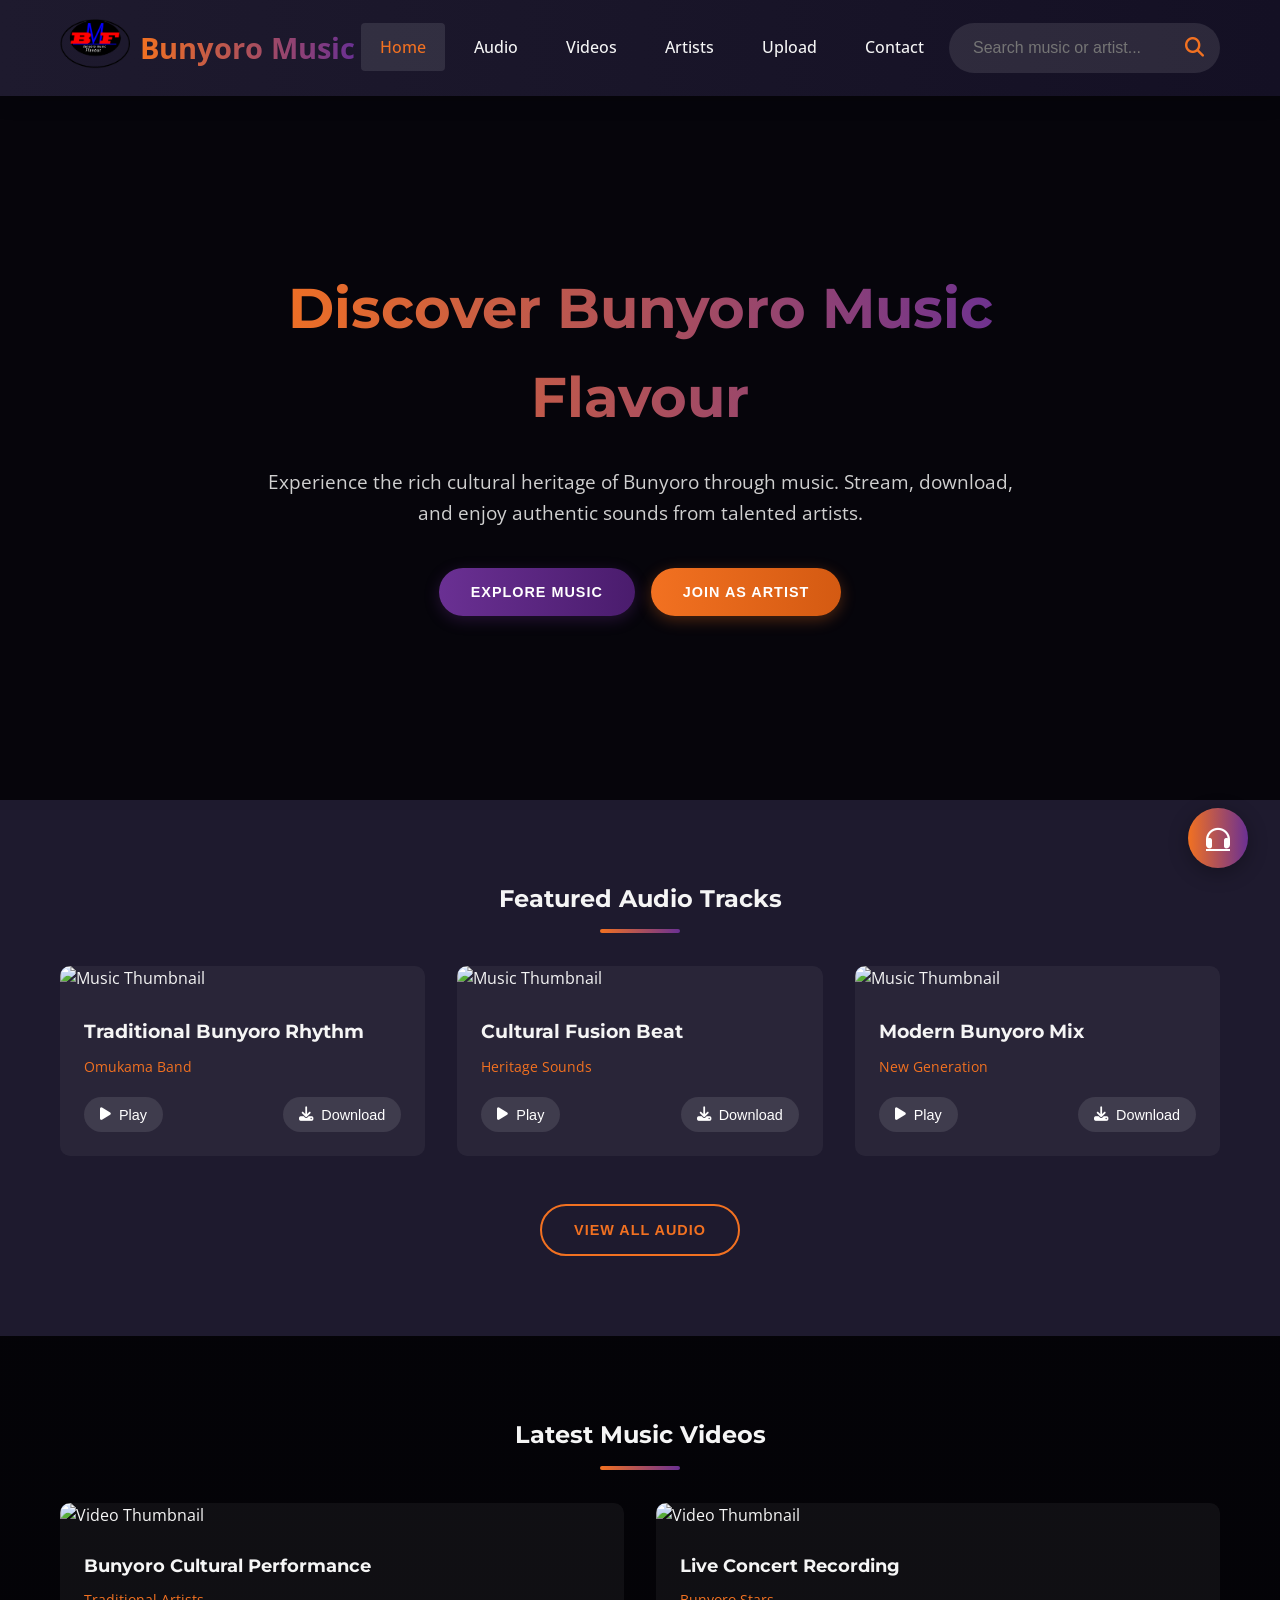
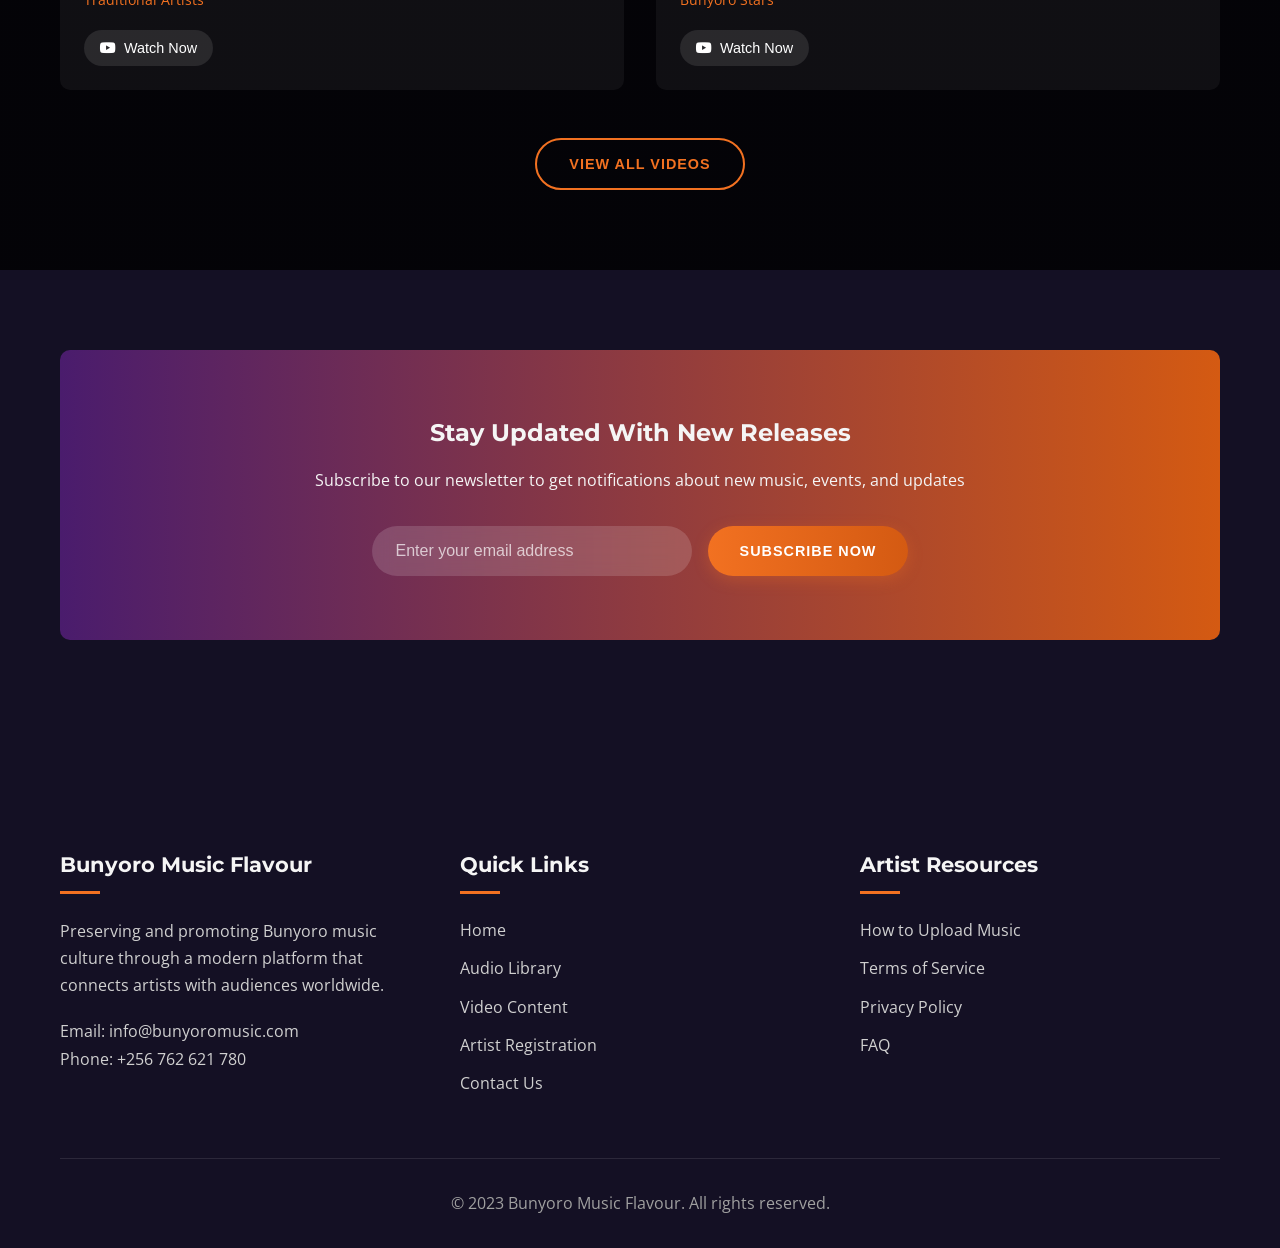
==== index.html @ b7ba831f "Add files via upload" ====
<!DOCTYPE html>
<html lang="en">
<head>
    <meta charset="UTF-8">
    <meta name="viewport" content="width=device-width, initial-scale=1.0">
    <title>Bunyoro Music Flavour | Premium Music Platform</title>
    <link rel="stylesheet" href="https://cdnjs.cloudflare.com/ajax/libs/font-awesome/6.4.0/css/all.min.css">
    <link href="https://fonts.googleapis.com/css2?family=Montserrat:wght@400;500;600;700&family=Open+Sans:wght@300;400;600&display=swap" rel="stylesheet">
    <!--favicon-->
    <link rel ="icon" type ="image/png" href ="bmf.png">
    <link rel ="shortcut icon" type ="image/png" href ="favicon.png">
    <style>
        :root {
            --primary: #6a3093;
            --primary-dark: #4a1c6d;
            --secondary: #f27121;
            --secondary-dark: #d45a12;
            --accent: #00b4db;
            --dark: #1e1a2e;
            --darker: #141024;
            --light: #f5f5f5;
            --lighter: #ffffff;
            --gray: #a0a0a0;
            --gray-light: #d0d0d0;
            --success: #38ef7d;
        }
        
        * {
            margin: 0;
            padding: 0;
            box-sizing: border-box;
        }
        
        body {
            background-color: var(--darker);
            color: var(--light);
            font-family: 'Open Sans', sans-serif;
            line-height: 1.6;
            overflow-x: hidden;
        }
        
        h1, h2, h3, h4, h5 {
            font-family: 'Montserrat', sans-serif;
            font-weight: 700;
            margin-bottom: 1rem;
        }
        
        .container {
            width: 100%;
            max-width: 1200px;
            margin: 0 auto;
            padding: 0 20px;
        }
        
        /* Header Styles */
        .header {
            background: linear-gradient(to right, var(--dark), var(--darker));
            padding: 1.2rem 0;
            position: fixed;
            width: 100%;
            top: 0;
            z-index: 1000;
            box-shadow: 0 4px 20px rgba(0, 0, 0, 0.2);
        }
        
        .header-content {
            display: flex;
            justify-content: space-between;
            align-items: center;
        }
        
        .logo {
            display: flex;
            align-items: center;
            cursor: pointer;
        }
        
        .logo-icon {
            margin-right: 10px;
        }

	.logo-icon img {
	    width: 70px;
            height: 50px;
}

        
        .logo-text {
            font-size: 1.8rem;
            font-weight: 700;
            background: linear-gradient(to right, var(--secondary), var(--primary));
            -webkit-background-clip: text;
            -webkit-text-fill-color: transparent;
        }
        
        .nav-menu {
            display: flex;
            list-style: none;
        }
        
        .nav-link {
            color: var(--light);
            text-decoration: none;
            padding: 0.8rem 1.2rem;
            margin: 0 0.3rem;
            border-radius: 4px;
            transition: all 0.3s ease;
            font-weight: 500;
            cursor: pointer;
        }
        
        .nav-link:hover, .nav-link.active {
            background: rgba(255, 255, 255, 0.1);
            color: var(--secondary);
        }
        
        .search-container {
            display: flex;
            align-items: center;
            background: rgba(255, 255, 255, 0.1);
            border-radius: 30px;
            padding: 0.5rem 1rem;
            transition: all 0.3s ease;
        }
        
        .search-container:focus-within {
            background: rgba(255, 255, 255, 0.15);
            box-shadow: 0 0 0 2px var(--secondary);
        }
        
        .search-container input {
            background: transparent;
            border: none;
            color: var(--light);
            padding: 0.5rem;
            width: 220px;
            outline: none;
            font-size: 1rem;
        }
        
        .search-btn {
            background: transparent;
            border: none;
            color: var(--secondary);
            cursor: pointer;
            font-size: 1.2rem;
        }
        
        /* Main Content Area */
        .main-content {
            margin-top: 80px;
            min-height: calc(100vh - 180px);
        }
        
        .page {
            display: none;
            animation: fadeIn 0.5s ease;
        }
        
        .page.active {
            display: block;
        }
        
        /* Hero Section */
        .hero {
            background: linear-gradient(rgba(0, 0, 0, 0.7), rgba(0, 0, 0, 0.7)), url('https://images.unsplash.com/photo-1511379938547-c1f69419868d?ixlib=rb-4.0.3&ixid=M3wxMjA3fDB8MHxwaG90by1wYWdlfHx8fGVufDB8fHx8fA%3D%3D&auto=format&fit=crop&w=1470&q=80') no-repeat center center/cover;
            height: 80vh;
            display: flex;
            align-items: center;
            text-align: center;
        }
        
        .hero-content {
            max-width: 800px;
            margin: 0 auto;
        }
        
        .hero-title {
            font-size: 3.5rem;
            margin-bottom: 1.5rem;
            background: linear-gradient(to right, var(--secondary), var(--primary));
            -webkit-background-clip: text;
            -webkit-text-fill-color: transparent;
        }
        
        .hero-description {
            font-size: 1.2rem;
            margin-bottom: 2.5rem;
            color: var(--gray-light);
        }
        
        /* Buttons */
        .btn {
            display: inline-block;
            padding: 1rem 2rem;
            border-radius: 50px;
            text-decoration: none;
            font-weight: 600;
            text-transform: uppercase;
            letter-spacing: 1px;
            transition: all 0.3s ease;
            border: none;
            cursor: pointer;
            font-size: 0.9rem;
        }
        
        .btn-primary {
            background: linear-gradient(to right, var(--primary), var(--primary-dark));
            color: white;
            box-shadow: 0 4px 15px rgba(106, 48, 147, 0.3);
        }
        
        .btn-primary:hover {
            transform: translateY(-3px);
            box-shadow: 0 8px 25px rgba(106, 48, 147, 0.4);
        }
        
        .btn-secondary {
            background: linear-gradient(to right, var(--secondary), var(--secondary-dark));
            color: white;
            box-shadow: 0 4px 15px rgba(242, 113, 33, 0.3);
        }
        
        .btn-secondary:hover {
            transform: translateY(-3px);
            box-shadow: 0 8px 25px rgba(242, 113, 33, 0.4);
        }
        
        .btn-outline {
            background: transparent;
            color: var(--secondary);
            border: 2px solid var(--secondary);
        }
        
        .btn-outline:hover {
            background: var(--secondary);
            color: white;
        }
        
        /* Section Styles */
        .section {
            padding: 5rem 0;
        }
        
        .section-title {
            text-align: center;
            margin-bottom: 3rem;
            position: relative;
        }
        
        .section-title:after {
            content: '';
            position: absolute;
            bottom: -15px;
            left: 50%;
            transform: translateX(-50%);
            width: 80px;
            height: 4px;
            background: linear-gradient(to right, var(--secondary), var(--primary));
            border-radius: 2px;
        }
        
        .section-dark {
            background: var(--dark);
        }
        
        .section-darker {
            background: var(--darker);
        }
        
        /* Music Grid */
        .music-grid {
            display: grid;
            grid-template-columns: repeat(auto-fill, minmax(280px, 1fr));
            gap: 2rem;
            margin-top: 2rem;
        }
        
        .music-card {
            background: rgba(255, 255, 255, 0.05);
            border-radius: 10px;
            overflow: hidden;
            transition: all 0.3s ease;
            position: relative;
        }
        
        .music-card:hover {
            transform: translateY(-10px);
            box-shadow: 0 15px 30px rgba(0, 0, 0, 0.3);
        }
        
        .music-thumb {
            width: 100%;
            height: 200px;
            object-fit: cover;
        }
        
        .music-info {
            padding: 1.5rem;
        }
        
        .music-title {
            font-size: 1.2rem;
            margin-bottom: 0.5rem;
            white-space: nowrap;
            overflow: hidden;
            text-overflow: ellipsis;
        }
        
        .music-artist {
            color: var(--secondary);
            margin-bottom: 1.2rem;
            font-size: 0.9rem;
        }
        
        .music-actions {
            display: flex;
            justify-content: space-between;
        }
        
        .action-btn {
            background: rgba(255, 255, 255, 0.1);
            border: none;
            color: white;
            padding: 0.6rem 1rem;
            border-radius: 50px;
            cursor: pointer;
            transition: all 0.3s ease;
            font-size: 0.9rem;
            display: flex;
            align-items: center;
            gap: 0.5rem;
        }
        
        .action-btn:hover {
            background: var(--secondary);
            transform: translateY(-2px);
        }
        
        /* Video Section */
        .video-section {
            background: linear-gradient(rgba(0, 0, 0, 0.8), rgba(0, 0, 0, 0.8)), url('https://images.unsplash.com/photo-1493225457124-a3eb161ffa5f?ixlib=rb-4.0.3&ixid=M3wxMjA3fDB8MHxwaG90by1wYWdlfHx8fGVufDB8fHx8fA%3D%3D&auto=format&fit=crop&w=1470&q=80') fixed;
            background-size: cover;
        }
        
        .video-container {
            display: grid;
            grid-template-columns: repeat(auto-fit, minmax(300px, 1fr));
            gap: 2rem;
        }
        
        .video-card {
            background: rgba(255, 255, 255, 0.05);
            border-radius: 10px;
            overflow: hidden;
            transition: all 0.3s ease;
        }
        
        .video-card:hover {
            transform: translateY(-5px);
            box-shadow: 0 10px 25px rgba(0, 0, 0, 0.3);
        }
        
        .video-thumb {
            width: 100%;
            height: 180px;
            object-fit: cover;
        }
        
        .video-info {
            padding: 1.5rem;
        }
        
        .video-title {
            font-size: 1.1rem;
            margin-bottom: 0.5rem;
        }
        
        .video-artist {
            color: var(--secondary);
            margin-bottom: 1.2rem;
            font-size: 0.9rem;
        }
        
        /* Artist Section */
        .artist-options {
            display: grid;
            grid-template-columns: repeat(auto-fit, minmax(300px, 1fr));
            gap: 2rem;
            margin-top: 2rem;
        }
        
        .artist-option {
            background: rgba(255, 255, 255, 0.05);
            padding: 2.5rem 2rem;
            border-radius: 10px;
            text-align: center;
            transition: all 0.3s ease;
        }
        
        .artist-option:hover {
            transform: translateY(-5px);
            box-shadow: 0 15px 30px rgba(0, 0, 0, 0.2);
        }
        
        .artist-option h3 {
            font-size: 1.5rem;
            margin-bottom: 1rem;
        }
        
        .artist-option p {
            color: var(--gray-light);
            margin-bottom: 1.5rem;
            line-height: 1.7;
        }
        
        /* Forms */
        .form-container {
            max-width: 600px;
            margin: 0 auto;
            background: rgba(255, 255, 255, 0.05);
            padding: 2.5rem;
            border-radius: 10px;
        }
        
        .form-group {
            margin-bottom: 1.5rem;
        }
        
        .form-group label {
            display: block;
            margin-bottom: 0.5rem;
            color: var(--gray-light);
            font-weight: 500;
        }
        
        .form-control {
            width: 100%;
            padding: 1rem;
            border: 1px solid rgba(255, 255, 255, 0.1);
            border-radius: 5px;
            background: rgba(255, 255, 255, 0.05);
            color: var(--light);
            font-size: 1rem;
            transition: all 0.3s ease;
        }
        
        .form-control:focus {
            outline: none;
            border-color: var(--secondary);
            box-shadow: 0 0 0 2px rgba(242, 113, 33, 0.2);
        }
        
        /* Subscription Section */
        .subscribe-section {
            text-align: center;
            background: linear-gradient(to right, var(--primary-dark), var(--secondary-dark));
            padding: 4rem 0;
            border-radius: 10px;
        }
        
        .subscribe-form {
            display: flex;
            justify-content: center;
            margin-top: 2rem;
            flex-wrap: wrap;
            gap: 1rem;
        }
        
        .subscribe-input {
            padding: 1rem 1.5rem;
            border: none;
            border-radius: 50px;
            background: rgba(255, 255, 255, 0.15);
            color: white;
            font-size: 1rem;
            outline: none;
            width: 320px;
            backdrop-filter: blur(10px);
        }
        
        .subscribe-input::placeholder {
            color: rgba(255, 255, 255, 0.7);
        }
        
        .subscribe-input:focus {
            background: rgba(255, 255, 255, 0.2);
            box-shadow: 0 0 0 2px white;
        }
        
        /* Social Media */
        .social-links {
            display: flex;
            justify-content: center;
            gap: 1.5rem;
            margin-top: 2rem;
        }
        
        .social-link {
            display: flex;
            align-items: center;
            justify-content: center;
            width: 50px;
            height: 50px;
            border-radius: 50%;
            background: var(--dark);
            color: white;
            font-size: 1.2rem;
            transition: all 0.3s ease;
        }
        
        .social-link:hover {
            transform: translateY(-5px);
            background: var(--secondary);
        }
        
        /* Ads Section */
        .ads-container {
            display: grid;
            grid-template-columns: repeat(auto-fit, minmax(250px, 1fr));
            gap: 1.5rem;
            margin-top: 2rem;
        }
        
        .ad-placeholder {
            background: rgba(255, 255, 255, 0.05);
            height: 200px;
            border-radius: 10px;
            display: flex;
            align-items: center;
            justify-content: center;
            color: var(--gray);
            font-size: 1.1rem;
            transition: all 0.3s ease;
        }
        
        .ad-placeholder:hover {
            background: rgba(255, 255, 255, 0.08);
            color: var(--secondary);
        }
        
        /* Footer */
        .footer {
            background: var(--darker);
            padding: 4rem 0 2rem;
            margin-top: 4rem;
        }
        
        .footer-content {
            display: grid;
            grid-template-columns: repeat(auto-fit, minmax(250px, 1fr));
            gap: 2.5rem;
        }
        
        .footer-section h3 {
            font-size: 1.3rem;
            margin-bottom: 1.5rem;
            position: relative;
            padding-bottom: 0.8rem;
        }
        
        .footer-section h3:after {
            content: '';
            position: absolute;
            bottom: 0;
            left: 0;
            width: 40px;
            height: 3px;
            background: var(--secondary);
        }
        
        .footer-section p {
            color: var(--gray-light);
            margin-bottom: 1.2rem;
            line-height: 1.7;
        }
        
        .footer-section a {
            display: block;
            color: var(--gray-light);
            margin-bottom: 0.8rem;
            text-decoration: none;
            transition: all 0.3s ease;
        }
        
        .footer-section a:hover {
            color: var(--secondary);
            transform: translateX(5px);
        }
        
        .footer-bottom {
            text-align: center;
            margin-top: 3rem;
            padding-top: 2rem;
            border-top: 1px solid rgba(255, 255, 255, 0.1);
            color: var(--gray);
        }
        
        /* Floating Button */
        .float-btn {
            position: fixed;
            bottom: 2rem;
            right: 2rem;
            width: 60px;
            height: 60px;
            background: linear-gradient(to right, var(--secondary), var(--primary));
            color: white;
            border-radius: 50%;
            display: flex;
            align-items: center;
            justify-content: center;
            font-size: 1.5rem;
            box-shadow: 0 5px 20px rgba(0, 0, 0, 0.3);
            z-index: 100;
            transition: all 0.3s ease;
            animation: pulse 2s infinite;
        }
        
        .float-btn:hover {
            transform: scale(1.1) rotate(10deg);
        }
        
        @keyframes pulse {
            0% { box-shadow: 0 0 0 0 rgba(242, 113, 33, 0.7); }
            70% { box-shadow: 0 0 0 12px rgba(242, 113, 33, 0); }
            100% { box-shadow: 0 0 0 0 rgba(242, 113, 33, 0); }
        }
        
        /* Animations */
        @keyframes fadeIn {
            from { opacity: 0; transform: translateY(20px); }
            to { opacity: 1; transform: translateY(0); }
        }
        
        /* Wave Decoration */
        .wave {
            position: absolute;
            bottom: 0;
            left: 0;
            width: 100%;
            overflow: hidden;
            line-height: 0;
        }
        
        /* Responsive Design */
        @media (max-width: 992px) {
            .hero-title {
                font-size: 2.8rem;
            }
            
            .search-container input {
                width: 180px;
            }
        }
        
        @media (max-width: 768px) {
            .header-content {
                flex-direction: column;
                gap: 1rem;
            }
            
            .nav-menu {
                margin-top: 1rem;
                flex-wrap: wrap;
                justify-content: center;
            }
            
            .search-container {
                width: 100%;
                max-width: 400px;
                margin-top: 1rem;
            }
            
            .search-container input {
                width: 100%;
            }
            
            .hero-title {
                font-size: 2.3rem;
            }
            
            .hero-description {
                font-size: 1rem;
            }
            
            .music-grid, .video-container, .artist-options {
                grid-template-columns: 1fr;
            }
            
            .subscribe-input {
                width: 100%;
            }
        }
    </style>
</head>
<body>
    <!-- Header -->
    <header class="header">
        <div class="container header-content">
            <div class="logo" onclick="showPage('home')">
                <div class="logo-icon"><img src ="bmf.png"></div>
                <div class="logo-text">Bunyoro Music</div>
            </div>
            
            <ul class="nav-menu">
                <li><a class="nav-link active" onclick="showPage('home')">Home</a></li>
                <li><a class="nav-link" onclick="showPage('audio')">Audio</a></li>
                <li><a class="nav-link" onclick="showPage('videos')">Videos</a></li>
                <li><a class="nav-link" onclick="showPage('artists')">Artists</a></li>
                <li><a class="nav-link" onclick="showPage('upload')">Upload</a></li>
                <li><a class="nav-link" onclick="showPage('contact')">Contact</a></li>
            </ul>
            
            <div class="search-container">
                <input type="text" placeholder="Search music or artist...">
                <button class="search-btn">
                    <i class="fas fa-search"></i>
                </button>
            </div>
        </div>
    </header>
    
    <!-- Main Content Area -->
    <div class="main-content">
        <!-- Home Page -->
        <div id="home-page" class="page active">
            <!-- Hero Section -->
            <section class="hero">
                <div class="container hero-content">
                    <h1 class="hero-title">Discover Bunyoro Music Flavour</h1>
                    <p class="hero-description">Experience the rich cultural heritage of Bunyoro through music. Stream, download, and enjoy authentic sounds from talented artists.</p>
                    <div style="display: flex; gap: 1rem; justify-content: center; flex-wrap: wrap;">
                        <button class="btn btn-primary" onclick="showPage('audio')">Explore Music</button>
                        <button class="btn btn-secondary" onclick="showPage('artists')">Join as Artist</button>
                    </div>
                </div>
            </section>
            
            <!-- Featured Audio -->
            <section class="section section-dark">
                <div class="container">
                    <h2 class="section-title">Featured Audio Tracks</h2>
                    <div class="music-grid">
                        <div class="music-card">
                            <img src="https://images.unsplash.com/photo-1511671782779-c97d3d27a1d4?ixlib=rb-4.0.3&ixid=M3wxMjA3fDB8MHxwaG90by1wYWdlfHx8fGVufDB8fHx8fA%3D%3D&auto=format&fit=crop&w=687&q=80" class="music-thumb" alt="Music Thumbnail">
                            <div class="music-info">
                                <h3 class="music-title">Traditional Bunyoro Rhythm</h3>
                                <p class="music-artist">Omukama Band</p>
                                <div class="music-actions">
                                    <button class="action-btn"><i class="fas fa-play"></i> Play</button>
                                    <button class="action-btn"><i class="fas fa-download"></i> Download</button>
                                </div>
                            </div>
                        </div>
                        
                        <div class="music-card">
                            <img src="https://images.unsplash.com/photo-1493225457124-a3eb161ffa5f?ixlib=rb-4.0.3&ixid=M3wxMjA3fDB8MHxwaG90by1wYWdlfHx8fGVufDB8fHx8fA%3D%3D&auto=format&fit=crop&w=1470&q=80" class="music-thumb" alt="Music Thumbnail">
                            <div class="music-info">
                                <h3 class="music-title">Cultural Fusion Beat</h3>
                                <p class="music-artist">Heritage Sounds</p>
                                <div class="music-actions">
                                    <button class="action-btn"><i class="fas fa-play"></i> Play</button>
                                    <button class="action-btn"><i class="fas fa-download"></i> Download</button>
                                </div>
                            </div>
                        </div>
                        
                        <div class="music-card">
                            <img src="https://images.unsplash.com/photo-1511379938547-c1f69419868d?ixlib=rb-4.0.3&ixid=M3wxMjA3fDB8MHxwaG90by1wYWdlfHx8fGVufDB8fHx8fA%3D%3D&auto=format&fit=crop&w=1470&q=80" class="music-thumb" alt="Music Thumbnail">
                            <div class="music-info">
                                <h3 class="music-title">Modern Bunyoro Mix</h3>
                                <p class="music-artist">New Generation</p>
                                <div class="music-actions">
                                    <button class="action-btn"><i class="fas fa-play"></i> Play</button>
                                    <button class="action-btn"><i class="fas fa-download"></i> Download</button>
                                </div>
                            </div>
                        </div>
                    </div>
                    <div style="text-align: center; margin-top: 3rem;">
                        <button class="btn btn-outline" onclick="showPage('audio')">View All Audio</button>
                    </div>
                </div>
            </section>
            
            <!-- Featured Videos -->
            <section class="section video-section">
                <div class="container">
                    <h2 class="section-title">Latest Music Videos</h2>
                    <div class="video-container">
                        <div class="video-card">
                            <img src="https://images.unsplash.com/photo-1550745165-9bc0b252726f?ixlib=rb-4.0.3&ixid=M3wxMjA3fDB8MHxwaG90by1wYWdlfHx8fGVufDB8fHx8fA%3D%3D&auto=format&fit=crop&w=687&q=80" class="video-thumb" alt="Video Thumbnail">
                            <div class="video-info">
                                <h3 class="video-title">Bunyoro Cultural Performance</h3>
                                <p class="video-artist">Traditional Artists</p>
                                <button class="action-btn"><i class="fab fa-youtube"></i> Watch Now</button>
                            </div>
                        </div>
                        
                        <div class="video-card">
                            <img src="https://images.unsplash.com/photo-1470225620780-dba8ba36b745?ixlib=rb-4.0.3&ixid=M3wxMjA3fDB8MHxwaG90by1wYWdlfHx8fGVufDB8fHx8fA%3D%3D&auto=format&fit=crop&w=1470&q=80" class="video-thumb" alt="Video Thumbnail">
                            <div class="video-info">
                                <h3 class="video-title">Live Concert Recording</h3>
                                <p class="video-artist">Bunyoro Stars</p>
                                <button class="action-btn"><i class="fab fa-youtube"></i> Watch Now</button>
                            </div>
                        </div>
                    </div>
                    <div style="text-align: center; margin-top: 3rem;">
                        <button class="btn btn-outline" onclick="showPage('videos')">View All Videos</button>
                    </div>
                </div>
            </section>
            
            <!-- Subscription Section -->
            <section class="section">
                <div class="container">
                    <div class="subscribe-section">
                        <h2>Stay Updated With New Releases</h2>
                        <p>Subscribe to our newsletter to get notifications about new music, events, and updates</p>
                        <div class="subscribe-form">
                            <input type="email" class="subscribe-input" placeholder="Enter your email address">
                            <button class="btn btn-secondary">Subscribe Now</button>
                        </div>
                    </div>
                </div>
            </section>
        </div>
        
        <!-- Audio Page -->
        <div id="audio-page" class="page">
            <section class="section section-dark" style="padding-top: 2rem;">
                <div class="container">
                    <h2 class="section-title">Audio Library</h2>
                    <p style="text-align: center; margin-bottom: 2rem; color: var(--gray-light);">Discover and download the best of Bunyoro music</p>
                    
                    <div class="search-container" style="max-width: 500px; margin: 0 auto 3rem;">
                        <input type="text" placeholder="Search audio tracks...">
                        <button class="search-btn">
                            <i class="fas fa-search"></i>
                        </button>
                    </div>
                    
                    <div class="music-grid">
                        <div class="music-card">
                            <img src="https://images.unsplash.com/photo-1511671782779-c97d3d27a1d4?ixlib=rb-4.0.3&ixid=M3wxMjA3fDB8MHxwaG90by1wYWdlfHx8fGVufDB8fHx8fA%3D%3D&auto=format&fit=crop&w=687&q=80" class="music-thumb" alt="Music Thumbnail">
                            <div class="music-info">
                                <h3 class="music-title">Traditional Bunyoro Rhythm</h3>
                                <p class="music-artist">Omukama Band</p>
                                <div class="music-actions">
                                    <button class="action-btn"><i class="fas fa-play"></i> Play</button>
                                    <button class="action-btn"><i class="fas fa-download"></i> Download</button>
                                </div>
                            </div>
                        </div>
                        
                        <div class="music-card">
                            <img src="https://images.unsplash.com/photo-1493225457124-a3eb161ffa5f?ixlib=rb-4.0.3&ixid=M3wxMjA3fDB8MHxwaG90by1wYWdlfHx8fGVufDB8fHx8fA%3D%3D&auto=format&fit=crop&w=1470&q=80" class="music-thumb" alt="Music Thumbnail">
                            <div class="music-info">
                                <h3 class="music-title">Cultural Fusion Beat</h3>
                                <p class="music-artist">Heritage Sounds</p>
                                <div class="music-actions">
                                    <button class="action-btn"><i class="fas fa-play"></i> Play</button>
                                    <button class="action-btn"><i class="fas fa-download"></i> Download</button>
                                </div>
                            </div>
                        </div>
                        
                        <div class="music-card">
                            <img src="https://images.unsplash.com/photo-1511379938547-c1f69419868d?ixlib=rb-4.0.3&ixid=M3wxMjA3fDB8MHxwaG90by1wYWdlfHx8fGVufDB8fHx8fA%3D%3D&auto=format&fit=crop&w=1470&q=80" class="music-thumb" alt="Music Thumbnail">
                            <div class="music-info">
                                <h3 class="music-title">Modern Bunyoro Mix</h3>
                                <p class="music-artist">New Generation</p>
                                <div class="music-actions">
                                    <button class="action-btn"><i class="fas fa-play"></i> Play</button>
                                    <button class="action-btn"><i class="fas fa-download"></i> Download</button>
                                </div>
                            </div>
                        </div>
                        
                        <div class="music-card">
                            <img src="https://images.unsplash.com/photo-1458560871784-56d23406c091?ixlib=rb-4.0.3&ixid=M3wxMjA3fDB8MHxwaG90by1wYWdlfHx8fGVufDB8fHx8fA%3D%3D&auto=format&fit=crop&w=1074&q=80" class="music-thumb" alt="Music Thumbnail">
                            <div class="music-info">
                                <h3 class="music-title">Bunyoro Heritage Melody</h3>
                                <p class="music-artist">Cultural Voices</p>
                                <div class="music-actions">
                                    <button class="action-btn"><i class="fas fa-play"></i> Play</button>
                                    <button class="action-btn"><i class="fas fa-download"></i> Download</button>
                                </div>
                            </div>
                        </div>
                        
                        <div class="music-card">
                            <img src="https://images.unsplash.com/photo-1508700115892-45ecd05ae2ad?ixlib=rb-4.0.3&ixid=M3wxMjA3fDB8MHxwaG90by1wYWdlfHx8fGVufDB8fHx8fA%3D%3D&auto=format&fit=crop&w=1169&q=80" class="music-thumb" alt="Music Thumbnail">
                            <div class="music-info">
                                <h3 class="music-title">Traditional Drums</h3>
                                <p class="music-artist">Drum Masters</p>
                                <div class="music-actions">
                                    <button class="action-btn"><i class="fas fa-play"></i> Play</button>
                                    <button class="action-btn"><i class="fas fa-download"></i> Download</button>
                                </div>
                            </div>
                        </div>
                        
                        <div class="music-card">
                            <img src="https://images.unsplash.com/photo-1470225620780-dba8ba36b745?ixlib=rb-4.0.3&ixid=M3wxMjA3fDB8MHxwaG90by1wYWdlfHx8fGVufDB8fHx8fA%3D%3D&auto=format&fit=crop&w=1470&q=80" class="music-thumb" alt="Music Thumbnail">
                            <div class="music-info">
                                <h3 class="music-title">Festival Sounds</h3>
                                <p class="music-artist">Community Artists</p>
                                <div class="music-actions">
                                    <button class="action-btn"><i class="fas fa-play"></i> Play</button>
                                    <button class="action-btn"><i class="fas fa-download"></i> Download</button>
                                </div>
                            </div>
                        </div>
                    </div>
                    
                    <div style="text-align: center; margin-top: 3rem;">
                        <button class="btn btn-primary">Load More</button>
                    </div>
                </div>
            </section>
        </div>
        
        <!-- Videos Page -->
        <div id="videos-page" class="page">
            <section class="section video-section" style="padding-top: 2rem;">
                <div class="container">
                    <h2 class="section-title">Video Collection</h2>
                    <p style="text-align: center; margin-bottom: 2rem; color: var(--gray-light);">Watch the latest music videos from Bunyoro artists</p>
                    
                    <div class="video-container">
                        <div class="video-card">
                            <img src="https://images.unsplash.com/photo-1550745165-9bc0b252726f?ixlib=rb-4.0.3&ixid=M3wxMjA3fDB8MHxwaG90by1wYWdlfHx8fGVufDB8fHx8fA%3D%3D&auto=format&fit=crop&w=687&q=80" class="video-thumb" alt="Video Thumbnail">
                            <div class="video-info">
                                <h3 class="video-title">Bunyoro Cultural Performance</h3>
                                <p class="video-artist">Traditional Artists</p>
                                <button class="action-btn"><i class="fab fa-youtube"></i> Watch Now</button>
                            </div>
                        </div>
                        
                        <div class="video-card">
                            <img src="https://images.unsplash.com/photo-1470225620780-dba8ba36b745?ixlib=rb-4.0.3&ixid=M3wxMjA3fDB8MHxwaG90by1wYWdlfHx8fGVufDB8fHx8fA%3D%3D&auto=format&fit=crop&w=1470&q=80" class="video-thumb" alt="Video Thumbnail">
                            <div class="video-info">
                                <h3 class="video-title">Live Concert Recording</h3>
                                <p class="video-artist">Bunyoro Stars</p>
                                <button class="action-btn"><i class="fab fa-youtube"></i> Watch Now</button>
                            </div>
                        </div>
                        
                        <div class="video-card">
                            <img src="https://images.unsplash.com/photo-1506157786151-b8491531f063?ixlib=rb-4.0.3&ixid=M3wxMjA3fDB8MHxwaG90by1wYWdlfHx8fGVufDB8fHx8fA%3D%3D&auto=format&fit=crop&w=1470&q=80" class="video-thumb" alt="Video Thumbnail">
                            <div class="video-info">
                                <h3 class="video-title">Music Video Premiere</h3>
                                <p class="video-artist">Modern Bunyoro</p>
                                <button class="action-btn"><i class="fab fa-youtube"></i> Watch Now</button>
                            </div>
                        </div>
                        
                        <div class="video-card">
                            <img src="https://images.unsplash.com/photo-1470229722913-7c0e2dbbafd3?ixlib=rb-4.0.3&ixid=M3wxMjA3fDB8MHxwaG90by1wYWdlfHx8fGVufDB8fHx8fA%3D%3D&auto=format&fit=crop&w=1470&q=80" class="video-thumb" alt="Video Thumbnail">
                            <div class="video-info">
                                <h3 class="video-title">Cultural Dance</h3>
                                <p class="video-artist">Dance Group</p>
                                <button class="action-btn"><i class="fab fa-youtube"></i> Watch Now</button>
                            </div>
                        </div>
                        
                        <div class="video-card">
                            <img src="https://images.unsplash.com/photo-1493225457124-a3eb161ffa5f?ixlib=rb-4.0.3&ixid=M3wxMjA3fDB8MHxwaG90by1wYWdlfHx8fGVufDB8fHx8fA%3D%3D&auto=format&fit=crop&w=1470&q=80" class="video-thumb" alt="Video Thumbnail">
                            <div class="video-info">
                                <h3 class="video-title">Traditional Instruments</h3>
                                <p class="video-artist">Master Musicians</p>
                                <button class="action-btn"><i class="fab fa-youtube"></i> Watch Now</button>
                            </div>
                        </div>
                        
                        <div class="video-card">
                            <img src="https://images.unsplash.com/photo-1511379938547-c1f69419868d?ixlib=rb-4.0.3&ixid=M3wxMjA3fDB8MHxwaG90by1wYWdlfHx8fGVufDB8fHx8fA%3D%3D&auto=format&fit=crop&w=1470&q=80" class="video-thumb" alt="Video Thumbnail">
                            <div class="video-info">
                                <h3 class="video-title">Studio Session</h3>
                                <p class="video-artist">Recording Artists</p>
                                <button class="action-btn"><i class="fab fa-youtube"></i> Watch Now</button>
                            </div>
                        </div>
                    </div>
                    
                    <div style="text-align: center; margin-top: 3rem;">
                        <button class="btn btn-primary">Load More</button>
                    </div>
                </div>
            </section>
        </div>
        
        <!-- Artists Page -->
        <div id="artists-page" class="page">
            <section class="section section-darker" style="padding-top: 2rem;">
                <div class="container">
                    <h2 class="section-title">For Artists</h2>
                    <p style="text-align: center; margin-bottom: 2rem; color: var(--gray-light);">Share your music with the world and grow your audience</p>
                    
                    <div class="artist-options">
                        <div class="artist-option">
                            <h3>Create Artist Account</h3>
                            <p>Register as an artist to upload your music, reach a wider audience, and grow your fanbase in the Bunyoro community.</p>
                            <button class="btn btn-primary" onclick="showPage('register')">Sign Up Now</button>
                        </div>
                        
                        <div class="artist-option">
                            <h3>Already Have Account?</h3>
                            <p>Login to manage your music, track performance, and upload new songs for your fans to enjoy.</p>
                            <button class="btn btn-secondary" onclick="showPage('login')">Artist Login</button>
                        </div>
                    </div>
                    
                    <div style="margin-top: 5rem;">
                        <h2 class="section-title">Featured Artists</h2>
                        <div class="music-grid">
                            <div class="music-card">
                                <img src="https://images.unsplash.com/photo-1494790108377-be9c29b29330?ixlib=rb-4.0.3&ixid=M3wxMjA3fDB8MHxwaG90by1wYWdlfHx8fGVufDB8fHx8fA%3D%3D&auto=format&fit=crop&w=687&q=80" class="music-thumb" alt="Artist">
                                <div class="music-info">
                                    <h3 class="music-title">Sarah Kemigisa</h3>
                                    <p class="music-artist">12 Songs</p>
                                    <div class="music-actions">
                                        <button class="action-btn"><i class="fas fa-user"></i> Profile</button>
                                        <button class="action-btn"><i class="fas fa-music"></i> Songs</button>
                                    </div>
                                </div>
                            </div>
                            
                            <div class="music-card">
                                <img src="https://images.unsplash.com/photo-1507003211169-0a1dd7228f2d?ixlib=rb-4.0.3&ixid=M3wxMjA3fDB8MHxwaG90by1wYWdlfHx8fGVufDB8fHx8fA%3D%3D&auto=format&fit=crop&w=687&q=80" class="music-thumb" alt="Artist">
                                <div class="music-info">
                                    <h3 class="music-title">John Mugisha</h3>
                                    <p class="music-artist">8 Songs</p>
                                    <div class="music-actions">
                                        <button class="action-btn"><i class="fas fa-user"></i> Profile</button>
                                        <button class="action-btn"><i class="fas fa-music"></i> Songs</button>
                                    </div>
                                </div>
                            </div>
                            
                            <div class="music-card">
                                <img src="https://images.unsplash.com/photo-1488426862026-3ee34a7d66df?ixlib=rb-4.0.3&ixid=M3wxMjA3fDB8MHxwaG90by1wYWdlfHx8fGVufDB8fHx8fA%3D%3D&auto=format&fit=crop&w=687&q=80" class="music-thumb" alt="Artist">
                                <div class="music-info">
                                    <h3 class="music-title">Mary Atim</h3>
                                    <p class="music-artist">15 Songs</p>
                                    <div class="music-actions">
                                        <button class="action-btn"><i class="fas fa-user"></i> Profile</button>
                                        <button class="action-btn"><i class="fas fa-music"></i> Songs</button>
                                    </div>
                                </div>
                            </div>
                        </div>
                    </div>
                </div>
            </section>
        </div>
        
        <!-- Upload Page -->
        <div id="upload-page" class="page">
            <section class="section section-dark" style="padding-top: 2rem;">
                <div class="container">
                    <h2 class="section-title">Upload Music</h2>
                    <p style="text-align: center; margin-bottom: 2rem; color: var(--gray-light);">Share your music with the Bunyoro community</p>
                    
                    <div class="form-container">
                        <form id="upload-form">
                            <div class="form-group">
                                <label for="songTitle">Song Title</label>
                                <input type="text" id="songTitle" class="form-control" placeholder="Enter song title" required>
                            </div>
                            
                            <div class="form-group">
                                <label for="artistName">Artist Name</label>
                                <input type="text" id="artistName" class="form-control" placeholder="Enter artist name" required>
                            </div>
                            
                            <div class="form-group">
                                <label for="songThumbnail">Thumbnail Image</label>
                                <input type="file" id="songThumbnail" class="form-control" accept="image/*" required>
                            </div>
                            
                            <div class="form-group">
                                <label for="audioFile">Audio File (MP3, WAV)</label>
                                <input type="file" id="audioFile" class="form-control" accept="audio/*" required>
                            </div>
                            
                            <div class="form-group">
                                <label for="videoFile">Video File (Will be uploaded to YouTube)</label>
                                <input type="file" id="videoFile" class="form-control" accept="video/*">
                            </div>
                            
                            <div class="form-group">
                                <label for="songDescription">Description (Optional)</label>
                                <textarea id="songDescription" class="form-control" rows="4" placeholder="Describe your song"></textarea>
                            </div>
                            
                            <button type="submit" class="btn btn-primary" style="width: 100%;">Upload Music</button>
                        </form>
                    </div>
                    
                    <div style="margin-top: 3rem; background: rgba(255, 255, 255, 0.05); padding: 2rem; border-radius: 10px;">
                        <h3 style="text-align: center; margin-bottom: 1rem;">Upload Policy</h3>
                        <ul style="color: var(--gray-light); line-height: 1.8;">
                            <li>All artists can upload music completely free of charge</li>
                            <li>We support all Bunyoro artists in sharing their cultural heritage</li>
                            <li>Videos are automatically uploaded to our YouTube channel</li>
                            <li>We promote your music across our platform and social media</li>
                            <li>You maintain full rights to your creative work</li>
                        </ul>
                    </div>
                </div>
            </section>
        </div>
        
        <!-- Contact Page -->
        <div id="contact-page" class="page">
            <section class="section section-darker" style="padding-top: 2rem;">
                <div class="container">
                    <h2 class="section-title">Contact Us</h2>
                    <p style="text-align: center; margin-bottom: 2rem; color: var(--gray-light);">Get in touch with us for any inquiries</p>
                    
                    <div class="form-container">
                        <form id="contact-form">
                            <div class="form-group">
                                <label for="contactName">Your Name</label>
                                <input type="text" id="contactName" class="form-control" placeholder="Enter your name" required>
                            </div>
                            
                            <div class="form-group">
                                <label for="contactEmail">Your Email</label>
                                <input type="email" id="contactEmail" class="form-control" placeholder="Enter your email" required>
                            </div>
                            
                            <div class="form-group">
                                <label for="contactSubject">Subject</label>
                                <input type="text" id="contactSubject" class="form-control" placeholder="Enter subject" required>
                            </div>
                            
                            <div class="form-group">
                                <label for="contactMessage">Message</label>
                                <textarea id="contactMessage" class="form-control" rows="5" placeholder="Enter your message" required></textarea>
                            </div>
                            
                            <button type="submit" class="btn btn-primary" style="width: 100%;">Send Message</button>
                        </form>
                    </div>
                    
                    <div style="margin-top: 4rem;">
                        <h3 style="text-align: center; margin-bottom: 1.5rem;">Other Ways to Reach Us</h3>
                        <div style="display: grid; grid-template-columns: repeat(auto-fit, minmax(250px, 1fr)); gap: 2rem;">
                            <div style="text-align: center; padding: 1.5rem; background: rgba(255, 255, 255, 0.05); border-radius: 10px;">
                                <div style="font-size: 2.5rem; color: var(--secondary); margin-bottom: 1rem;">
                                    <i class="fas fa-envelope"></i>
                                </div>
                                <h4>Email</h4>
                                <p style="color: var(--gray-light);">info@bunyoromusic.com</p>
                            </div>
                            
                            <div style="text-align: center; padding: 1.5rem; background: rgba(255, 255, 255, 0.05); border-radius: 10px;">
                                <div style="font-size: 2.5rem; color: var(--secondary); margin-bottom: 1rem;">
                                    <i class="fas fa-phone"></i>
                                </div>
                                <h4>Phone</h4>
                                <p style="color: var(--gray-light);">+256 762 621 780</p>
                            </div>
                            
                            <div style="text-align: center; padding: 1.5rem; background: rgba(255, 255, 255, 0.05); border-radius: 10px;">
                                <div style="font-size: 2.5rem; color: var(--secondary); margin-bottom: 1rem;">
                                    <i class="fas fa-map-marker-alt"></i>
                                </div>
                                <h4>Address</h4>
                                <p style="color: var(--gray-light);">Kampala, Uganda</p>
                            </div>
                        </div>
                    </div>
                </div>
            </section>
        </div>
        
        <!-- Login Page -->
        <div id="login-page" class="page">
            <section class="section section-dark" style="padding-top: 2rem;">
                <div class="container">
                    <h2 class="section-title">Artist Login</h2>
                    <p style="text-align: center; margin-bottom: 2rem; color: var(--gray-light);">Access your artist account to manage your music</p>
                    
                    <div class="form-container">
                        <form id="login-form">
                            <div class="form-group">
                                <label for="loginEmail">Email Address</label>
                                <input type="email" id="loginEmail" class="form-control" placeholder="Enter your email" required>
                            </div>
                            
                            <div class="form-group">
                                <label for="loginPassword">Password</label>
                                <input type="password" id="loginPassword" class="form-control" placeholder="Enter your password" required>
                            </div>
                            
                            <button type="submit" class="btn btn-primary" style="width: 100%;">Login</button>
                            
                            <p style="text-align: center; margin-top: 1.5rem; color: var(--gray-light);">
                                Don't have an account? <a href="javascript:void(0);" onclick="showPage('register')" style="color: var(--secondary); text-decoration: none;">Register here</a>
                            </p>
                        </form>
                    </div>
                </div>
            </section>
        </div>
        
        <!-- Register Page -->
        <div id="register-page" class="page">
            <section class="section section-dark" style="padding-top: 2rem;">
                <div class="container">
                    <h2 class="section-title">Artist Registration</h2>
                    <p style="text-align: center; margin-bottom: 2rem; color: var(--gray-light);">Create your artist account to start uploading music</p>
                    
                    <div class="form-container">
                        <form id="register-form">
                            <div class="form-group">
                                <label for="regName">Full Name</label>
                                <input type="text" id="regName" class="form-control" placeholder="Enter your full name" required>
                            </div>
                            
                            <div class="form-group">
                                <label for="regEmail">Email Address</label>
                                <input type="email" id="regEmail" class="form-control" placeholder="Enter your email" required>
                            </div>
                            
                            <div class="form-group">
                                <label for="regLocation">Location</label>
                                <input type="text" id="regLocation" class="form-control" placeholder="Enter your location" required>
                            </div>
                            
                            <div class="form-group">
                                <label for="regPhone">Phone Number</label>
                                <input type="tel" id="regPhone" class="form-control" placeholder="Enter your phone number" required>
                            </div>
                            
                            <div class="form-group">
                                <label for="regPassword">Password</label>
                                <input type="password" id="regPassword" class="form-control" placeholder="Create a password" required>
                            </div>
                            
                            <div class="form-group">
                                <label for="regConfirmPassword">Confirm Password</label>
                                <input type="password" id="regConfirmPassword" class="form-control" placeholder="Confirm your password" required>
                            </div>
                            
                            <button type="submit" class="btn btn-primary" style="width: 100%;">Register</button>
                            
                            <p style="text-align: center; margin-top: 1.5rem; color: var(--gray-light);">
                                Already have an account? <a href="javascript:void(0);" onclick="showPage('login')" style="color: var(--secondary); text-decoration: none;">Login here</a>
                            </p>
                        </form>
                    </div>
                </div>
            </section>
        </div>
    </div>
    
    <!-- Footer -->
    <footer class="footer">
        <div class="container">
            <div class="footer-content">
                <div class="footer-section">
                    <h3>Bunyoro Music Flavour</h3>
                    <p>Preserving and promoting Bunyoro music culture through a modern platform that connects artists with audiences worldwide.</p>
                    <p>Email: info@bunyoromusic.com<br>Phone: +256 762 621 780</p>
                </div>
                
                <div class="footer-section">
                    <h3>Quick Links</h3>
                    <a href="javascript:void(0);" onclick="showPage('home')">Home</a>
                    <a href="javascript:void(0);" onclick="showPage('audio')">Audio Library</a>
                    <a href="javascript:void(0);" onclick="showPage('videos')">Video Content</a>
                    <a href="javascript:void(0);" onclick="showPage('artists')">Artist Registration</a>
                    <a href="javascript:void(0);" onclick="showPage('contact')">Contact Us</a>
                </div>
                
                <div class="footer-section">
                    <h3>Artist Resources</h3>
                    <a href="javascript:void(0);" onclick="showPage('upload')">How to Upload Music</a>
                    <a href="javascript:void(0);">Terms of Service</a>
                    <a href="javascript:void(0);">Privacy Policy</a>
                    <a href="javascript:void(0);">FAQ</a>
                </div>
            </div>
            
            <div class="footer-bottom">
                <p>&copy; 2023 Bunyoro Music Flavour. All rights reserved.</p>
            </div>
        </div>
    </footer>
    
    <!-- Floating Button -->
    <a href="#" class="float-btn" onclick="showPage('contact')">
        <i class="fas fa-headphones"></i>
    </a>

    <script>
        // Page Navigation
        function showPage(pageId) {
            // Hide all pages
            document.querySelectorAll('.page').forEach(page => {
                page.classList.remove('active');
            });
            
            // Show the selected page
            document.getElementById(pageId + '-page').classList.add('active');
            
            // Update active navigation link
            document.querySelectorAll('.nav-link').forEach(link => {
                link.classList.remove('active');
            });
            
            // Add active class to the clicked nav link
            event.target.classList.add('active');
            
            // Scroll to top
            window.scrollTo(0, 0);
        }
        
        // Form submissions
        document.getElementById('upload-form')?.addEventListener('submit', function(e) {
            e.preventDefault();
            alert('Music uploaded successfully! In a real application, this would connect to the server.');
        });
        
        document.getElementById('contact-form')?.addEventListener('submit', function(e) {
            e.preventDefault();
            alert('Message sent successfully! We will get back to you soon.');
            this.reset();
        });
        
        document.getElementById('login-form')?.addEventListener('submit', function(e) {
            e.preventDefault();
            alert('Login successful! Redirecting to your dashboard.');
            // In a real app, this would redirect to the dashboard
        });
        
        document.getElementById('register-form')?.addEventListener('submit', function(e) {
            e.preventDefault();
            alert('Registration successful! You can now upload your music.');
            // In a real app, this would redirect to the upload page
        });
        
        // Simple animation for page elements
        document.addEventListener('DOMContentLoaded', function() {
            const animatedElements = document.querySelectorAll('.music-card, .video-card, .artist-option');
            
            animatedElements.forEach((element, index) => {
                element.style.animation = `fadeIn 0.5s ease ${index * 0.2}s forwards`;
                element.style.opacity = 0;
            });
        });
    </script>
</body>
</html>
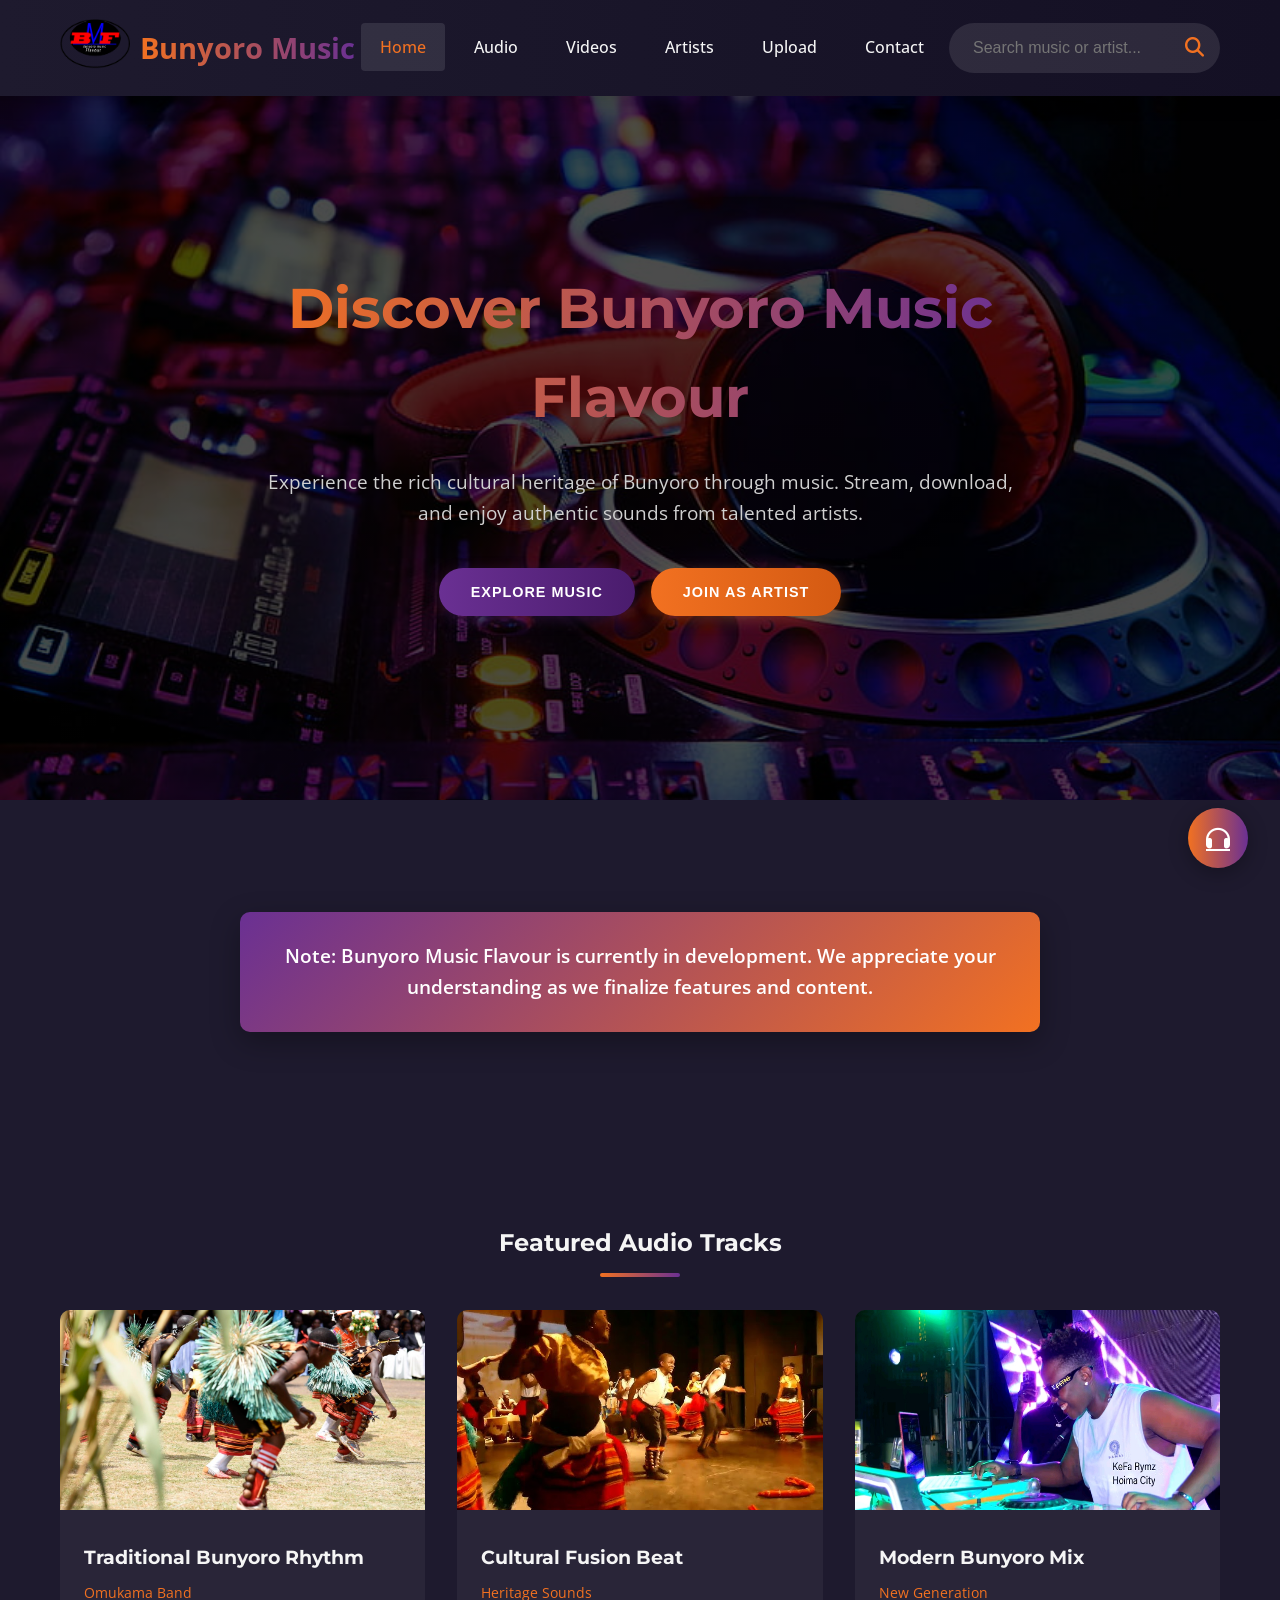
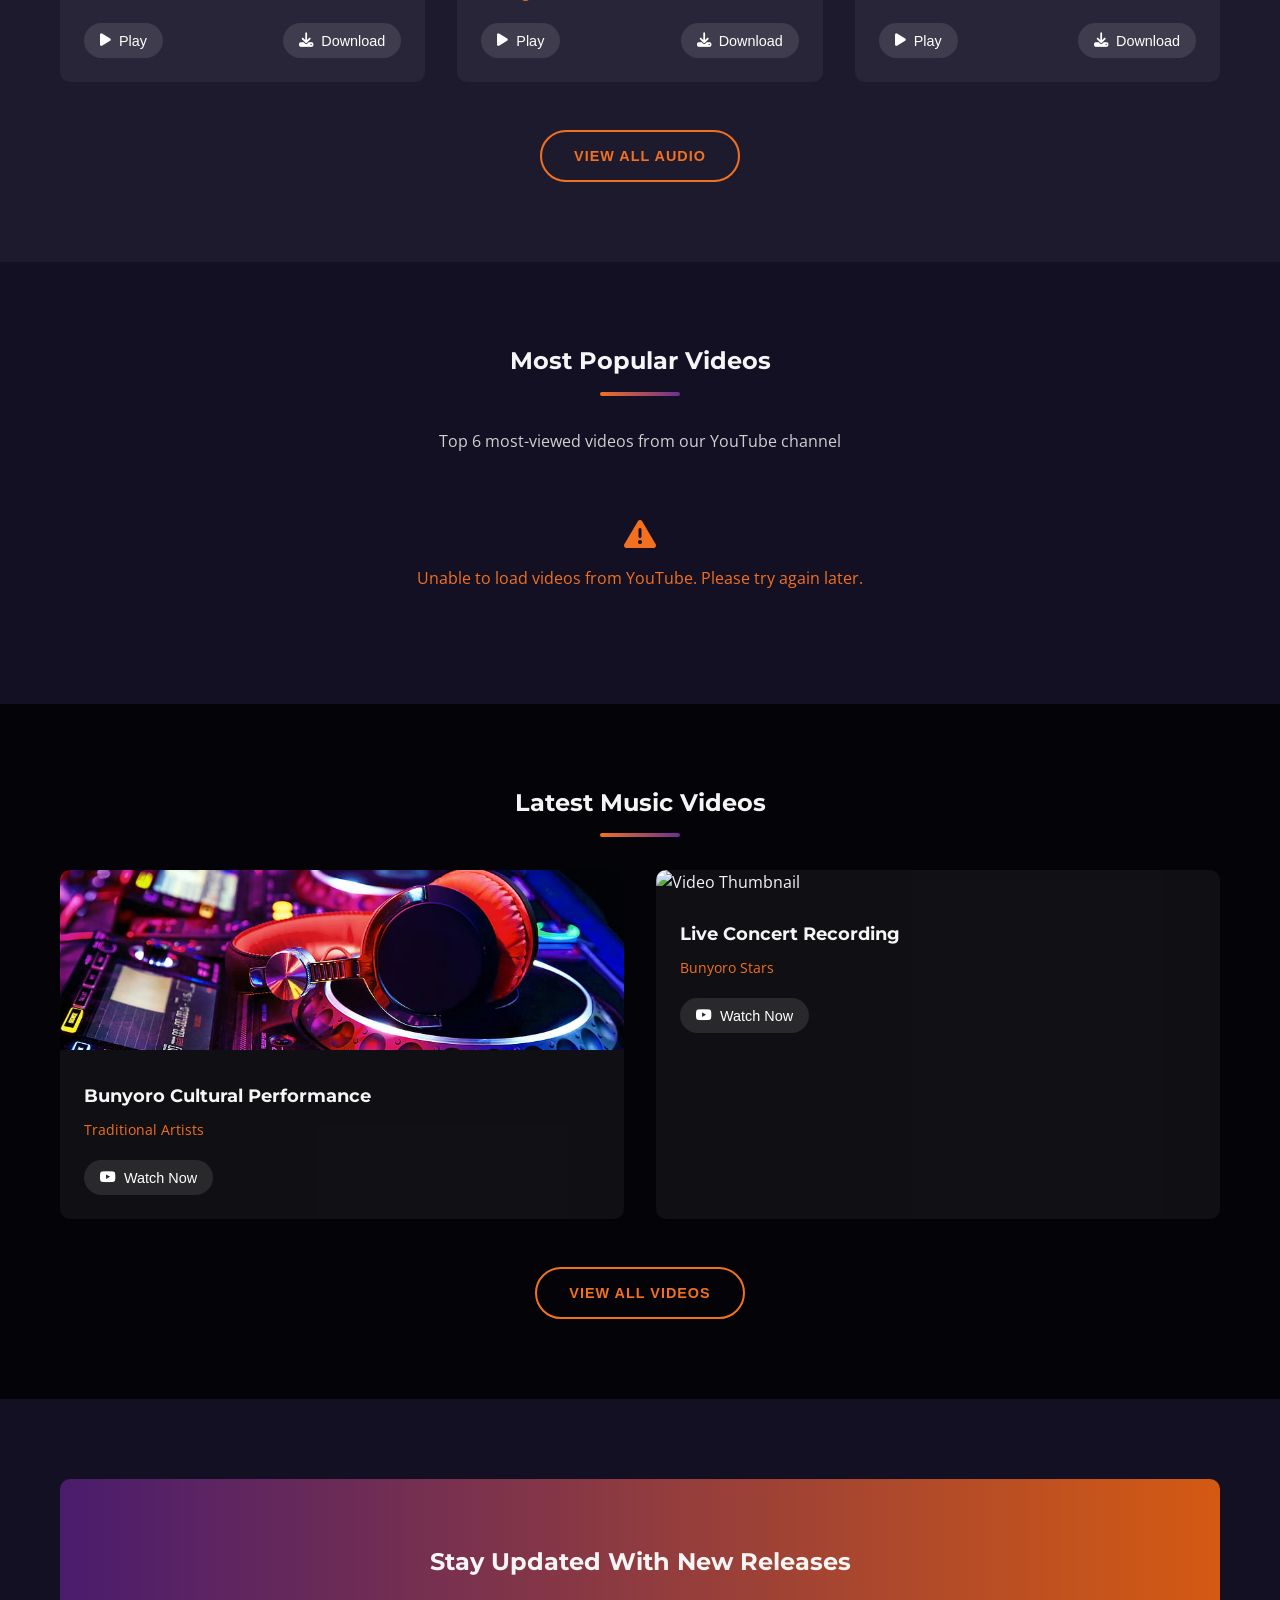
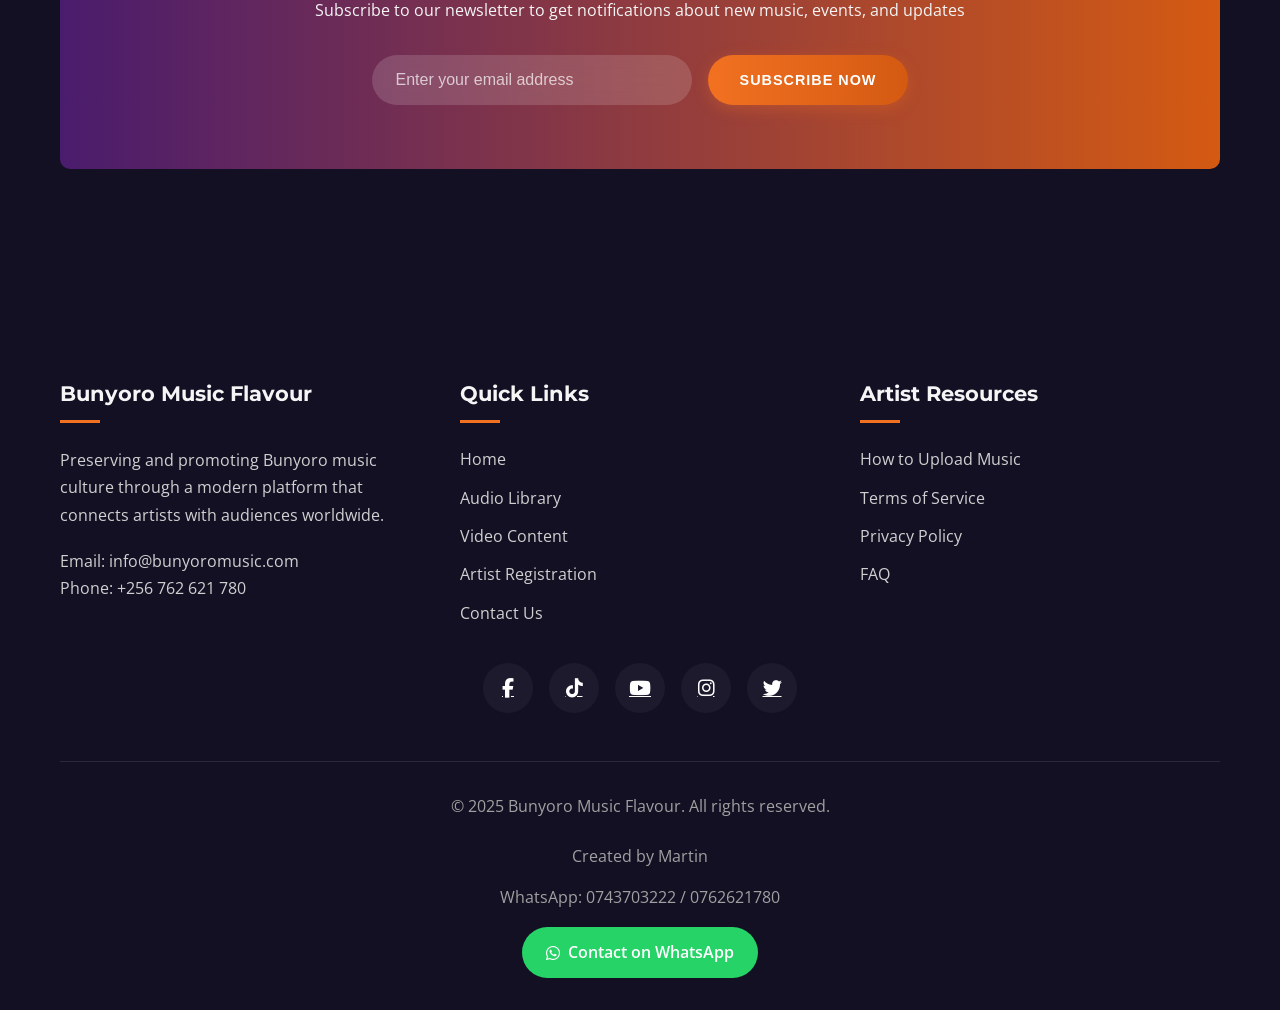
==== commit 06c5c017: "Add files via upload" ====
--- a/index.html
+++ b/index.html
@@ -1,1360 +1,1846 @@
-<!DOCTYPE html>
-<html lang="en">
-<head>
-    <meta charset="UTF-8">
-    <meta name="viewport" content="width=device-width, initial-scale=1.0">
-    <title>Bunyoro Music Flavour | Premium Music Platform</title>
-    <link rel="stylesheet" href="https://cdnjs.cloudflare.com/ajax/libs/font-awesome/6.4.0/css/all.min.css">
-    <link href="https://fonts.googleapis.com/css2?family=Montserrat:wght@400;500;600;700&family=Open+Sans:wght@300;400;600&display=swap" rel="stylesheet">
-    <!--favicon-->
-    <link rel ="icon" type ="image/png" href ="bmf.png">
-    <link rel ="shortcut icon" type ="image/png" href ="favicon.png">
-    <style>
-        :root {
-            --primary: #6a3093;
-            --primary-dark: #4a1c6d;
-            --secondary: #f27121;
-            --secondary-dark: #d45a12;
-            --accent: #00b4db;
-            --dark: #1e1a2e;
-            --darker: #141024;
-            --light: #f5f5f5;
-            --lighter: #ffffff;
-            --gray: #a0a0a0;
-            --gray-light: #d0d0d0;
-            --success: #38ef7d;
-        }
-        
-        * {
-            margin: 0;
-            padding: 0;
-            box-sizing: border-box;
-        }
-        
-        body {
-            background-color: var(--darker);
-            color: var(--light);
-            font-family: 'Open Sans', sans-serif;
-            line-height: 1.6;
-            overflow-x: hidden;
-        }
-        
-        h1, h2, h3, h4, h5 {
-            font-family: 'Montserrat', sans-serif;
-            font-weight: 700;
-            margin-bottom: 1rem;
-        }
-        
-        .container {
-            width: 100%;
-            max-width: 1200px;
-            margin: 0 auto;
-            padding: 0 20px;
-        }
-        
-        /* Header Styles */
-        .header {
-            background: linear-gradient(to right, var(--dark), var(--darker));
-            padding: 1.2rem 0;
-            position: fixed;
-            width: 100%;
-            top: 0;
-            z-index: 1000;
-            box-shadow: 0 4px 20px rgba(0, 0, 0, 0.2);
-        }
-        
-        .header-content {
-            display: flex;
-            justify-content: space-between;
-            align-items: center;
-        }
-        
-        .logo {
-            display: flex;
-            align-items: center;
-            cursor: pointer;
-        }
-        
-        .logo-icon {
-            margin-right: 10px;
-        }
-
-	.logo-icon img {
-	    width: 70px;
-            height: 50px;
-}
-
-        
-        .logo-text {
-            font-size: 1.8rem;
-            font-weight: 700;
-            background: linear-gradient(to right, var(--secondary), var(--primary));
-            -webkit-background-clip: text;
-            -webkit-text-fill-color: transparent;
-        }
-        
-        .nav-menu {
-            display: flex;
-            list-style: none;
-        }
-        
-        .nav-link {
-            color: var(--light);
-            text-decoration: none;
-            padding: 0.8rem 1.2rem;
-            margin: 0 0.3rem;
-            border-radius: 4px;
-            transition: all 0.3s ease;
-            font-weight: 500;
-            cursor: pointer;
-        }
-        
-        .nav-link:hover, .nav-link.active {
-            background: rgba(255, 255, 255, 0.1);
-            color: var(--secondary);
-        }
-        
-        .search-container {
-            display: flex;
-            align-items: center;
-            background: rgba(255, 255, 255, 0.1);
-            border-radius: 30px;
-            padding: 0.5rem 1rem;
-            transition: all 0.3s ease;
-        }
-        
-        .search-container:focus-within {
-            background: rgba(255, 255, 255, 0.15);
-            box-shadow: 0 0 0 2px var(--secondary);
-        }
-        
-        .search-container input {
-            background: transparent;
-            border: none;
-            color: var(--light);
-            padding: 0.5rem;
-            width: 220px;
-            outline: none;
-            font-size: 1rem;
-        }
-        
-        .search-btn {
-            background: transparent;
-            border: none;
-            color: var(--secondary);
-            cursor: pointer;
-            font-size: 1.2rem;
-        }
-        
-        /* Main Content Area */
-        .main-content {
-            margin-top: 80px;
-            min-height: calc(100vh - 180px);
-        }
-        
-        .page {
-            display: none;
-            animation: fadeIn 0.5s ease;
-        }
-        
-        .page.active {
-            display: block;
-        }
-        
-        /* Hero Section */
-        .hero {
-            background: linear-gradient(rgba(0, 0, 0, 0.7), rgba(0, 0, 0, 0.7)), url('https://images.unsplash.com/photo-1511379938547-c1f69419868d?ixlib=rb-4.0.3&ixid=M3wxMjA3fDB8MHxwaG90by1wYWdlfHx8fGVufDB8fHx8fA%3D%3D&auto=format&fit=crop&w=1470&q=80') no-repeat center center/cover;
-            height: 80vh;
-            display: flex;
-            align-items: center;
-            text-align: center;
-        }
-        
-        .hero-content {
-            max-width: 800px;
-            margin: 0 auto;
-        }
-        
-        .hero-title {
-            font-size: 3.5rem;
-            margin-bottom: 1.5rem;
-            background: linear-gradient(to right, var(--secondary), var(--primary));
-            -webkit-background-clip: text;
-            -webkit-text-fill-color: transparent;
-        }
-        
-        .hero-description {
-            font-size: 1.2rem;
-            margin-bottom: 2.5rem;
-            color: var(--gray-light);
-        }
-        
-        /* Buttons */
-        .btn {
-            display: inline-block;
-            padding: 1rem 2rem;
-            border-radius: 50px;
-            text-decoration: none;
-            font-weight: 600;
-            text-transform: uppercase;
-            letter-spacing: 1px;
-            transition: all 0.3s ease;
-            border: none;
-            cursor: pointer;
-            font-size: 0.9rem;
-        }
-        
-        .btn-primary {
-            background: linear-gradient(to right, var(--primary), var(--primary-dark));
-            color: white;
-            box-shadow: 0 4px 15px rgba(106, 48, 147, 0.3);
-        }
-        
-        .btn-primary:hover {
-            transform: translateY(-3px);
-            box-shadow: 0 8px 25px rgba(106, 48, 147, 0.4);
-        }
-        
-        .btn-secondary {
-            background: linear-gradient(to right, var(--secondary), var(--secondary-dark));
-            color: white;
-            box-shadow: 0 4px 15px rgba(242, 113, 33, 0.3);
-        }
-        
-        .btn-secondary:hover {
-            transform: translateY(-3px);
-            box-shadow: 0 8px 25px rgba(242, 113, 33, 0.4);
-        }
-        
-        .btn-outline {
-            background: transparent;
-            color: var(--secondary);
-            border: 2px solid var(--secondary);
-        }
-        
-        .btn-outline:hover {
-            background: var(--secondary);
-            color: white;
-        }
-        
-        /* Section Styles */
-        .section {
-            padding: 5rem 0;
-        }
-        
-        .section-title {
-            text-align: center;
-            margin-bottom: 3rem;
-            position: relative;
-        }
-        
-        .section-title:after {
-            content: '';
-            position: absolute;
-            bottom: -15px;
-            left: 50%;
-            transform: translateX(-50%);
-            width: 80px;
-            height: 4px;
-            background: linear-gradient(to right, var(--secondary), var(--primary));
-            border-radius: 2px;
-        }
-        
-        .section-dark {
-            background: var(--dark);
-        }
-        
-        .section-darker {
-            background: var(--darker);
-        }
-        
-        /* Music Grid */
-        .music-grid {
-            display: grid;
-            grid-template-columns: repeat(auto-fill, minmax(280px, 1fr));
-            gap: 2rem;
-            margin-top: 2rem;
-        }
-        
-        .music-card {
-            background: rgba(255, 255, 255, 0.05);
-            border-radius: 10px;
-            overflow: hidden;
-            transition: all 0.3s ease;
-            position: relative;
-        }
-        
-        .music-card:hover {
-            transform: translateY(-10px);
-            box-shadow: 0 15px 30px rgba(0, 0, 0, 0.3);
-        }
-        
-        .music-thumb {
-            width: 100%;
-            height: 200px;
-            object-fit: cover;
-        }
-        
-        .music-info {
-            padding: 1.5rem;
-        }
-        
-        .music-title {
-            font-size: 1.2rem;
-            margin-bottom: 0.5rem;
-            white-space: nowrap;
-            overflow: hidden;
-            text-overflow: ellipsis;
-        }
-        
-        .music-artist {
-            color: var(--secondary);
-            margin-bottom: 1.2rem;
-            font-size: 0.9rem;
-        }
-        
-        .music-actions {
-            display: flex;
-            justify-content: space-between;
-        }
-        
-        .action-btn {
-            background: rgba(255, 255, 255, 0.1);
-            border: none;
-            color: white;
-            padding: 0.6rem 1rem;
-            border-radius: 50px;
-            cursor: pointer;
-            transition: all 0.3s ease;
-            font-size: 0.9rem;
-            display: flex;
-            align-items: center;
-            gap: 0.5rem;
-        }
-        
-        .action-btn:hover {
-            background: var(--secondary);
-            transform: translateY(-2px);
-        }
-        
-        /* Video Section */
-        .video-section {
-            background: linear-gradient(rgba(0, 0, 0, 0.8), rgba(0, 0, 0, 0.8)), url('https://images.unsplash.com/photo-1493225457124-a3eb161ffa5f?ixlib=rb-4.0.3&ixid=M3wxMjA3fDB8MHxwaG90by1wYWdlfHx8fGVufDB8fHx8fA%3D%3D&auto=format&fit=crop&w=1470&q=80') fixed;
-            background-size: cover;
-        }
-        
-        .video-container {
-            display: grid;
-            grid-template-columns: repeat(auto-fit, minmax(300px, 1fr));
-            gap: 2rem;
-        }
-        
-        .video-card {
-            background: rgba(255, 255, 255, 0.05);
-            border-radius: 10px;
-            overflow: hidden;
-            transition: all 0.3s ease;
-        }
-        
-        .video-card:hover {
-            transform: translateY(-5px);
-            box-shadow: 0 10px 25px rgba(0, 0, 0, 0.3);
-        }
-        
-        .video-thumb {
-            width: 100%;
-            height: 180px;
-            object-fit: cover;
-        }
-        
-        .video-info {
-            padding: 1.5rem;
-        }
-        
-        .video-title {
-            font-size: 1.1rem;
-            margin-bottom: 0.5rem;
-        }
-        
-        .video-artist {
-            color: var(--secondary);
-            margin-bottom: 1.2rem;
-            font-size: 0.9rem;
-        }
-        
-        /* Artist Section */
-        .artist-options {
-            display: grid;
-            grid-template-columns: repeat(auto-fit, minmax(300px, 1fr));
-            gap: 2rem;
-            margin-top: 2rem;
-        }
-        
-        .artist-option {
-            background: rgba(255, 255, 255, 0.05);
-            padding: 2.5rem 2rem;
-            border-radius: 10px;
-            text-align: center;
-            transition: all 0.3s ease;
-        }
-        
-        .artist-option:hover {
-            transform: translateY(-5px);
-            box-shadow: 0 15px 30px rgba(0, 0, 0, 0.2);
-        }
-        
-        .artist-option h3 {
-            font-size: 1.5rem;
-            margin-bottom: 1rem;
-        }
-        
-        .artist-option p {
-            color: var(--gray-light);
-            margin-bottom: 1.5rem;
-            line-height: 1.7;
-        }
-        
-        /* Forms */
-        .form-container {
-            max-width: 600px;
-            margin: 0 auto;
-            background: rgba(255, 255, 255, 0.05);
-            padding: 2.5rem;
-            border-radius: 10px;
-        }
-        
-        .form-group {
-            margin-bottom: 1.5rem;
-        }
-        
-        .form-group label {
-            display: block;
-            margin-bottom: 0.5rem;
-            color: var(--gray-light);
-            font-weight: 500;
-        }
-        
-        .form-control {
-            width: 100%;
-            padding: 1rem;
-            border: 1px solid rgba(255, 255, 255, 0.1);
-            border-radius: 5px;
-            background: rgba(255, 255, 255, 0.05);
-            color: var(--light);
-            font-size: 1rem;
-            transition: all 0.3s ease;
-        }
-        
-        .form-control:focus {
-            outline: none;
-            border-color: var(--secondary);
-            box-shadow: 0 0 0 2px rgba(242, 113, 33, 0.2);
-        }
-        
-        /* Subscription Section */
-        .subscribe-section {
-            text-align: center;
-            background: linear-gradient(to right, var(--primary-dark), var(--secondary-dark));
-            padding: 4rem 0;
-            border-radius: 10px;
-        }
-        
-        .subscribe-form {
-            display: flex;
-            justify-content: center;
-            margin-top: 2rem;
-            flex-wrap: wrap;
-            gap: 1rem;
-        }
-        
-        .subscribe-input {
-            padding: 1rem 1.5rem;
-            border: none;
-            border-radius: 50px;
-            background: rgba(255, 255, 255, 0.15);
-            color: white;
-            font-size: 1rem;
-            outline: none;
-            width: 320px;
-            backdrop-filter: blur(10px);
-        }
-        
-        .subscribe-input::placeholder {
-            color: rgba(255, 255, 255, 0.7);
-        }
-        
-        .subscribe-input:focus {
-            background: rgba(255, 255, 255, 0.2);
-            box-shadow: 0 0 0 2px white;
-        }
-        
-        /* Social Media */
-        .social-links {
-            display: flex;
-            justify-content: center;
-            gap: 1.5rem;
-            margin-top: 2rem;
-        }
-        
-        .social-link {
-            display: flex;
-            align-items: center;
-            justify-content: center;
-            width: 50px;
-            height: 50px;
-            border-radius: 50%;
-            background: var(--dark);
-            color: white;
-            font-size: 1.2rem;
-            transition: all 0.3s ease;
-        }
-        
-        .social-link:hover {
-            transform: translateY(-5px);
-            background: var(--secondary);
-        }
-        
-        /* Ads Section */
-        .ads-container {
-            display: grid;
-            grid-template-columns: repeat(auto-fit, minmax(250px, 1fr));
-            gap: 1.5rem;
-            margin-top: 2rem;
-        }
-        
-        .ad-placeholder {
-            background: rgba(255, 255, 255, 0.05);
-            height: 200px;
-            border-radius: 10px;
-            display: flex;
-            align-items: center;
-            justify-content: center;
-            color: var(--gray);
-            font-size: 1.1rem;
-            transition: all 0.3s ease;
-        }
-        
-        .ad-placeholder:hover {
-            background: rgba(255, 255, 255, 0.08);
-            color: var(--secondary);
-        }
-        
-        /* Footer */
-        .footer {
-            background: var(--darker);
-            padding: 4rem 0 2rem;
-            margin-top: 4rem;
-        }
-        
-        .footer-content {
-            display: grid;
-            grid-template-columns: repeat(auto-fit, minmax(250px, 1fr));
-            gap: 2.5rem;
-        }
-        
-        .footer-section h3 {
-            font-size: 1.3rem;
-            margin-bottom: 1.5rem;
-            position: relative;
-            padding-bottom: 0.8rem;
-        }
-        
-        .footer-section h3:after {
-            content: '';
-            position: absolute;
-            bottom: 0;
-            left: 0;
-            width: 40px;
-            height: 3px;
-            background: var(--secondary);
-        }
-        
-        .footer-section p {
-            color: var(--gray-light);
-            margin-bottom: 1.2rem;
-            line-height: 1.7;
-        }
-        
-        .footer-section a {
-            display: block;
-            color: var(--gray-light);
-            margin-bottom: 0.8rem;
-            text-decoration: none;
-            transition: all 0.3s ease;
-        }
-        
-        .footer-section a:hover {
-            color: var(--secondary);
-            transform: translateX(5px);
-        }
-        
-        .footer-bottom {
-            text-align: center;
-            margin-top: 3rem;
-            padding-top: 2rem;
-            border-top: 1px solid rgba(255, 255, 255, 0.1);
-            color: var(--gray);
-        }
-        
-        /* Floating Button */
-        .float-btn {
-            position: fixed;
-            bottom: 2rem;
-            right: 2rem;
-            width: 60px;
-            height: 60px;
-            background: linear-gradient(to right, var(--secondary), var(--primary));
-            color: white;
-            border-radius: 50%;
-            display: flex;
-            align-items: center;
-            justify-content: center;
-            font-size: 1.5rem;
-            box-shadow: 0 5px 20px rgba(0, 0, 0, 0.3);
-            z-index: 100;
-            transition: all 0.3s ease;
-            animation: pulse 2s infinite;
-        }
-        
-        .float-btn:hover {
-            transform: scale(1.1) rotate(10deg);
-        }
-        
-        @keyframes pulse {
-            0% { box-shadow: 0 0 0 0 rgba(242, 113, 33, 0.7); }
-            70% { box-shadow: 0 0 0 12px rgba(242, 113, 33, 0); }
-            100% { box-shadow: 0 0 0 0 rgba(242, 113, 33, 0); }
-        }
-        
-        /* Animations */
-        @keyframes fadeIn {
-            from { opacity: 0; transform: translateY(20px); }
-            to { opacity: 1; transform: translateY(0); }
-        }
-        
-        /* Wave Decoration */
-        .wave {
-            position: absolute;
-            bottom: 0;
-            left: 0;
-            width: 100%;
-            overflow: hidden;
-            line-height: 0;
-        }
-        
-        /* Responsive Design */
-        @media (max-width: 992px) {
-            .hero-title {
-                font-size: 2.8rem;
-            }
-            
-            .search-container input {
-                width: 180px;
-            }
-        }
-        
-        @media (max-width: 768px) {
-            .header-content {
-                flex-direction: column;
-                gap: 1rem;
-            }
-            
-            .nav-menu {
-                margin-top: 1rem;
-                flex-wrap: wrap;
-                justify-content: center;
-            }
-            
-            .search-container {
-                width: 100%;
-                max-width: 400px;
-                margin-top: 1rem;
-            }
-            
-            .search-container input {
-                width: 100%;
-            }
-            
-            .hero-title {
-                font-size: 2.3rem;
-            }
-            
-            .hero-description {
-                font-size: 1rem;
-            }
-            
-            .music-grid, .video-container, .artist-options {
-                grid-template-columns: 1fr;
-            }
-            
-            .subscribe-input {
-                width: 100%;
-            }
-        }
-    </style>
-</head>
-<body>
-    <!-- Header -->
-    <header class="header">
-        <div class="container header-content">
-            <div class="logo" onclick="showPage('home')">
-                <div class="logo-icon"><img src ="bmf.png"></div>
-                <div class="logo-text">Bunyoro Music</div>
-            </div>
-            
-            <ul class="nav-menu">
-                <li><a class="nav-link active" onclick="showPage('home')">Home</a></li>
-                <li><a class="nav-link" onclick="showPage('audio')">Audio</a></li>
-                <li><a class="nav-link" onclick="showPage('videos')">Videos</a></li>
-                <li><a class="nav-link" onclick="showPage('artists')">Artists</a></li>
-                <li><a class="nav-link" onclick="showPage('upload')">Upload</a></li>
-                <li><a class="nav-link" onclick="showPage('contact')">Contact</a></li>
-            </ul>
-            
-            <div class="search-container">
-                <input type="text" placeholder="Search music or artist...">
-                <button class="search-btn">
-                    <i class="fas fa-search"></i>
-                </button>
-            </div>
-        </div>
-    </header>
-    
-    <!-- Main Content Area -->
-    <div class="main-content">
-        <!-- Home Page -->
-        <div id="home-page" class="page active">
-            <!-- Hero Section -->
-            <section class="hero">
-                <div class="container hero-content">
-                    <h1 class="hero-title">Discover Bunyoro Music Flavour</h1>
-                    <p class="hero-description">Experience the rich cultural heritage of Bunyoro through music. Stream, download, and enjoy authentic sounds from talented artists.</p>
-                    <div style="display: flex; gap: 1rem; justify-content: center; flex-wrap: wrap;">
-                        <button class="btn btn-primary" onclick="showPage('audio')">Explore Music</button>
-                        <button class="btn btn-secondary" onclick="showPage('artists')">Join as Artist</button>
-                    </div>
-                </div>
-            </section>
-            
-            <!-- Featured Audio -->
-            <section class="section section-dark">
-                <div class="container">
-                    <h2 class="section-title">Featured Audio Tracks</h2>
-                    <div class="music-grid">
-                        <div class="music-card">
-                            <img src="https://images.unsplash.com/photo-1511671782779-c97d3d27a1d4?ixlib=rb-4.0.3&ixid=M3wxMjA3fDB8MHxwaG90by1wYWdlfHx8fGVufDB8fHx8fA%3D%3D&auto=format&fit=crop&w=687&q=80" class="music-thumb" alt="Music Thumbnail">
-                            <div class="music-info">
-                                <h3 class="music-title">Traditional Bunyoro Rhythm</h3>
-                                <p class="music-artist">Omukama Band</p>
-                                <div class="music-actions">
-                                    <button class="action-btn"><i class="fas fa-play"></i> Play</button>
-                                    <button class="action-btn"><i class="fas fa-download"></i> Download</button>
-                                </div>
-                            </div>
-                        </div>
-                        
-                        <div class="music-card">
-                            <img src="https://images.unsplash.com/photo-1493225457124-a3eb161ffa5f?ixlib=rb-4.0.3&ixid=M3wxMjA3fDB8MHxwaG90by1wYWdlfHx8fGVufDB8fHx8fA%3D%3D&auto=format&fit=crop&w=1470&q=80" class="music-thumb" alt="Music Thumbnail">
-                            <div class="music-info">
-                                <h3 class="music-title">Cultural Fusion Beat</h3>
-                                <p class="music-artist">Heritage Sounds</p>
-                                <div class="music-actions">
-                                    <button class="action-btn"><i class="fas fa-play"></i> Play</button>
-                                    <button class="action-btn"><i class="fas fa-download"></i> Download</button>
-                                </div>
-                            </div>
-                        </div>
-                        
-                        <div class="music-card">
-                            <img src="https://images.unsplash.com/photo-1511379938547-c1f69419868d?ixlib=rb-4.0.3&ixid=M3wxMjA3fDB8MHxwaG90by1wYWdlfHx8fGVufDB8fHx8fA%3D%3D&auto=format&fit=crop&w=1470&q=80" class="music-thumb" alt="Music Thumbnail">
-                            <div class="music-info">
-                                <h3 class="music-title">Modern Bunyoro Mix</h3>
-                                <p class="music-artist">New Generation</p>
-                                <div class="music-actions">
-                                    <button class="action-btn"><i class="fas fa-play"></i> Play</button>
-                                    <button class="action-btn"><i class="fas fa-download"></i> Download</button>
-                                </div>
-                            </div>
-                        </div>
-                    </div>
-                    <div style="text-align: center; margin-top: 3rem;">
-                        <button class="btn btn-outline" onclick="showPage('audio')">View All Audio</button>
-                    </div>
-                </div>
-            </section>
-            
-            <!-- Featured Videos -->
-            <section class="section video-section">
-                <div class="container">
-                    <h2 class="section-title">Latest Music Videos</h2>
-                    <div class="video-container">
-                        <div class="video-card">
-                            <img src="https://images.unsplash.com/photo-1550745165-9bc0b252726f?ixlib=rb-4.0.3&ixid=M3wxMjA3fDB8MHxwaG90by1wYWdlfHx8fGVufDB8fHx8fA%3D%3D&auto=format&fit=crop&w=687&q=80" class="video-thumb" alt="Video Thumbnail">
-                            <div class="video-info">
-                                <h3 class="video-title">Bunyoro Cultural Performance</h3>
-                                <p class="video-artist">Traditional Artists</p>
-                                <button class="action-btn"><i class="fab fa-youtube"></i> Watch Now</button>
-                            </div>
-                        </div>
-                        
-                        <div class="video-card">
-                            <img src="https://images.unsplash.com/photo-1470225620780-dba8ba36b745?ixlib=rb-4.0.3&ixid=M3wxMjA3fDB8MHxwaG90by1wYWdlfHx8fGVufDB8fHx8fA%3D%3D&auto=format&fit=crop&w=1470&q=80" class="video-thumb" alt="Video Thumbnail">
-                            <div class="video-info">
-                                <h3 class="video-title">Live Concert Recording</h3>
-                                <p class="video-artist">Bunyoro Stars</p>
-                                <button class="action-btn"><i class="fab fa-youtube"></i> Watch Now</button>
-                            </div>
-                        </div>
-                    </div>
-                    <div style="text-align: center; margin-top: 3rem;">
-                        <button class="btn btn-outline" onclick="showPage('videos')">View All Videos</button>
-                    </div>
-                </div>
-            </section>
-            
-            <!-- Subscription Section -->
-            <section class="section">
-                <div class="container">
-                    <div class="subscribe-section">
-                        <h2>Stay Updated With New Releases</h2>
-                        <p>Subscribe to our newsletter to get notifications about new music, events, and updates</p>
-                        <div class="subscribe-form">
-                            <input type="email" class="subscribe-input" placeholder="Enter your email address">
-                            <button class="btn btn-secondary">Subscribe Now</button>
-                        </div>
-                    </div>
-                </div>
-            </section>
-        </div>
-        
-        <!-- Audio Page -->
-        <div id="audio-page" class="page">
-            <section class="section section-dark" style="padding-top: 2rem;">
-                <div class="container">
-                    <h2 class="section-title">Audio Library</h2>
-                    <p style="text-align: center; margin-bottom: 2rem; color: var(--gray-light);">Discover and download the best of Bunyoro music</p>
-                    
-                    <div class="search-container" style="max-width: 500px; margin: 0 auto 3rem;">
-                        <input type="text" placeholder="Search audio tracks...">
-                        <button class="search-btn">
-                            <i class="fas fa-search"></i>
-                        </button>
-                    </div>
-                    
-                    <div class="music-grid">
-                        <div class="music-card">
-                            <img src="https://images.unsplash.com/photo-1511671782779-c97d3d27a1d4?ixlib=rb-4.0.3&ixid=M3wxMjA3fDB8MHxwaG90by1wYWdlfHx8fGVufDB8fHx8fA%3D%3D&auto=format&fit=crop&w=687&q=80" class="music-thumb" alt="Music Thumbnail">
-                            <div class="music-info">
-                                <h3 class="music-title">Traditional Bunyoro Rhythm</h3>
-                                <p class="music-artist">Omukama Band</p>
-                                <div class="music-actions">
-                                    <button class="action-btn"><i class="fas fa-play"></i> Play</button>
-                                    <button class="action-btn"><i class="fas fa-download"></i> Download</button>
-                                </div>
-                            </div>
-                        </div>
-                        
-                        <div class="music-card">
-                            <img src="https://images.unsplash.com/photo-1493225457124-a3eb161ffa5f?ixlib=rb-4.0.3&ixid=M3wxMjA3fDB8MHxwaG90by1wYWdlfHx8fGVufDB8fHx8fA%3D%3D&auto=format&fit=crop&w=1470&q=80" class="music-thumb" alt="Music Thumbnail">
-                            <div class="music-info">
-                                <h3 class="music-title">Cultural Fusion Beat</h3>
-                                <p class="music-artist">Heritage Sounds</p>
-                                <div class="music-actions">
-                                    <button class="action-btn"><i class="fas fa-play"></i> Play</button>
-                                    <button class="action-btn"><i class="fas fa-download"></i> Download</button>
-                                </div>
-                            </div>
-                        </div>
-                        
-                        <div class="music-card">
-                            <img src="https://images.unsplash.com/photo-1511379938547-c1f69419868d?ixlib=rb-4.0.3&ixid=M3wxMjA3fDB8MHxwaG90by1wYWdlfHx8fGVufDB8fHx8fA%3D%3D&auto=format&fit=crop&w=1470&q=80" class="music-thumb" alt="Music Thumbnail">
-                            <div class="music-info">
-                                <h3 class="music-title">Modern Bunyoro Mix</h3>
-                                <p class="music-artist">New Generation</p>
-                                <div class="music-actions">
-                                    <button class="action-btn"><i class="fas fa-play"></i> Play</button>
-                                    <button class="action-btn"><i class="fas fa-download"></i> Download</button>
-                                </div>
-                            </div>
-                        </div>
-                        
-                        <div class="music-card">
-                            <img src="https://images.unsplash.com/photo-1458560871784-56d23406c091?ixlib=rb-4.0.3&ixid=M3wxMjA3fDB8MHxwaG90by1wYWdlfHx8fGVufDB8fHx8fA%3D%3D&auto=format&fit=crop&w=1074&q=80" class="music-thumb" alt="Music Thumbnail">
-                            <div class="music-info">
-                                <h3 class="music-title">Bunyoro Heritage Melody</h3>
-                                <p class="music-artist">Cultural Voices</p>
-                                <div class="music-actions">
-                                    <button class="action-btn"><i class="fas fa-play"></i> Play</button>
-                                    <button class="action-btn"><i class="fas fa-download"></i> Download</button>
-                                </div>
-                            </div>
-                        </div>
-                        
-                        <div class="music-card">
-                            <img src="https://images.unsplash.com/photo-1508700115892-45ecd05ae2ad?ixlib=rb-4.0.3&ixid=M3wxMjA3fDB8MHxwaG90by1wYWdlfHx8fGVufDB8fHx8fA%3D%3D&auto=format&fit=crop&w=1169&q=80" class="music-thumb" alt="Music Thumbnail">
-                            <div class="music-info">
-                                <h3 class="music-title">Traditional Drums</h3>
-                                <p class="music-artist">Drum Masters</p>
-                                <div class="music-actions">
-                                    <button class="action-btn"><i class="fas fa-play"></i> Play</button>
-                                    <button class="action-btn"><i class="fas fa-download"></i> Download</button>
-                                </div>
-                            </div>
-                        </div>
-                        
-                        <div class="music-card">
-                            <img src="https://images.unsplash.com/photo-1470225620780-dba8ba36b745?ixlib=rb-4.0.3&ixid=M3wxMjA3fDB8MHxwaG90by1wYWdlfHx8fGVufDB8fHx8fA%3D%3D&auto=format&fit=crop&w=1470&q=80" class="music-thumb" alt="Music Thumbnail">
-                            <div class="music-info">
-                                <h3 class="music-title">Festival Sounds</h3>
-                                <p class="music-artist">Community Artists</p>
-                                <div class="music-actions">
-                                    <button class="action-btn"><i class="fas fa-play"></i> Play</button>
-                                    <button class="action-btn"><i class="fas fa-download"></i> Download</button>
-                                </div>
-                            </div>
-                        </div>
-                    </div>
-                    
-                    <div style="text-align: center; margin-top: 3rem;">
-                        <button class="btn btn-primary">Load More</button>
-                    </div>
-                </div>
-            </section>
-        </div>
-        
-        <!-- Videos Page -->
-        <div id="videos-page" class="page">
-            <section class="section video-section" style="padding-top: 2rem;">
-                <div class="container">
-                    <h2 class="section-title">Video Collection</h2>
-                    <p style="text-align: center; margin-bottom: 2rem; color: var(--gray-light);">Watch the latest music videos from Bunyoro artists</p>
-                    
-                    <div class="video-container">
-                        <div class="video-card">
-                            <img src="https://images.unsplash.com/photo-1550745165-9bc0b252726f?ixlib=rb-4.0.3&ixid=M3wxMjA3fDB8MHxwaG90by1wYWdlfHx8fGVufDB8fHx8fA%3D%3D&auto=format&fit=crop&w=687&q=80" class="video-thumb" alt="Video Thumbnail">
-                            <div class="video-info">
-                                <h3 class="video-title">Bunyoro Cultural Performance</h3>
-                                <p class="video-artist">Traditional Artists</p>
-                                <button class="action-btn"><i class="fab fa-youtube"></i> Watch Now</button>
-                            </div>
-                        </div>
-                        
-                        <div class="video-card">
-                            <img src="https://images.unsplash.com/photo-1470225620780-dba8ba36b745?ixlib=rb-4.0.3&ixid=M3wxMjA3fDB8MHxwaG90by1wYWdlfHx8fGVufDB8fHx8fA%3D%3D&auto=format&fit=crop&w=1470&q=80" class="video-thumb" alt="Video Thumbnail">
-                            <div class="video-info">
-                                <h3 class="video-title">Live Concert Recording</h3>
-                                <p class="video-artist">Bunyoro Stars</p>
-                                <button class="action-btn"><i class="fab fa-youtube"></i> Watch Now</button>
-                            </div>
-                        </div>
-                        
-                        <div class="video-card">
-                            <img src="https://images.unsplash.com/photo-1506157786151-b8491531f063?ixlib=rb-4.0.3&ixid=M3wxMjA3fDB8MHxwaG90by1wYWdlfHx8fGVufDB8fHx8fA%3D%3D&auto=format&fit=crop&w=1470&q=80" class="video-thumb" alt="Video Thumbnail">
-                            <div class="video-info">
-                                <h3 class="video-title">Music Video Premiere</h3>
-                                <p class="video-artist">Modern Bunyoro</p>
-                                <button class="action-btn"><i class="fab fa-youtube"></i> Watch Now</button>
-                            </div>
-                        </div>
-                        
-                        <div class="video-card">
-                            <img src="https://images.unsplash.com/photo-1470229722913-7c0e2dbbafd3?ixlib=rb-4.0.3&ixid=M3wxMjA3fDB8MHxwaG90by1wYWdlfHx8fGVufDB8fHx8fA%3D%3D&auto=format&fit=crop&w=1470&q=80" class="video-thumb" alt="Video Thumbnail">
-                            <div class="video-info">
-                                <h3 class="video-title">Cultural Dance</h3>
-                                <p class="video-artist">Dance Group</p>
-                                <button class="action-btn"><i class="fab fa-youtube"></i> Watch Now</button>
-                            </div>
-                        </div>
-                        
-                        <div class="video-card">
-                            <img src="https://images.unsplash.com/photo-1493225457124-a3eb161ffa5f?ixlib=rb-4.0.3&ixid=M3wxMjA3fDB8MHxwaG90by1wYWdlfHx8fGVufDB8fHx8fA%3D%3D&auto=format&fit=crop&w=1470&q=80" class="video-thumb" alt="Video Thumbnail">
-                            <div class="video-info">
-                                <h3 class="video-title">Traditional Instruments</h3>
-                                <p class="video-artist">Master Musicians</p>
-                                <button class="action-btn"><i class="fab fa-youtube"></i> Watch Now</button>
-                            </div>
-                        </div>
-                        
-                        <div class="video-card">
-                            <img src="https://images.unsplash.com/photo-1511379938547-c1f69419868d?ixlib=rb-4.0.3&ixid=M3wxMjA3fDB8MHxwaG90by1wYWdlfHx8fGVufDB8fHx8fA%3D%3D&auto=format&fit=crop&w=1470&q=80" class="video-thumb" alt="Video Thumbnail">
-                            <div class="video-info">
-                                <h3 class="video-title">Studio Session</h3>
-                                <p class="video-artist">Recording Artists</p>
-                                <button class="action-btn"><i class="fab fa-youtube"></i> Watch Now</button>
-                            </div>
-                        </div>
-                    </div>
-                    
-                    <div style="text-align: center; margin-top: 3rem;">
-                        <button class="btn btn-primary">Load More</button>
-                    </div>
-                </div>
-            </section>
-        </div>
-        
-        <!-- Artists Page -->
-        <div id="artists-page" class="page">
-            <section class="section section-darker" style="padding-top: 2rem;">
-                <div class="container">
-                    <h2 class="section-title">For Artists</h2>
-                    <p style="text-align: center; margin-bottom: 2rem; color: var(--gray-light);">Share your music with the world and grow your audience</p>
-                    
-                    <div class="artist-options">
-                        <div class="artist-option">
-                            <h3>Create Artist Account</h3>
-                            <p>Register as an artist to upload your music, reach a wider audience, and grow your fanbase in the Bunyoro community.</p>
-                            <button class="btn btn-primary" onclick="showPage('register')">Sign Up Now</button>
-                        </div>
-                        
-                        <div class="artist-option">
-                            <h3>Already Have Account?</h3>
-                            <p>Login to manage your music, track performance, and upload new songs for your fans to enjoy.</p>
-                            <button class="btn btn-secondary" onclick="showPage('login')">Artist Login</button>
-                        </div>
-                    </div>
-                    
-                    <div style="margin-top: 5rem;">
-                        <h2 class="section-title">Featured Artists</h2>
-                        <div class="music-grid">
-                            <div class="music-card">
-                                <img src="https://images.unsplash.com/photo-1494790108377-be9c29b29330?ixlib=rb-4.0.3&ixid=M3wxMjA3fDB8MHxwaG90by1wYWdlfHx8fGVufDB8fHx8fA%3D%3D&auto=format&fit=crop&w=687&q=80" class="music-thumb" alt="Artist">
-                                <div class="music-info">
-                                    <h3 class="music-title">Sarah Kemigisa</h3>
-                                    <p class="music-artist">12 Songs</p>
-                                    <div class="music-actions">
-                                        <button class="action-btn"><i class="fas fa-user"></i> Profile</button>
-                                        <button class="action-btn"><i class="fas fa-music"></i> Songs</button>
-                                    </div>
-                                </div>
-                            </div>
-                            
-                            <div class="music-card">
-                                <img src="https://images.unsplash.com/photo-1507003211169-0a1dd7228f2d?ixlib=rb-4.0.3&ixid=M3wxMjA3fDB8MHxwaG90by1wYWdlfHx8fGVufDB8fHx8fA%3D%3D&auto=format&fit=crop&w=687&q=80" class="music-thumb" alt="Artist">
-                                <div class="music-info">
-                                    <h3 class="music-title">John Mugisha</h3>
-                                    <p class="music-artist">8 Songs</p>
-                                    <div class="music-actions">
-                                        <button class="action-btn"><i class="fas fa-user"></i> Profile</button>
-                                        <button class="action-btn"><i class="fas fa-music"></i> Songs</button>
-                                    </div>
-                                </div>
-                            </div>
-                            
-                            <div class="music-card">
-                                <img src="https://images.unsplash.com/photo-1488426862026-3ee34a7d66df?ixlib=rb-4.0.3&ixid=M3wxMjA3fDB8MHxwaG90by1wYWdlfHx8fGVufDB8fHx8fA%3D%3D&auto=format&fit=crop&w=687&q=80" class="music-thumb" alt="Artist">
-                                <div class="music-info">
-                                    <h3 class="music-title">Mary Atim</h3>
-                                    <p class="music-artist">15 Songs</p>
-                                    <div class="music-actions">
-                                        <button class="action-btn"><i class="fas fa-user"></i> Profile</button>
-                                        <button class="action-btn"><i class="fas fa-music"></i> Songs</button>
-                                    </div>
-                                </div>
-                            </div>
-                        </div>
-                    </div>
-                </div>
-            </section>
-        </div>
-        
-        <!-- Upload Page -->
-        <div id="upload-page" class="page">
-            <section class="section section-dark" style="padding-top: 2rem;">
-                <div class="container">
-                    <h2 class="section-title">Upload Music</h2>
-                    <p style="text-align: center; margin-bottom: 2rem; color: var(--gray-light);">Share your music with the Bunyoro community</p>
-                    
-                    <div class="form-container">
-                        <form id="upload-form">
-                            <div class="form-group">
-                                <label for="songTitle">Song Title</label>
-                                <input type="text" id="songTitle" class="form-control" placeholder="Enter song title" required>
-                            </div>
-                            
-                            <div class="form-group">
-                                <label for="artistName">Artist Name</label>
-                                <input type="text" id="artistName" class="form-control" placeholder="Enter artist name" required>
-                            </div>
-                            
-                            <div class="form-group">
-                                <label for="songThumbnail">Thumbnail Image</label>
-                                <input type="file" id="songThumbnail" class="form-control" accept="image/*" required>
-                            </div>
-                            
-                            <div class="form-group">
-                                <label for="audioFile">Audio File (MP3, WAV)</label>
-                                <input type="file" id="audioFile" class="form-control" accept="audio/*" required>
-                            </div>
-                            
-                            <div class="form-group">
-                                <label for="videoFile">Video File (Will be uploaded to YouTube)</label>
-                                <input type="file" id="videoFile" class="form-control" accept="video/*">
-                            </div>
-                            
-                            <div class="form-group">
-                                <label for="songDescription">Description (Optional)</label>
-                                <textarea id="songDescription" class="form-control" rows="4" placeholder="Describe your song"></textarea>
-                            </div>
-                            
-                            <button type="submit" class="btn btn-primary" style="width: 100%;">Upload Music</button>
-                        </form>
-                    </div>
-                    
-                    <div style="margin-top: 3rem; background: rgba(255, 255, 255, 0.05); padding: 2rem; border-radius: 10px;">
-                        <h3 style="text-align: center; margin-bottom: 1rem;">Upload Policy</h3>
-                        <ul style="color: var(--gray-light); line-height: 1.8;">
-                            <li>All artists can upload music completely free of charge</li>
-                            <li>We support all Bunyoro artists in sharing their cultural heritage</li>
-                            <li>Videos are automatically uploaded to our YouTube channel</li>
-                            <li>We promote your music across our platform and social media</li>
-                            <li>You maintain full rights to your creative work</li>
-                        </ul>
-                    </div>
-                </div>
-            </section>
-        </div>
-        
-        <!-- Contact Page -->
-        <div id="contact-page" class="page">
-            <section class="section section-darker" style="padding-top: 2rem;">
-                <div class="container">
-                    <h2 class="section-title">Contact Us</h2>
-                    <p style="text-align: center; margin-bottom: 2rem; color: var(--gray-light);">Get in touch with us for any inquiries</p>
-                    
-                    <div class="form-container">
-                        <form id="contact-form">
-                            <div class="form-group">
-                                <label for="contactName">Your Name</label>
-                                <input type="text" id="contactName" class="form-control" placeholder="Enter your name" required>
-                            </div>
-                            
-                            <div class="form-group">
-                                <label for="contactEmail">Your Email</label>
-                                <input type="email" id="contactEmail" class="form-control" placeholder="Enter your email" required>
-                            </div>
-                            
-                            <div class="form-group">
-                                <label for="contactSubject">Subject</label>
-                                <input type="text" id="contactSubject" class="form-control" placeholder="Enter subject" required>
-                            </div>
-                            
-                            <div class="form-group">
-                                <label for="contactMessage">Message</label>
-                                <textarea id="contactMessage" class="form-control" rows="5" placeholder="Enter your message" required></textarea>
-                            </div>
-                            
-                            <button type="submit" class="btn btn-primary" style="width: 100%;">Send Message</button>
-                        </form>
-                    </div>
-                    
-                    <div style="margin-top: 4rem;">
-                        <h3 style="text-align: center; margin-bottom: 1.5rem;">Other Ways to Reach Us</h3>
-                        <div style="display: grid; grid-template-columns: repeat(auto-fit, minmax(250px, 1fr)); gap: 2rem;">
-                            <div style="text-align: center; padding: 1.5rem; background: rgba(255, 255, 255, 0.05); border-radius: 10px;">
-                                <div style="font-size: 2.5rem; color: var(--secondary); margin-bottom: 1rem;">
-                                    <i class="fas fa-envelope"></i>
-                                </div>
-                                <h4>Email</h4>
-                                <p style="color: var(--gray-light);">info@bunyoromusic.com</p>
-                            </div>
-                            
-                            <div style="text-align: center; padding: 1.5rem; background: rgba(255, 255, 255, 0.05); border-radius: 10px;">
-                                <div style="font-size: 2.5rem; color: var(--secondary); margin-bottom: 1rem;">
-                                    <i class="fas fa-phone"></i>
-                                </div>
-                                <h4>Phone</h4>
-                                <p style="color: var(--gray-light);">+256 762 621 780</p>
-                            </div>
-                            
-                            <div style="text-align: center; padding: 1.5rem; background: rgba(255, 255, 255, 0.05); border-radius: 10px;">
-                                <div style="font-size: 2.5rem; color: var(--secondary); margin-bottom: 1rem;">
-                                    <i class="fas fa-map-marker-alt"></i>
-                                </div>
-                                <h4>Address</h4>
-                                <p style="color: var(--gray-light);">Kampala, Uganda</p>
-                            </div>
-                        </div>
-                    </div>
-                </div>
-            </section>
-        </div>
-        
-        <!-- Login Page -->
-        <div id="login-page" class="page">
-            <section class="section section-dark" style="padding-top: 2rem;">
-                <div class="container">
-                    <h2 class="section-title">Artist Login</h2>
-                    <p style="text-align: center; margin-bottom: 2rem; color: var(--gray-light);">Access your artist account to manage your music</p>
-                    
-                    <div class="form-container">
-                        <form id="login-form">
-                            <div class="form-group">
-                                <label for="loginEmail">Email Address</label>
-                                <input type="email" id="loginEmail" class="form-control" placeholder="Enter your email" required>
-                            </div>
-                            
-                            <div class="form-group">
-                                <label for="loginPassword">Password</label>
-                                <input type="password" id="loginPassword" class="form-control" placeholder="Enter your password" required>
-                            </div>
-                            
-                            <button type="submit" class="btn btn-primary" style="width: 100%;">Login</button>
-                            
-                            <p style="text-align: center; margin-top: 1.5rem; color: var(--gray-light);">
-                                Don't have an account? <a href="javascript:void(0);" onclick="showPage('register')" style="color: var(--secondary); text-decoration: none;">Register here</a>
-                            </p>
-                        </form>
-                    </div>
-                </div>
-            </section>
-        </div>
-        
-        <!-- Register Page -->
-        <div id="register-page" class="page">
-            <section class="section section-dark" style="padding-top: 2rem;">
-                <div class="container">
-                    <h2 class="section-title">Artist Registration</h2>
-                    <p style="text-align: center; margin-bottom: 2rem; color: var(--gray-light);">Create your artist account to start uploading music</p>
-                    
-                    <div class="form-container">
-                        <form id="register-form">
-                            <div class="form-group">
-                                <label for="regName">Full Name</label>
-                                <input type="text" id="regName" class="form-control" placeholder="Enter your full name" required>
-                            </div>
-                            
-                            <div class="form-group">
-                                <label for="regEmail">Email Address</label>
-                                <input type="email" id="regEmail" class="form-control" placeholder="Enter your email" required>
-                            </div>
-                            
-                            <div class="form-group">
-                                <label for="regLocation">Location</label>
-                                <input type="text" id="regLocation" class="form-control" placeholder="Enter your location" required>
-                            </div>
-                            
-                            <div class="form-group">
-                                <label for="regPhone">Phone Number</label>
-                                <input type="tel" id="regPhone" class="form-control" placeholder="Enter your phone number" required>
-                            </div>
-                            
-                            <div class="form-group">
-                                <label for="regPassword">Password</label>
-                                <input type="password" id="regPassword" class="form-control" placeholder="Create a password" required>
-                            </div>
-                            
-                            <div class="form-group">
-                                <label for="regConfirmPassword">Confirm Password</label>
-                                <input type="password" id="regConfirmPassword" class="form-control" placeholder="Confirm your password" required>
-                            </div>
-                            
-                            <button type="submit" class="btn btn-primary" style="width: 100%;">Register</button>
-                            
-                            <p style="text-align: center; margin-top: 1.5rem; color: var(--gray-light);">
-                                Already have an account? <a href="javascript:void(0);" onclick="showPage('login')" style="color: var(--secondary); text-decoration: none;">Login here</a>
-                            </p>
-                        </form>
-                    </div>
-                </div>
-            </section>
-        </div>
-    </div>
-    
-    <!-- Footer -->
-    <footer class="footer">
-        <div class="container">
-            <div class="footer-content">
-                <div class="footer-section">
-                    <h3>Bunyoro Music Flavour</h3>
-                    <p>Preserving and promoting Bunyoro music culture through a modern platform that connects artists with audiences worldwide.</p>
-                    <p>Email: info@bunyoromusic.com<br>Phone: +256 762 621 780</p>
-                </div>
-                
-                <div class="footer-section">
-                    <h3>Quick Links</h3>
-                    <a href="javascript:void(0);" onclick="showPage('home')">Home</a>
-                    <a href="javascript:void(0);" onclick="showPage('audio')">Audio Library</a>
-                    <a href="javascript:void(0);" onclick="showPage('videos')">Video Content</a>
-                    <a href="javascript:void(0);" onclick="showPage('artists')">Artist Registration</a>
-                    <a href="javascript:void(0);" onclick="showPage('contact')">Contact Us</a>
-                </div>
-                
-                <div class="footer-section">
-                    <h3>Artist Resources</h3>
-                    <a href="javascript:void(0);" onclick="showPage('upload')">How to Upload Music</a>
-                    <a href="javascript:void(0);">Terms of Service</a>
-                    <a href="javascript:void(0);">Privacy Policy</a>
-                    <a href="javascript:void(0);">FAQ</a>
-                </div>
-            </div>
-            
-            <div class="footer-bottom">
-                <p>&copy; 2023 Bunyoro Music Flavour. All rights reserved.</p>
-            </div>
-        </div>
-    </footer>
-    
-    <!-- Floating Button -->
-    <a href="#" class="float-btn" onclick="showPage('contact')">
-        <i class="fas fa-headphones"></i>
-    </a>
-
-    <script>
-        // Page Navigation
-        function showPage(pageId) {
-            // Hide all pages
-            document.querySelectorAll('.page').forEach(page => {
-                page.classList.remove('active');
-            });
-            
-            // Show the selected page
-            document.getElementById(pageId + '-page').classList.add('active');
-            
-            // Update active navigation link
-            document.querySelectorAll('.nav-link').forEach(link => {
-                link.classList.remove('active');
-            });
-            
-            // Add active class to the clicked nav link
-            event.target.classList.add('active');
-            
-            // Scroll to top
-            window.scrollTo(0, 0);
-        }
-        
-        // Form submissions
-        document.getElementById('upload-form')?.addEventListener('submit', function(e) {
-            e.preventDefault();
-            alert('Music uploaded successfully! In a real application, this would connect to the server.');
-        });
-        
-        document.getElementById('contact-form')?.addEventListener('submit', function(e) {
-            e.preventDefault();
-            alert('Message sent successfully! We will get back to you soon.');
-            this.reset();
-        });
-        
-        document.getElementById('login-form')?.addEventListener('submit', function(e) {
-            e.preventDefault();
-            alert('Login successful! Redirecting to your dashboard.');
-            // In a real app, this would redirect to the dashboard
-        });
-        
-        document.getElementById('register-form')?.addEventListener('submit', function(e) {
-            e.preventDefault();
-            alert('Registration successful! You can now upload your music.');
-            // In a real app, this would redirect to the upload page
-        });
-        
-        // Simple animation for page elements
-        document.addEventListener('DOMContentLoaded', function() {
-            const animatedElements = document.querySelectorAll('.music-card, .video-card, .artist-option');
-            
-            animatedElements.forEach((element, index) => {
-                element.style.animation = `fadeIn 0.5s ease ${index * 0.2}s forwards`;
-                element.style.opacity = 0;
-            });
-        });
-    </script>
-</body>
+<!DOCTYPE html>
+<html lang="en">
+<head>
+    <meta charset="UTF-8">
+    <meta name="viewport" content="width=device-width, initial-scale=1.0">
+    <title>Bunyoro Music Flavour | Premium Music Platform</title>
+    <link rel="stylesheet" href="https://cdnjs.cloudflare.com/ajax/libs/font-awesome/6.4.0/css/all.min.css">
+    <link href="https://fonts.googleapis.com/css2?family=Montserrat:wght@400;500;600;700&family=Open+Sans:wght@300;400;600&display=swap" rel="stylesheet">
+    <!--favicon-->
+    <link rel="icon" type="image/png" href="bmf.png">
+    <link rel="shortcut icon" type="image/png" href="favicon.png">
+    <style>
+        :root {
+            --primary: #6a3093;
+            --primary-dark: #4a1c6d;
+            --secondary: #f27121;
+            --secondary-dark: #d45a12;
+            --accent: #00b4db;
+            --dark: #1e1a2e;
+            --darker: #141024;
+            --light: #f5f5f5;
+            --lighter: #ffffff;
+            --gray: #a0a0a0;
+            --gray-light: #d0d0d0;
+            --success: #38ef7d;
+        }
+        
+        * {
+            margin: 0;
+            padding: 0;
+            box-sizing: border-box;
+        }
+        
+        body {
+            background-color: var(--darker);
+            color: var(--light);
+            font-family: 'Open Sans', sans-serif;
+            line-height: 1.6;
+            overflow-x: hidden;
+        }
+        
+        h1, h2, h3, h4, h5 {
+            font-family: 'Montserrat', sans-serif;
+            font-weight: 700;
+            margin-bottom: 1rem;
+        }
+        
+        .container {
+            width: 100%;
+            max-width: 1200px;
+            margin: 0 auto;
+            padding: 0 20px;
+        }
+        
+        /* Header Styles */
+        .header {
+            background: linear-gradient(to right, var(--dark), var(--darker));
+            padding: 1.2rem 0;
+            position: fixed;
+            width: 100%;
+            top: 0;
+            z-index: 1000;
+            box-shadow: 0 4px 20px rgba(0, 0, 0, 0.2);
+        }
+        
+        .header-content {
+            display: flex;
+            justify-content: space-between;
+            align-items: center;
+        }
+        
+        .logo {
+            display: flex;
+            align-items: center;
+            cursor: pointer;
+        }
+        
+        .logo-icon {
+            margin-right: 10px;
+        }
+
+        .logo-icon img {
+            width: 70px;
+            height: 50px;
+        }
+        
+        .logo-text {
+            font-size: 1.8rem;
+            font-weight: 700;
+            background: linear-gradient(to right, var(--secondary), var(--primary));
+            -webkit-background-clip: text;
+            -webkit-text-fill-color: transparent;
+        }
+        
+        .nav-menu {
+            display: flex;
+            list-style: none;
+        }
+        
+        .nav-link {
+            color: var(--light);
+            text-decoration: none;
+            padding: 0.8rem 1.2rem;
+            margin: 0 0.3rem;
+            border-radius: 4px;
+            transition: all 0.3s ease;
+            font-weight: 500;
+            cursor: pointer;
+        }
+        
+        .nav-link:hover, .nav-link.active {
+            background: rgba(255, 255, 255, 0.1);
+            color: var(--secondary);
+        }
+        
+        .search-container {
+            display: flex;
+            align-items: center;
+            background: rgba(255, 255, 255, 0.1);
+            border-radius: 30px;
+            padding: 0.5rem 1rem;
+            transition: all 0.3s ease;
+        }
+        
+        .search-container:focus-within {
+            background: rgba(255, 255, 255, 0.15);
+            box-shadow: 0 0 0 2px var(--secondary);
+        }
+        
+        .search-container input {
+            background: transparent;
+            border: none;
+            color: var(--light);
+            padding: 0.5rem;
+            width: 220px;
+            outline: none;
+            font-size: 1rem;
+        }
+        
+        .search-btn {
+            background: transparent;
+            border: none;
+            color: var(--secondary);
+            cursor: pointer;
+            font-size: 1.2rem;
+        }
+        
+        /* Main Content Area */
+        .main-content {
+            margin-top: 80px;
+            min-height: calc(100vh - 180px);
+        }
+        
+        .page {
+            display: none;
+            animation: fadeIn 0.5s ease;
+        }
+        
+        .page.active {
+            display: block;
+        }
+        
+        /* Hero Section */
+        .hero {
+            background: linear-gradient(rgba(0, 0, 0, 0.7), rgba(0, 0, 0, 0.7)), url('img7.jpg') no-repeat center center/cover;
+            height: 80vh;
+            display: flex;
+            align-items: center;
+            text-align: center;
+        }
+        
+        .hero-content {
+            max-width: 800px;
+            margin: 0 auto;
+        }
+        
+        .hero-title {
+            font-size: 3.5rem;
+            margin-bottom: 1.5rem;
+            background: linear-gradient(to right, var(--secondary), var(--primary));
+            -webkit-background-clip: text;
+            -webkit-text-fill-color: transparent;
+        }
+        
+        .hero-description {
+            font-size: 1.2rem;
+            margin-bottom: 2.5rem;
+            color: var(--gray-light);
+        }
+        
+        /* Buttons */
+        .btn {
+            display: inline-block;
+            padding: 1rem 2rem;
+            border-radius: 50px;
+            text-decoration: none;
+            font-weight: 600;
+            text-transform: uppercase;
+            letter-spacing: 1px;
+            transition: all 0.3s ease;
+            border: none;
+            cursor: pointer;
+            font-size: 0.9rem;
+        }
+        
+        .btn-primary {
+            background: linear-gradient(to right, var(--primary), var(--primary-dark));
+            color: white;
+            box-shadow: 0 4px 15px rgba(106, 48, 147, 0.3);
+        }
+        
+        .btn-primary:hover {
+            transform: translateY(-3px);
+            box-shadow: 0 8px 25px rgba(106, 48, 147, 0.4);
+        }
+        
+        .btn-secondary {
+            background: linear-gradient(to right, var(--secondary), var(--secondary-dark));
+            color: white;
+            box-shadow: 0 4px 15px rgba(242, 113, 33, 0.3);
+        }
+        
+        .btn-secondary:hover {
+            transform: translateY(-3px);
+            box-shadow: 0 8px 25px rgba(242, 113, 33, 0.4);
+        }
+        
+        .btn-outline {
+            background: transparent;
+            color: var(--secondary);
+            border: 2px solid var(--secondary);
+        }
+        
+        .btn-outline:hover {
+            background: var(--secondary);
+            color: white;
+        }
+        
+        /* Section Styles */
+        .section {
+            padding: 5rem 0;
+        }
+        
+        .section-title {
+            text-align: center;
+            margin-bottom: 3rem;
+            position: relative;
+        }
+        
+        .section-title:after {
+            content: '';
+            position: absolute;
+            bottom: -15px;
+            left: 50%;
+            transform: translateX(-50%);
+            width: 80px;
+            height: 4px;
+            background: linear-gradient(to right, var(--secondary), var(--primary));
+            border-radius: 2px;
+        }
+        
+        .section-dark {
+            background: var(--dark);
+        }
+        
+        .section-darker {
+            background: var(--darker);
+        }
+        
+        /* Development Notice */
+        .dev-notice {
+            background: linear-gradient(135deg, var(--primary), var(--secondary));
+            padding: 2rem;
+            margin: 2rem auto;
+            border-radius: 10px;
+            text-align: center;
+            max-width: 800px;
+            box-shadow: 0 10px 30px rgba(0, 0, 0, 0.3);
+            animation: pulseNotice 3s infinite;
+            height: 120px;
+            display: flex;
+            align-items: center;
+            justify-content: center;
+        }
+        
+        .dev-notice p {
+            font-size: 1.2rem;
+            font-weight: 600;
+            color: white;
+            margin: 0;
+        }
+        
+        @keyframes pulseNotice {
+            0%, 50% {
+                opacity: 1;
+                transform: scale(1);
+            }
+            
+            55%, 95% {
+                opacity: 0.7;
+                transform: scale(0.8);
+            }
+            100% {
+                opacity: 1;
+                transform: scale(1);
+            }
+        }
+        
+        /* Music Grid */
+        .music-grid {
+            display: grid;
+            grid-template-columns: repeat(auto-fill, minmax(280px, 1fr));
+            gap: 2rem;
+            margin-top: 2rem;
+        }
+        
+        .music-card {
+            background: rgba(255, 255, 255, 0.05);
+            border-radius: 10px;
+            overflow: hidden;
+            transition: all 0.3s ease;
+            position: relative;
+        }
+        
+        .music-card:hover {
+            transform: translateY(-10px);
+            box-shadow: 0 15px 30px rgba(0, 0, 0, 0.3);
+        }
+        
+        .music-thumb {
+            width: 100%;
+            height: 200px;
+            object-fit: cover;
+        }
+        
+        .music-info {
+            padding: 1.5rem;
+        }
+        
+        .music-title {
+            font-size: 1.2rem;
+            margin-bottom: 0.5rem;
+            white-space: nowrap;
+            overflow: hidden;
+            text-overflow: ellipsis;
+        }
+        
+        .music-artist {
+            color: var(--secondary);
+            margin-bottom: 1.2rem;
+            font-size: 0.9rem;
+        }
+        
+        .music-actions {
+            display: flex;
+            justify-content: space-between;
+        }
+        
+        .action-btn {
+            background: rgba(255, 255, 255, 0.1);
+            border: none;
+            color: white;
+            padding: 0.6rem 1rem;
+            border-radius: 50px;
+            cursor: pointer;
+            transition: all 0.3s ease;
+            font-size: 0.9rem;
+            display: flex;
+            align-items: center;
+            gap: 0.5rem;
+        }
+        
+        .action-btn:hover {
+            background: var(--secondary);
+            transform: translateY(-2px);
+        }
+        
+        /* Video Section */
+        .video-section {
+            background: linear-gradient(rgba(0, 0, 0, 0.8), rgba(0, 0, 0, 0.8)), url('https://images.unsplash.com/photo-1493225457124-a3eb161ffa5f?ixlib=rb-4.0.3&ixid=M3wxMjA3fDB8MHxwaG90by1wYWdlfHx8fGVufDB8fHx8fA%3D%3D&auto=format&fit=crop&w=1470&q=80') fixed;
+            background-size: cover;
+        }
+        
+        .video-container {
+            display: grid;
+            grid-template-columns: repeat(auto-fit, minmax(300px, 1fr));
+            gap: 2rem;
+        }
+        
+        .video-card {
+            background: rgba(255, 255, 255, 0.05);
+            border-radius: 10px;
+            overflow: hidden;
+            transition: all 0.3s ease;
+        }
+        
+        .video-card:hover {
+            transform: translateY(-5px);
+            box-shadow: 0 10px 25px rgba(0, 0, 0, 0.3);
+        }
+        
+        .video-thumb {
+            width: 100%;
+            height: 180px;
+            object-fit: cover;
+        }
+        
+        .video-info {
+            padding: 1.5rem;
+        }
+        
+        .video-title {
+            font-size: 1.1rem;
+            margin-bottom: 0.5rem;
+        }
+        
+        .video-artist {
+            color: var(--secondary);
+            margin-bottom: 1.2rem;
+            font-size: 0.9rem;
+        }
+
+        .video-views {
+            color: var(--gray-light);
+            font-size: 0.8rem;
+            margin-bottom: 1rem;
+        }
+        
+        /* YouTube Videos Section */
+        .youtube-video-card {
+            background: rgba(255, 255, 255, 0.05);
+            border-radius: 10px;
+            overflow: hidden;
+            transition: all 0.3s ease;
+        }
+        
+        .youtube-video-card:hover {
+            transform: translateY(-5px);
+            box-shadow: 0 10px 25px rgba(0, 0, 0, 0.3);
+        }
+        
+        .youtube-video-thumb {
+            width: 100%;
+            height: 180px;
+            object-fit: cover;
+            cursor: pointer;
+        }
+        
+        .youtube-video-info {
+            padding: 1.5rem;
+        }
+        
+        .youtube-video-title {
+            font-size: 1.1rem;
+            margin-bottom: 0.5rem;
+            display: -webkit-box;
+            -webkit-line-clamp: 2;
+            -webkit-box-orient: vertical;
+            overflow: hidden;
+        }
+        
+        .youtube-video-views {
+            color: var(--secondary);
+            margin-bottom: 1.2rem;
+            font-size: 0.9rem;
+        }
+        
+        /* Artist Section */
+        .artist-options {
+            display: grid;
+            grid-template-columns: repeat(auto-fit, minmax(300px, 1fr));
+            gap: 2rem;
+            margin-top: 2rem;
+        }
+        
+        .artist-option {
+            background: rgba(255, 255, 255, 0.05);
+            padding: 2.5rem 2rem;
+            border-radius: 10px;
+            text-align: center;
+            transition: all 0.3s ease;
+        }
+        
+        .artist-option:hover {
+            transform: translateY(-5px);
+            box-shadow: 0 15px 30px rgba(0, 0, 0, 0.2);
+        }
+        
+        .artist-option h3 {
+            font-size: 1.5rem;
+            margin-bottom: 1rem;
+        }
+        
+        .artist-option p {
+            color: var(--gray-light);
+            margin-bottom: 1.5rem;
+            line-height: 1.7;
+        }
+        
+        /* Forms */
+        .form-container {
+            max-width: 600px;
+            margin: 0 auto;
+            background: rgba(255, 255, 255, 0.05);
+            padding: 2.5rem;
+            border-radius: 10px;
+        }
+        
+        .form-group {
+            margin-bottom: 1.5rem;
+        }
+        
+        .form-group label {
+            display: block;
+            margin-bottom: 0.5rem;
+            color: var(--gray-light);
+            font-weight: 500;
+        }
+        
+        .form-control {
+            width: 100%;
+            padding: 1rem;
+            border: 1px solid rgba(255, 255, 255, 0.1);
+            border-radius: 5px;
+            background: rgba(255, 255, 255, 0.05);
+            color: var(--light);
+            font-size: 1rem;
+            transition: all 0.3s ease;
+        }
+        
+        .form-control:focus {
+            outline: none;
+            border-color: var(--secondary);
+            box-shadow: 0 0 0 2px rgba(242, 113, 33, 0.2);
+        }
+        
+        /* Developer Section */
+        .developer-section {
+            margin-top: 4rem;
+            text-align: center;
+        }
+        
+        .developer-card {
+            background: rgba(255, 255, 255, 0.05);
+            border-radius: 15px;
+            padding: 2.5rem;
+            max-width: 800px;
+            margin: 0 auto;
+            box-shadow: 0 10px 30px rgba(0, 0, 0, 0.2);
+        }
+        
+        .developer-image {
+            width: 150px;
+            height: 150px;
+            border-radius: 50%;
+            object-fit: cover;
+            margin: 0 auto 1.5rem;
+            border: 4px solid var(--secondary);
+        }
+        
+        .developer-name {
+            font-size: 1.8rem;
+            margin-bottom: 1rem;
+            color: var(--secondary);
+        }
+        
+        .developer-contact {
+            margin-bottom: 2rem;
+            color: var(--gray-light);
+        }
+        
+        .developer-contact p {
+            margin-bottom: 0.5rem;
+        }
+        
+        .developer-ad {
+            background: rgba(255, 255, 255, 0.05);
+            padding: 1.5rem;
+            border-radius: 10px;
+            margin-top: 1.5rem;
+            text-align: left;
+        }
+        
+        .developer-ad h4 {
+            color: var(--secondary);
+            margin-bottom: 1rem;
+            text-align: center;
+        }
+        
+        /* Subscription Section */
+        .subscribe-section {
+            text-align: center;
+            background: linear-gradient(to right, var(--primary-dark), var(--secondary-dark));
+            padding: 4rem 0;
+            border-radius: 10px;
+        }
+        
+        .subscribe-form {
+            display: flex;
+            justify-content: center;
+            margin-top: 2rem;
+            flex-wrap: wrap;
+            gap: 1rem;
+        }
+        
+        .subscribe-input {
+            padding: 1rem 1.5rem;
+            border: none;
+            border-radius: 50px;
+            background: rgba(255, 255, 255, 0.15);
+            color: white;
+            font-size: 1rem;
+            outline: none;
+            width: 320px;
+            backdrop-filter: blur(10px);
+        }
+        
+        .subscribe-input::placeholder {
+            color: rgba(255, 255, 255, 0.7);
+        }
+        
+        .subscribe-input:focus {
+            background: rgba(255, 255, 255, 0.2);
+            box-shadow: 0 0 0 2px white;
+        }
+        
+        /* Social Media */
+        .social-links {
+            display: flex;
+            justify-content: center;
+            gap: 1.5rem;
+            margin-top: 2rem;
+        }
+        
+        .social-link {
+            display: flex;
+            align-items: center;
+            justify-content: center;
+            width: 50px;
+            height: 50px;
+            border-radius: 50%;
+            background: var(--dark);
+            color: white;
+            font-size: 1.2rem;
+            transition: all 0.3s ease;
+        }
+        
+        .social-link:hover {
+            transform: translateY(-5px);
+            background: var(--secondary);
+        }
+        
+        /* Ads Section */
+        .ads-container {
+            display: grid;
+            grid-template-columns: repeat(auto-fit, minmax(250px, 1fr));
+            gap: 1.5rem;
+            margin-top: 2rem;
+        }
+        
+        .ad-placeholder {
+            background: rgba(255, 255, 255, 0.05);
+            height: 200px;
+            border-radius: 10px;
+            display: flex;
+            align-items: center;
+            justify-content: center;
+            color: var(--gray);
+            font-size: 1.1rem;
+            transition: all 0.3s ease;
+        }
+        
+        .ad-placeholder:hover {
+            background: rgba(255, 255, 255, 0.08);
+            color: var(--secondary);
+        }
+        
+        /* Footer */
+        .footer {
+            background: var(--darker);
+            padding: 4rem 0 2rem;
+            margin-top: 4rem;
+        }
+        
+        .footer-content {
+            display: grid;
+            grid-template-columns: repeat(auto-fit, minmax(250px, 1fr));
+            gap: 2.5rem;
+        }
+        
+        .footer-section h3 {
+            font-size: 1.3rem;
+            margin-bottom: 1.5rem;
+            position: relative;
+            padding-bottom: 0.8rem;
+        }
+        
+        .footer-section h3:after {
+            content: '';
+            position: absolute;
+            bottom: 0;
+            left: 0;
+            width: 40px;
+            height: 3px;
+            background: var(--secondary);
+        }
+        
+        .footer-section p {
+            color: var(--gray-light);
+            margin-bottom: 1.2rem;
+            line-height: 1.7;
+        }
+        
+        .footer-section a {
+            display: block;
+            color: var(--gray-light);
+            margin-bottom: 0.8rem;
+            text-decoration: none;
+            transition: all 0.3s ease;
+        }
+        
+        .footer-section a:hover {
+            color: var(--secondary);
+            transform: translateX(5px);
+        }
+        
+        .footer-bottom {
+            text-align: center;
+            margin-top: 3rem;
+            padding-top: 2rem;
+            border-top: 1px solid rgba(255, 255, 255, 0.1);
+            color: var(--gray);
+        }
+        
+        .footer-creator {
+            margin-top: 1.5rem;
+            display: flex;
+            flex-direction: column;
+            align-items: center;
+            gap: 1rem;
+        }
+        
+        .whatsapp-btn {
+            display: inline-flex;
+            align-items: center;
+            gap: 0.5rem;
+            background: #25D366;
+            color: white;
+            padding: 0.8rem 1.5rem;
+            border-radius: 50px;
+            text-decoration: none;
+            font-weight: 600;
+            transition: all 0.3s ease;
+        }
+        
+        .whatsapp-btn:hover {
+            transform: translateY(-3px);
+            box-shadow: 0 5px 15px rgba(37, 211, 102, 0.4);
+        }
+        
+        .footer-social-links {
+            display: flex;
+            justify-content: center;
+            gap: 1rem;
+            margin-top: 1.5rem;
+        }
+        
+        /* Floating Button */
+        .float-btn {
+            position: fixed;
+            bottom: 2rem;
+            right: 2rem;
+            width: 60px;
+            height: 60px;
+            background: linear-gradient(to right, var(--secondary), var(--primary));
+            color: white;
+            border-radius: 50%;
+            display: flex;
+            align-items: center;
+            justify-content: center;
+            font-size: 1.5rem;
+            box-shadow: 0 5px 20px rgba(0, 0, 0, 0.3);
+            z-index: 100;
+            transition: all 0.3s ease;
+            animation: pulse 2s infinite;
+        }
+        
+        .float-btn:hover {
+            transform: scale(1.1) rotate(10deg);
+        }
+        
+        /* YouTube Player Modal */
+        .youtube-modal {
+            display: none;
+            position: fixed;
+            top: 0;
+            left: 0;
+            width: 100%;
+            height: 100%;
+            background: rgba(0, 0, 0, 0.9);
+            z-index: 2000;
+            justify-content: center;
+            align-items: center;
+        }
+        
+        .youtube-modal-content {
+            position: relative;
+            width: 90%;
+            max-width: 800px;
+            background: var(--dark);
+            border-radius: 10px;
+            overflow: hidden;
+        }
+        
+        .youtube-modal-close {
+            position: absolute;
+            top: 10px;
+            right: 10px;
+            background: rgba(0, 0, 0, 0.7);
+            color: white;
+            border: none;
+            width: 30px;
+            height: 30px;
+            border-radius: 50%;
+            cursor: pointer;
+            z-index: 2001;
+            display: flex;
+            align-items: center;
+            justify-content: center;
+        }
+        
+        .youtube-player-container {
+            position: relative;
+            width: 100%;
+            height: 0;
+            padding-bottom: 56.25%; /* 16:9 aspect ratio */
+        }
+        
+        .youtube-player-container iframe {
+            position: absolute;
+            top: 0;
+            left: 0;
+            width: 100%;
+            height: 100%;
+            border: none;
+        }
+        
+        .loading-spinner {
+            text-align: center;
+            padding: 3rem;
+            color: var(--gray);
+        }
+        
+        .loading-spinner i {
+            font-size: 2rem;
+            margin-bottom: 1rem;
+            animation: spin 1s linear infinite;
+        }
+        
+        @keyframes spin {
+            0% { transform: rotate(0deg); }
+            100% { transform: rotate(360deg); }
+        }
+        
+        @keyframes pulse {
+            0% { box-shadow: 0 0 0 0 rgba(242, 113, 33, 0.7); }
+            70% { box-shadow: 0 0 0 12px rgba(242, 113, 33, 0); }
+            100% { box-shadow: 0 0 0 0 rgba(242, 113, 33, 0); }
+        }
+        
+        /* Animations */
+        @keyframes fadeIn {
+            from { opacity: 0; transform: translateY(20px); }
+            to { opacity: 1; transform: translateY(0); }
+        }
+        
+        /* Wave Decoration */
+        .wave {
+            position: absolute;
+            bottom: 0;
+            left: 0;
+            width: 100%;
+            overflow: hidden;
+            line-height: 0;
+        }
+        
+        /* Responsive Design */
+        @media (max-width: 992px) {
+            .hero-title {
+                font-size: 2.8rem;
+            }
+            
+            .search-container input {
+                width: 180px;
+            }
+        }
+        
+        @media (max-width: 768px) {
+            .header-content {
+                flex-direction: column;
+                gap: 1rem;
+            }
+            
+            .nav-menu {
+                margin-top: 1rem;
+                flex-wrap: wrap;
+                justify-content: center;
+            }
+            
+            .search-container {
+                width: 100%;
+                max-width: 400px;
+                margin-top: 1rem;
+            }
+            
+            .search-container input {
+                width: 100%;
+            }
+            
+            .hero-title {
+                font-size: 2.3rem;
+            }
+            
+            .hero-description {
+                font-size: 1rem;
+            }
+            
+            .music-grid, .video-container, .artist-options {
+                grid-template-columns: 1fr;
+            }
+            
+            .subscribe-input {
+                width: 100%;
+            }
+            
+            .developer-card {
+                padding: 1.5rem;
+            }
+            
+            .developer-image {
+                width: 120px;
+                height: 120px;
+            }
+        }
+    </style>
+</head>
+<body>
+    <!-- Header -->
+    <header class="header">
+        <div class="container header-content">
+            <div class="logo" onclick="showPage('home')">
+                <div class="logo-icon"><img src="bmf.png" alt="Bunyoro Music Flavour Logo"></div>
+                <div class="logo-text">Bunyoro Music</div>
+            </div>
+            
+            <ul class="nav-menu">
+                <li><a class="nav-link active" onclick="showPage('home')">Home</a></li>
+                <li><a class="nav-link" onclick="showPage('audio')">Audio</a></li>
+                <li><a class="nav-link" onclick="showPage('videos')">Videos</a></li>
+                <li><a class="nav-link" onclick="showPage('artists')">Artists</a></li>
+                <li><a class="nav-link" onclick="showPage('upload')">Upload</a></li>
+                <li><a class="nav-link" onclick="showPage('contact')">Contact</a></li>
+            </ul>
+            
+            <div class="search-container">
+                <input type="text" placeholder="Search music or artist...">
+                <button class="search-btn">
+                    <i class="fas fa-search"></i>
+                </button>
+            </div>
+        </div>
+    </header>
+    
+    <!-- Main Content Area -->
+    <div class="main-content">
+        <!-- Home Page -->
+        <div id="home-page" class="page active">
+            <!-- Hero Section -->
+            <section class="hero">
+                <div class="container hero-content">
+                    <h1 class="hero-title">Discover Bunyoro Music Flavour</h1>
+                    <p class="hero-description">Experience the rich cultural heritage of Bunyoro through music. Stream, download, and enjoy authentic sounds from talented artists.</p>
+                    <div style="display: flex; gap: 1rem; justify-content: center; flex-wrap: wrap;">
+                        <button class="btn btn-primary" onclick="showPage('audio')">Explore Music</button>
+                        <button class="btn btn-secondary" onclick="showPage('artists')">Join as Artist</button>
+                    </div>
+                </div>
+            </section>
+            
+            <!-- Development Notice -->
+            <section class="section section-dark">
+                <div class="container">
+                    <div class="dev-notice">
+                        <p>Note: Bunyoro Music Flavour is currently in development. We appreciate your understanding as we finalize features and content.</p>
+                    </div>
+                </div>
+            </section>
+            
+            <!-- Featured Audio -->
+            <section class="section section-dark">
+                <div class="container">
+                    <h2 class="section-title">Featured Audio Tracks</h2>
+                    <div class="music-grid">
+                        <div class="music-card">
+                            <img src="img1.jpg" class="music-thumb" alt="Music Thumbnail">
+                            <div class="music-info">
+                                <h3 class="music-title">Traditional Bunyoro Rhythm</h3>
+                                <p class="music-artist">Omukama Band</p>
+                                <div class="music-actions">
+                                    <button class="action-btn"><i class="fas fa-play"></i> Play</button>
+                                    <button class="action-btn"><i class="fas fa-download"></i> Download</button>
+                                </div>
+                            </div>
+                        </div>
+                        
+                        <div class="music-card">
+                            <img src="img8.jpg" class="music-thumb" alt="Music Thumbnail">
+                            <div class="music-info">
+                                <h3 class="music-title">Cultural Fusion Beat</h3>
+                                <p class="music-artist">Heritage Sounds</p>
+                                <div class="music-actions">
+                                    <button class="action-btn"><i class="fas fa-play"></i> Play</button>
+                                    <button class="action-btn"><i class="fas fa-download"></i> Download</button>
+                                </div>
+                            </div>
+                        </div>
+                        
+                        <div class="music-card">
+                            <img src="img9.jpg" class="music-thumb" alt="Music Thumbnail">
+                            <div class="music-info">
+                                <h3 class="music-title">Modern Bunyoro Mix</h3>
+                                <p class="music-artist">New Generation</p>
+                                <div class="music-actions">
+                                    <button class="action-btn"><i class="fas fa-play"></i> Play</button>
+                                    <button class="action-btn"><i class="fas fa-download"></i> Download</button>
+                                </div>
+                            </div>
+                        </div>
+                    </div>
+                    <div style="text-align: center; margin-top: 3rem;">
+                        <button class="btn btn-outline" onclick="showPage('audio')">View All Audio</button>
+                    </div>
+                </div>
+            </section>
+            
+            <!-- Most Popular YouTube Videos -->
+            <section class="section section-darker">
+                <div class="container">
+                    <h2 class="section-title">Most Popular Videos</h2>
+                    <p style="text-align: center; margin-bottom: 2rem; color: var(--gray-light);">Top 6 most-viewed videos from our YouTube channel</p>
+                    
+                    <div id="youtube-videos-container" class="video-container">
+                        <div class="loading-spinner">
+                            <i class="fas fa-spinner"></i>
+                            <p>Loading popular videos from YouTube...</p>
+                        </div>
+                    </div>
+                </div>
+            </section>
+            
+            <!-- Featured Videos -->
+            <section class="section video-section">
+                <div class="container">
+                    <h2 class="section-title">Latest Music Videos</h2>
+                    <div class="video-container">
+                        <div class="video-card">
+                            <img src="img7.jpg" class="video-thumb" alt="Video Thumbnail">
+                            <div class="video-info">
+                                <h3 class="video-title">Bunyoro Cultural Performance</h3>
+                                <p class="video-artist">Traditional Artists</p>
+                                <button class="action-btn"><i class="fab fa-youtube"></i> Watch Now</button>
+                            </div>
+                        </div>
+                        
+                        <div class="video-card">
+                            <img src="https://images.unsplash.com/photo-1470225620780-dba8ba36b745?ixlib=rb-4.0.3&ixid=M3wxMjA3fDB8MHxwaG90by1wYWdlfHx8fGVufDB8fHx8fA%3D%3D&auto=format&fit=crop&w=1470&q=80" class="video-thumb" alt="Video Thumbnail">
+                            <div class="video-info">
+                                <h3 class="video-title">Live Concert Recording</h3>
+                                <p class="video-artist">Bunyoro Stars</p>
+                                <button class="action-btn"><i class="fab fa-youtube"></i> Watch Now</button>
+                            </div>
+                        </div>
+                    </div>
+                    <div style="text-align: center; margin-top: 3rem;">
+                        <button class="btn btn-outline" onclick="showPage('videos')">View All Videos</button>
+                    </div>
+                </div>
+            </section>
+            
+            <!-- Subscription Section -->
+            <section class="section">
+                <div class="container">
+                    <div class="subscribe-section">
+                        <h2>Stay Updated With New Releases</h2>
+                        <p>Subscribe to our newsletter to get notifications about new music, events, and updates</p>
+                        <div class="subscribe-form">
+                            <input type="email" class="subscribe-input" placeholder="Enter your email address">
+                            <button class="btn btn-secondary">Subscribe Now</button>
+                        </div>
+                    </div>
+                </div>
+            </section>
+        </div>
+        
+        <!-- Audio Page -->
+        <div id="audio-page" class="page">
+            <section class="section section-dark" style="padding-top: 2rem;">
+                <div class="container">
+                    <h2 class="section-title">Audio Library</h2>
+                    <p style="text-align: center; margin-bottom: 2rem; color: var(--gray-light);">Discover and download the best of Bunyoro music</p>
+                    
+                    <div class="search-container" style="max-width: 500px; margin: 0 auto 3rem;">
+                        <input type="text" placeholder="Search audio tracks...">
+                        <button class="search-btn">
+                            <i class="fas fa-search"></i>
+                        </button>
+                    </div>
+                    
+                    <div class="music-grid">
+                        <div class="music-card">
+                            <img src="https://images.unsplash.com/photo-1511671782779-c97d3d27a1d4?ixlib=rb-4.0.3&ixid=M3wxMjA3fDB8MHxwaG90by1wYWdlfHx8fGVufDB8fHx8fA%3D%3D&auto=format&fit=crop&w=687&q=80" class="music-thumb" alt="Music Thumbnail">
+                            <div class="music-info">
+                                <h3 class="music-title">Traditional Bunyoro Rhythm</h3>
+                                <p class="music-artist">Omukama Band</p>
+                                <div class="music-actions">
+                                    <button class="action-btn"><i class="fas fa-play"></i> Play</button>
+                                    <button class="action-btn"><i class="fas fa-download"></i> Download</button>
+                                </div>
+                            </div>
+                        </div>
+                        
+                        <div class="music-card">
+                            <img src="https://images.unsplash.com/photo-1493225457124-a3eb161ffa5f?ixlib=rb-4.0.3&ixid=M3wxMjA3fDB8MHxwaG90by1wYWdlfHx8fGVufDB8fHx8fA%3D%3D&auto=format&fit=crop&w=1470&q=80" class="music-thumb" alt="Music Thumbnail">
+                            <div class="music-info">
+                                <h3 class="music-title">Cultural Fusion Beat</h3>
+                                <p class="music-artist">Heritage Sounds</p>
+                                <div class="music-actions">
+                                    <button class="action-btn"><i class="fas fa-play"></i> Play</button>
+                                    <button class="action-btn"><i class="fas fa-download"></i> Download</button>
+                                </div>
+                            </div>
+                        </div>
+                        
+                        <div class="music-card">
+                            <img src="https://images.unsplash.com/photo-1511379938547-c1f69419868d?ixlib=rb-4.0.3&ixid=M3wxMjA3fDB8MHxwaG90by1wYWdlfHx8fGVufDB8fHx8fA%3D%3D&auto=format&fit=crop&w=1470&q=80" class="music-thumb" alt="Music Thumbnail">
+                            <div class="music-info">
+                                <h3 class="music-title">Modern Bunyoro Mix</h3>
+                                <p class="music-artist">New Generation</p>
+                                <div class="music-actions">
+                                    <button class="action-btn"><i class="fas fa-play"></i> Play</button>
+                                    <button class="action-btn"><i class="fas fa-download"></i> Download</button>
+                                </div>
+                            </div>
+                        </div>
+                        
+                        <div class="music-card">
+                            <img src="https://images.unsplash.com/photo-1458560871784-56d23406c091?ixlib=rb-4.0.3&ixid=M3wxMjA3fDB8MHxwaG90by1wYWdlfHx8fGVufDB8fHx8fA%3D%3D&auto=format&fit=crop&w=1074&q=80" class="music-thumb" alt="Music Thumbnail">
+                            <div class="music-info">
+                                <h3 class="music-title">Bunyoro Heritage Melody</h3>
+                                <p class="music-artist">Cultural Voices</p>
+                                <div class="music-actions">
+                                    <button class="action-btn"><i class="fas fa-play"></i> Play</button>
+                                    <button class="action-btn"><i class="fas fa-download"></i> Download</button>
+                                </div>
+                            </div>
+                        </div>
+                        
+                        <div class="music-card">
+                            <img src="https://images.unsplash.com/photo-1508700115892-45ecd05ae2ad?ixlib=rb-4.0.3&ixid=M3wxMjA3fDB8MHxwaG90by1wYWdlfHx8fGVufDB8fHx8fA%3D%3D&auto=format&fit=crop&w=1169&q=80" class="music-thumb" alt="Music Thumbnail">
+                            <div class="music-info">
+                                <h3 class="music-title">Traditional Drums</h3>
+                                <p class="music-artist">Drum Masters</p>
+                                <div class="music-actions">
+                                    <button class="action-btn"><i class="fas fa-play"></i> Play</button>
+                                    <button class="action-btn"><i class="fas fa-download"></i> Download</button>
+                                </div>
+                            </div>
+                        </div>
+                        
+                        <div class="music-card">
+                            <img src="https://images.unsplash.com/photo-1470225620780-dba8ba36b745?ixlib=rb-4.0.3&ixid=M3wxMjA3fDB8MHxwaG90by1wYWdlfHx8fGVufDB8fHx8fA%3D%3D&auto=format&fit=crop&w=1470&q=80" class="music-thumb" alt="Music Thumbnail">
+                            <div class="music-info">
+                                <h3 class="music-title">Festival Sounds</h3>
+                                <p class="music-artist">Community Artists</p>
+                                <div class="music-actions">
+                                    <button class="action-btn"><i class="fas fa-play"></i> Play</button>
+                                    <button class="action-btn"><i class="fas fa-download"></i> Download</button>
+                                </div>
+                            </div>
+                        </div>
+                    </div>
+                    
+                    <div style="text-align: center; margin-top: 3rem;">
+                        <button class="btn btn-primary">Load More</button>
+                    </div>
+                </div>
+            </section>
+        </div>
+        
+        <!-- Videos Page -->
+        <div id="videos-page" class="page">
+            <section class="section video-section" style="padding-top: 2rem;">
+                <div class="container">
+                    <h2 class="section-title">Video Collection</h2>
+                    <p style="text-align: center; margin-bottom: 2rem; color: var(--gray-light);">Watch the latest music videos from Bunyoro artists</p>
+                    
+                    <div class="video-container">
+                        <div class="video-card">
+                            <img src="https://images.unsplash.com/photo-1550745165-9bc0b252726f?ixlib=rb-4.0.3&ixid=M3wxMjA3fDB8MHxwaG90by1wYWdlfHx8fGVufDB8fHx8fA%3D%3D&auto=format&fit=crop&w=687&q=80" class="video-thumb" alt="Video Thumbnail">
+                            <div class="video-info">
+                                <h3 class="video-title">Bunyoro Cultural Performance</h3>
+                                <p class="video-artist">Traditional Artists</p>
+                                <button class="action-btn"><i class="fab fa-youtube"></i> Watch Now</button>
+                            </div>
+                        </div>
+                        
+                        <div class="video-card">
+                            <img src="https://images.unsplash.com/photo-1470225620780-dba8ba36b745?ixlib=rb-4.0.3&ixid=M3wxMjA3fDB8MHxwaG90by1wYWdlfHx8fGVufDB8fHx8fA%3D%3D&auto=format&fit=crop&w=1470&q=80" class="video-thumb" alt="Video Thumbnail">
+                            <div class="video-info">
+                                <h3 class="video-title">Live Concert Recording</h3>
+                                <p class="video-artist">Bunyoro Stars</p>
+                                <button class="action-btn"><i class="fab fa-youtube"></i> Watch Now</button>
+                            </div>
+                        </div>
+                        
+                        <div class="video-card">
+                            <img src="https://images.unsplash.com/photo-1506157786151-b8491531f063?ixlib=rb-4.0.3&ixid=M3wxMjA3fDB8MHxwaG90by1wYWdlfHx8fGVufDB8fHx8fA%3D%3D&auto=format&fit=crop&w=1470&q=80" class="video-thumb" alt="Video Thumbnail">
+                            <div class="video-info">
+                                <h3 class="video-title">Music Video Premiere</h3>
+                                <p class="video-artist">Modern Bunyoro</p>
+                                <button class="action-btn"><i class="fab fa-youtube"></i> Watch Now</button>
+                            </div>
+                        </div>
+                        
+                        <div class="video-card">
+                            <img src="https://images.unsplash.com/photo-1470229722913-7c0e2dbbafd3?ixlib=rb-4.0.3&ixid=M3wxMjA3fDB8MHxwaG90by1wYWdlfHx8fGVufDB8fHx8fA%3D%3D&auto=format&fit=crop&w=1470&q=80" class="video-thumb" alt="Video Thumbnail">
+                            <div class="video-info">
+                                <h3 class="video-title">Cultural Dance</h3>
+                                <p class="video-artist">Dance Group</p>
+                                <button class="action-btn"><i class="fab fa-youtube"></i> Watch Now</button>
+                            </div>
+                        </div>
+                        
+                        <div class="video-card">
+                            <img src="https://images.unsplash.com/photo-1493225457124-a3eb161ffa5f?ixlib=rb-4.0.3&ixid=M3wxMjA3fDB8MHxwaG90by1wYWdlfHx8fGVufDB8fHx8fA%3D%3D&auto=format&fit=crop&w=1470&q=80" class="video-thumb" alt="Video Thumbnail">
+                            <div class="video-info">
+                                <h3 class="video-title">Traditional Instruments</h3>
+                                <p class="video-artist">Master Musicians</p>
+                                <button class="action-btn"><i class="fab fa-youtube"></i> Watch Now</button>
+                            </div>
+                        </div>
+                        
+                        <div class="video-card">
+                            <img src="https://images.unsplash.com/photo-1511379938547-c1f69419868d?ixlib=rb-4.0.3&ixid=M3wxMjA3fDB8MHxwaG90by1wYWdlfHx8fGVufDB8fHx8fA%3D%3D&auto=format&fit=crop&w=1470&q=80" class="video-thumb" alt="Video Thumbnail">
+                            <div class="video-info">
+                                <h3 class="video-title">Studio Session</h3>
+                                <p class="video-artist">Recording Artists</p>
+                                <button class="action-btn"><i class="fab fa-youtube"></i> Watch Now</button>
+                            </div>
+                        </div>
+                    </div>
+                    
+                    <div style="text-align: center; margin-top: 3rem;">
+                        <button class="btn btn-primary">Load More</button>
+                    </div>
+                </div>
+            </section>
+        </div>
+        
+        <!-- Artists Page -->
+        <div id="artists-page" class="page">
+            <section class="section section-darker" style="padding-top: 2rem;">
+                <div class="container">
+                    <h2 class="section-title">For Artists</h2>
+                    <p style="text-align: center; margin-bottom: 2rem; color: var(--gray-light);">Share your music with the world and grow your audience</p>
+                    
+                    <div class="artist-options">
+                        <div class="artist-option">
+                            <h3>Create Artist Account</h3>
+                            <p>Register as an artist to upload your music, reach a wider audience, and grow your fanbase in the Bunyoro community.</p>
+                            <button class="btn btn-primary" onclick="showPage('register')">Sign Up Now</button>
+                        </div>
+                        
+                        <div class="artist-option">
+                            <h3>Already Have Account?</h3>
+                            <p>Login to manage your music, track performance, and upload new songs for your fans to enjoy.</p>
+                            <button class="btn btn-secondary" onclick="showPage('login')">Artist Login</button>
+                        </div>
+                    </div>
+                    
+                    <div style="margin-top: 5rem;">
+                        <h2 class="section-title">Featured Artists</h2>
+                        <div class="music-grid">
+                            <div class="music-card">
+                                <img src="https://images.unsplash.com/photo-1494790108377-be9c29b29330?ixlib=rb-4.0.3&ixid=M3wxMjA3fDB8MHxwaG90by1wYWdlfHx8fGVufDB8fHx8fA%3D%3D&auto=format&fit=crop&w=687&q=80" class="music-thumb" alt="Artist">
+                                <div class="music-info">
+                                    <h3 class="music-title">Sarah Kemigisa</h3>
+                                    <p class="music-artist">12 Songs</p>
+                                    <div class="music-actions">
+                                        <button class="action-btn"><i class="fas fa-user"></i> Profile</button>
+                                        <button class="action-btn"><i class="fas fa-music"></i> Songs</button>
+                                    </div>
+                                </div>
+                            </div>
+                            
+                            <div class="music-card">
+                                <img src="https://images.unsplash.com/photo-1507003211169-0a1dd7228f2d?ixlib=rb-4.0.3&ixid=M3wxMjA3fDB8MHxwaG90by1wYWdlfHx8fGVufDB8fHx8fA%3D%3D&auto=format&fit=crop&w=687&q=80" class="music-thumb" alt="Artist">
+                                <div class="music-info">
+                                    <h3 class="music-title">John Mugisha</h3>
+                                    <p class="music-artist">8 Songs</p>
+                                    <div class="music-actions">
+                                        <button class="action-btn"><i class="fas fa-user"></i> Profile</button>
+                                        <button class="action-btn"><i class="fas fa-music"></i> Songs</button>
+                                    </div>
+                                </div>
+                            </div>
+                            
+                            <div class="music-card">
+                                <img src="https://images.unsplash.com/photo-1488426862026-3ee34a7d66df?ixlib=rb-4.0.3&ixid=M3wxMjA3fDB8MHxwaG90by1wYWdlfHx8fGVufDB8fHx8fA%3D%3D&auto=format&fit=crop&w=687&q=80" class="music-thumb" alt="Artist">
+                                <div class="music-info">
+                                    <h3 class="music-title">Mary Atim</h3>
+                                    <p class="music-artist">15 Songs</p>
+                                    <div class="music-actions">
+                                        <button class="action-btn"><i class="fas fa-user"></i> Profile</button>
+                                        <button class="action-btn"><i class="fas fa-music"></i> Songs</button>
+                                    </div>
+                                </div>
+                            </div>
+                        </div>
+                    </div>
+                </div>
+            </section>
+        </div>
+        
+        <!-- Upload Page -->
+        <div id="upload-page" class="page">
+            <section class="section section-dark" style="padding-top: 2rem;">
+                <div class="container">
+                    <h2 class="section-title">Upload Music</h2>
+                    <p style="text-align: center; margin-bottom: 2rem; color: var(--gray-light);">Share your music with the Bunyoro community</p>
+                    
+                    <div class="form-container">
+                        <form id="upload-form">
+                            <div class="form-group">
+                                <label for="songTitle">Song Title</label>
+                                <input type="text" id="songTitle" class="form-control" placeholder="Enter song title" required>
+                            </div>
+                            
+                            <div class="form-group">
+                                <label for="artistName">Artist Name</label>
+                                <input type="text" id="artistName" class="form-control" placeholder="Enter artist name" required>
+                            </div>
+                            
+                            <div class="form-group">
+                                <label for="songThumbnail">Thumbnail Image</label>
+                                <input type="file" id="songThumbnail" class="form-control" accept="image/*" required>
+                            </div>
+                            
+                            <div class="form-group">
+                                <label for="audioFile">Audio File (MP3, WAV)</label>
+                                <input type="file" id="audioFile" class="form-control" accept="audio/*" required>
+                            </div>
+                            
+                            <div class="form-group">
+                                <label for="videoFile">Video File (Will be uploaded to YouTube)</label>
+                                <input type="file" id="videoFile" class="form-control" accept="video/*">
+                            </div>
+                            
+                            <div class="form-group">
+                                <label for="songDescription">Description (Optional)</label>
+                                <textarea id="songDescription" class="form-control" rows="4" placeholder="Describe your song"></textarea>
+                            </div>
+                            
+                            <button type="submit" class="btn btn-primary" style="width: 100%;">Upload Music</button>
+                        </form>
+                    </div>
+                    
+                    <div style="margin-top: 3rem; background: rgba(255, 255, 255, 0.05); padding: 2rem; border-radius: 10px;">
+                        <h3 style="text-align: center; margin-bottom: 1rem;">Upload Policy</h3>
+                        <ul style="color: var(--gray-light); line-height: 1.8;">
+                            <li>All artists can upload music completely free of charge</li>
+                            <li>We support all Bunyoro artists in sharing their cultural heritage</li>
+                            <li>Videos are automatically uploaded to our YouTube channel</li>
+                            <li>We promote your music across our platform and social media</li>
+                            <li>You maintain full rights to your creative work</li>
+                        </ul>
+                    </div>
+                </div>
+            </section>
+        </div>
+        
+        <!-- Contact Page -->
+        <div id="contact-page" class="page">
+            <section class="section section-darker" style="padding-top: 2rem;">
+                <div class="container">
+                    <h2 class="section-title">Contact Us</h2>
+                    <p style="text-align: center; margin-bottom: 2rem; color: var(--gray-light);">Get in touch with us for any inquiries</p>
+                    
+                    <div class="form-container">
+                        <form id="contact-form">
+                            <div class="form-group">
+                                <label for="contactName">Your Name</label>
+                                <input type="text" id="contactName" class="form-control" placeholder="Enter your name" required>
+                            </div>
+                            
+                            <div class="form-group">
+                                <label for="contactEmail">Your Email</label>
+                                <input type="email" id="contactEmail" class="form-control" placeholder="Enter your email" required>
+                            </div>
+                            
+                            <div class="form-group">
+                                <label for="contactSubject">Subject</label>
+                                <input type="text" id="contactSubject" class="form-control" placeholder="Enter subject" required>
+                            </div>
+                            
+                            <div class="form-group">
+                                <label for="contactMessage">Message</label>
+                                <textarea id="contactMessage" class="form-control" rows="5" placeholder="Enter your message" required></textarea>
+                            </div>
+                            
+                            <button type="submit" class="btn btn-primary" style="width: 100%;">Send Message</button>
+                        </form>
+                    </div>
+                    
+                    <!-- Developer Section -->
+                    <div class="developer-section">
+                        <div class="developer-card">
+                            <h3 class="section-title">Developer</h3>
+                            <img src="img5.jpg" alt="Martin" class="developer-image">
+                            <h3 class="developer-name">Martin Tech</h3>
+                            <div class="developer-contact">
+                                <p><i class="fab fa-whatsapp"></i> WhatsApp: 0743703222 / 0762621780</p>
+                                <p><i class="fas fa-map-marker-alt"></i> Location: Hoima, Uganda</p>
+                            </div>
+                            <div class="developer-ad">
+                                <h4>Elevate Your Business with Martin Tech Solutions</h4>
+                                <p>Beyond the music of Bunyoro, I, Martin, am a professional developer dedicated to building powerful digital tools. I offer comprehensive services for businesses and institutions, including custom website development, robust management systems for schools and businesses, and eye-catching graphic design. I also specialize in reliable software sales and installation, and expert PC troubleshooting to keep your operations running smoothly. Let the same technical skill that powers Bunyoro Music Flavour build success for you.</p>
+                            </div>
+                        </div>
+                    </div>
+                    
+                    <div style="margin-top: 4rem;">
+                        <h3 style="text-align: center; margin-bottom: 1.5rem;">Other Ways to Reach Us</h3>
+                        <div style="display: grid; grid-template-columns: repeat(auto-fit, minmax(250px, 1fr)); gap: 2rem;">
+                            <div style="text-align: center; padding: 1.5rem; background: rgba(255, 255, 255, 0.05); border-radius: 10px;">
+                                <div style="font-size: 2.5rem; color: var(--secondary); margin-bottom: 1rem;">
+                                    <i class="fas fa-envelope"></i>
+                                </div>
+                                <h4>Email</h4>
+                                <p style="color: var(--gray-light);">info@bunyoromusic.com</p>
+                            </div>
+                            
+                            <div style="text-align: center; padding: 1.5rem; background: rgba(255, 255, 255, 0.05); border-radius: 10px;">
+                                <div style="font-size: 2.5rem; color: var(--secondary); margin-bottom: 1rem;">
+                                    <i class="fas fa-phone"></i>
+                                </div>
+                                <h4>Phone</h4>
+                                <p style="color: var(--gray-light);">+256 762 621 780</p>
+                            </div>
+                            
+                            <div style="text-align: center; padding: 1.5rem; background: rgba(255, 255, 255, 0.05); border-radius: 10px;">
+                                <div style="font-size: 2.5rem; color: var(--secondary); margin-bottom: 1rem;">
+                                    <i class="fas fa-map-marker-alt"></i>
+                                </div>
+                                <h4>Address</h4>
+                                <p style="color: var(--gray-light);">Hoima, Uganda</p>
+                            </div>
+                        </div>
+                    </div>
+                </div>
+            </section>
+        </div>
+        
+        <!-- Login Page -->
+        <div id="login-page" class="page">
+            <section class="section section-dark" style="padding-top: 2rem;">
+                <div class="container">
+                    <h2 class="section-title">Artist Login</h2>
+                    <p style="text-align: center; margin-bottom: 2rem; color: var(--gray-light);">Access your artist account to manage your music</p>
+                    
+                    <div class="form-container">
+                        <form id="login-form">
+                            <div class="form-group">
+                                <label for="loginEmail">Email Address</label>
+                                <input type="email" id="loginEmail" class="form-control" placeholder="Enter your email" required>
+                            </div>
+                            
+                            <div class="form-group">
+                                <label for="loginPassword">Password</label>
+                                <input type="password" id="loginPassword" class="form-control" placeholder="Enter your password" required>
+                            </div>
+                            
+                            <button type="submit" class="btn btn-primary" style="width: 100%;">Login</button>
+                            
+                            <p style="text-align: center; margin-top: 1.5rem; color: var(--gray-light);">
+                                Don't have an account? <a href="javascript:void(0);" onclick="showPage('register')" style="color: var(--secondary); text-decoration: none;">Register here</a>
+                            </p>
+                        </form>
+                    </div>
+                </div>
+            </section>
+        </div>
+        
+        <!-- Register Page -->
+        <div id="register-page" class="page">
+            <section class="section section-dark" style="padding-top: 2rem;">
+                <div class="container">
+                    <h2 class="section-title">Artist Registration</h2>
+                    <p style="text-align: center; margin-bottom: 2rem; color: var(--gray-light);">Create your artist account to start uploading music</p>
+                    
+                    <div class="form-container">
+                        <form id="register-form">
+                            <div class="form-group">
+                                <label for="regName">Full Name</label>
+                                <input type="text" id="regName" class="form-control" placeholder="Enter your full name" required>
+                            </div>
+                            
+                            <div class="form-group">
+                                <label for="regEmail">Email Address</label>
+                                <input type="email" id="regEmail" class="form-control" placeholder="Enter your email" required>
+                            </div>
+                            
+                            <div class="form-group">
+                                <label for="regLocation">Location</label>
+                                <input type="text" id="regLocation" class="form-control" placeholder="Enter your location" required>
+                            </div>
+                            
+                            <div class="form-group">
+                                <label for="regPhone">Phone Number</label>
+                                <input type="tel" id="regPhone" class="form-control" placeholder="Enter your phone number" required>
+                            </div>
+                            
+                            <div class="form-group">
+                                <label for="regPassword">Password</label>
+                                <input type="password" id="regPassword" class="form-control" placeholder="Create a password" required>
+                            </div>
+                            
+                            <div class="form-group">
+                                <label for="regConfirmPassword">Confirm Password</label>
+                                <input type="password" id="regConfirmPassword" class="form-control" placeholder="Confirm your password" required>
+                            </div>
+                            
+                            <button type="submit" class="btn btn-primary" style="width: 100%;">Register</button>
+                            
+                            <p style="text-align: center; margin-top: 1.5rem; color: var(--gray-light);">
+                                Already have an account? <a href="javascript:void(0);" onclick="showPage('login')" style="color: var(--secondary); text-decoration: none;">Login here</a>
+                            </p>
+                        </form>
+                    </div>
+                </div>
+            </section>
+        </div>
+    </div>
+    
+    <!-- YouTube Player Modal -->
+    <div id="youtube-modal" class="youtube-modal">
+        <div class="youtube-modal-content">
+            <button class="youtube-modal-close" onclick="closeYouTubeModal()">
+                <i class="fas fa-times"></i>
+            </button>
+            <div class="youtube-player-container">
+                <div id="youtube-player"></div>
+            </div>
+        </div>
+    </div>
+    
+    <!-- Footer -->
+    <footer class="footer">
+        <div class="container">
+            <div class="footer-content">
+                <div class="footer-section">
+                    <h3>Bunyoro Music Flavour</h3>
+                    <p>Preserving and promoting Bunyoro music culture through a modern platform that connects artists with audiences worldwide.</p>
+                    <p>Email: info@bunyoromusic.com<br>Phone: +256 762 621 780</p>
+                </div>
+                
+                <div class="footer-section">
+                    <h3>Quick Links</h3>
+                    <a href="javascript:void(0);" onclick="showPage('home')">Home</a>
+                    <a href="javascript:void(0);" onclick="showPage('audio')">Audio Library</a>
+                    <a href="javascript:void(0);" onclick="showPage('videos')">Video Content</a>
+                    <a href="javascript:void(0);" onclick="showPage('artists')">Artist Registration</a>
+                    <a href="javascript:void(0);" onclick="showPage('contact')">Contact Us</a>
+                </div>
+                
+                <div class="footer-section">
+                    <h3>Artist Resources</h3>
+                    <a href="javascript:void(0);" onclick="showPage('upload')">How to Upload Music</a>
+                    <a href="javascript:void(0);">Terms of Service</a>
+                    <a href="javascript:void(0);">Privacy Policy</a>
+                    <a href="javascript:void(0);">FAQ</a>
+                </div>
+            </div>
+            
+            <!-- Social Media Links -->
+            <div class="footer-social-links">
+                <a href="#" class="social-link"><i class="fab fa-facebook-f"></i></a>
+                <a href="#" class="social-link"><i class="fab fa-tiktok"></i></a>
+                <a href="https://youtube.com/@bunyoro-music-flavour?si=qi2u_wRQRpTKaEwj" class="social-link"><i class="fab fa-youtube"></i></a>
+                <a href="#" class="social-link"><i class="fab fa-instagram"></i></a>
+                <a href="#" class="social-link"><i class="fab fa-twitter"></i></a>
+            </div>
+            
+            <div class="footer-bottom">
+                <p>&copy; 2025 Bunyoro Music Flavour. All rights reserved.</p>
+                <div class="footer-creator">
+                    <p>Created by Martin</p>
+                    <p>WhatsApp: 0743703222 / 0762621780</p>
+                    <a href="https://wa.me/256762621780" class="whatsapp-btn" target="_blank">
+                        <i class="fab fa-whatsapp"></i> Contact on WhatsApp
+                    </a>
+                </div>
+            </div>
+        </div>
+    </footer>
+    
+    <!-- Floating Button -->
+    <a href="#" class="float-btn" onclick="showPage('contact')">
+        <i class="fas fa-headphones"></i>
+    </a>
+
+    <script>
+        // YouTube API Configuration
+        const YOUTUBE_API_KEY = 'AIzaSyCshf5QauGva3cQjpV9bLdSHZb-IHy7SjI';
+        const CHANNEL_ID = 'UClkK6-wjQGAh4TFtmMI7wgA';
+        let youtubePlayer;
+
+        // Page Navigation
+        function showPage(pageId) {
+            // Hide all pages
+            document.querySelectorAll('.page').forEach(page => {
+                page.classList.remove('active');
+            });
+            
+            // Show the selected page
+            document.getElementById(pageId + '-page').classList.add('active');
+            
+            // Update active navigation link
+            document.querySelectorAll('.nav-link').forEach(link => {
+                link.classList.remove('active');
+            });
+            
+            // Add active class to the clicked nav link
+            event.target.classList.add('active');
+            
+            // Scroll to top
+            window.scrollTo(0, 0);
+            
+            // Load YouTube videos if switching to home page
+            if (pageId === 'home') {
+                setTimeout(() => {
+                    if (!window.youtubeVideosLoaded) {
+                        fetchPopularVideos();
+                    }
+                }, 100);
+            }
+        }
+        
+        // YouTube API Integration
+        async function fetchPopularVideos() {
+            try {
+                // First, get the uploads playlist ID from the channel
+                const channelResponse = await fetch(`https://www.googleapis.com/youtube/v3/channels?part=contentDetails&id=${CHANNEL_ID}&key=${YOUTUBE_API_KEY}`);
+                const channelData = await channelResponse.json();
+                
+                if (!channelData.items || channelData.items.length === 0) {
+                    throw new Error('Channel not found');
+                }
+                
+                const uploadsPlaylistId = channelData.items[0].contentDetails.relatedPlaylists.uploads;
+                
+                // Get videos from the uploads playlist
+                const playlistResponse = await fetch(`https://www.googleapis.com/youtube/v3/playlistItems?part=snippet&maxResults=50&playlistId=${uploadsPlaylistId}&key=${YOUTUBE_API_KEY}`);
+                const playlistData = await playlistResponse.json();
+                
+                if (!playlistData.items || playlistData.items.length === 0) {
+                    throw new Error('No videos found in channel');
+                }
+                
+                // Get video IDs for statistics
+                const videoIds = playlistData.items.map(item => item.snippet.resourceId.videoId);
+                
+                // Get video statistics (view counts)
+                const statsResponse = await fetch(`https://www.googleapis.com/youtube/v3/videos?part=statistics,snippet&id=${videoIds.join(',')}&key=${YOUTUBE_API_KEY}`);
+                const statsData = await statsResponse.json();
+                
+                // Sort videos by view count (descending) and take top 6
+                const popularVideos = statsData.items
+                    .sort((a, b) => b.statistics.viewCount - a.statistics.viewCount)
+                    .slice(0, 6);
+                
+                displayYouTubeVideos(popularVideos);
+                window.youtubeVideosLoaded = true;
+                
+            } catch (error) {
+                console.error('Error fetching YouTube videos:', error);
+                document.getElementById('youtube-videos-container').innerHTML = `
+                    <div class="error-message" style="text-align: center; padding: 2rem; color: var(--secondary);">
+                        <i class="fas fa-exclamation-triangle" style="font-size: 2rem; margin-bottom: 1rem;"></i>
+                        <p>Unable to load videos from YouTube. Please try again later.</p>
+                    </div>
+                `;
+            }
+        }
+
+        function displayYouTubeVideos(videos) {
+            const container = document.getElementById('youtube-videos-container');
+            
+            if (!videos || videos.length === 0) {
+                container.innerHTML = '<p style="text-align: center; color: var(--gray);">No videos found.</p>';
+                return;
+            }
+            
+            const videosHTML = videos.map(video => `
+                <div class="youtube-video-card">
+                    <img src="${video.snippet.thumbnails.medium.url}" 
+                         class="youtube-video-thumb" 
+                         alt="${video.snippet.title}"
+                         onclick="openYouTubeVideo('${video.id}')">
+                    <div class="youtube-video-info">
+                        <h3 class="youtube-video-title">${video.snippet.title}</h3>
+                        <p class="youtube-video-views">${formatViewCount(video.statistics.viewCount)} views</p>
+                        <button class="action-btn" onclick="openYouTubeVideo('${video.id}')">
+                            <i class="fab fa-youtube"></i> Watch Now
+                        </button>
+                    </div>
+                </div>
+            `).join('');
+            
+            container.innerHTML = videosHTML;
+        }
+
+        function formatViewCount(viewCount) {
+            const count = parseInt(viewCount);
+            if (count >= 1000000) {
+                return (count / 1000000).toFixed(1) + 'M';
+            } else if (count >= 1000) {
+                return (count / 1000).toFixed(1) + 'K';
+            }
+            return count.toString();
+        }
+
+        function openYouTubeVideo(videoId) {
+            const modal = document.getElementById('youtube-modal');
+            const playerContainer = document.getElementById('youtube-player');
+            
+            // Load YouTube IFrame API if not already loaded
+            if (!window.YT) {
+                const tag = document.createElement('script');
+                tag.src = "https://www.youtube.com/iframe_api";
+                const firstScriptTag = document.getElementsByTagName('script')[0];
+                firstScriptTag.parentNode.insertBefore(tag, firstScriptTag);
+                
+                window.onYouTubeIframeAPIReady = function() {
+                    createYouTubePlayer(videoId);
+                };
+            } else {
+                createYouTubePlayer(videoId);
+            }
+            
+            modal.style.display = 'flex';
+        }
+
+        function createYouTubePlayer(videoId) {
+            if (youtubePlayer) {
+                youtubePlayer.loadVideoById(videoId);
+            } else {
+                youtubePlayer = new YT.Player('youtube-player', {
+                    height: '100%',
+                    width: '100%',
+                    videoId: videoId,
+                    playerVars: {
+                        'autoplay': 1,
+                        'playsinline': 1
+                    },
+                    events: {
+                        'onReady': onPlayerReady,
+                        'onStateChange': onPlayerStateChange
+                    }
+                });
+            }
+        }
+
+        function onPlayerReady(event) {
+            // Player is ready
+        }
+
+        function onPlayerStateChange(event) {
+            // Handle player state changes
+        }
+
+        function closeYouTubeModal() {
+            const modal = document.getElementById('youtube-modal');
+            modal.style.display = 'none';
+            
+            if (youtubePlayer) {
+                youtubePlayer.stopVideo();
+            }
+        }
+
+        // Close modal when clicking outside the content
+        document.getElementById('youtube-modal').addEventListener('click', function(event) {
+            if (event.target === this) {
+                closeYouTubeModal();
+            }
+        });
+        
+        // Form submissions
+        document.getElementById('upload-form')?.addEventListener('submit', function(e) {
+            e.preventDefault();
+            alert('Music uploaded successfully! In a real application, this would connect to the server.');
+        });
+        
+        document.getElementById('contact-form')?.addEventListener('submit', function(e) {
+            e.preventDefault();
+            alert('Message sent successfully! We will get back to you soon.');
+            this.reset();
+        });
+        
+        document.getElementById('login-form')?.addEventListener('submit', function(e) {
+            e.preventDefault();
+            alert('Login successful! Redirecting to your dashboard.');
+        });
+        
+        document.getElementById('register-form')?.addEventListener('submit', function(e) {
+            e.preventDefault();
+            alert('Registration successful! You can now upload your music.');
+        });
+        
+        // Simple animation for page elements
+        document.addEventListener('DOMContentLoaded', function() {
+            const animatedElements = document.querySelectorAll('.music-card, .video-card, .artist-option');
+            
+            animatedElements.forEach((element, index) => {
+                element.style.animation = `fadeIn 0.5s ease ${index * 0.2}s forwards`;
+                element.style.opacity = 0;
+            });
+
+            // Load YouTube videos on initial home page load
+            if (document.getElementById('home-page').classList.contains('active')) {
+                fetchPopularVideos();
+            }
+        });
+    </script>
+</body>
 </html>
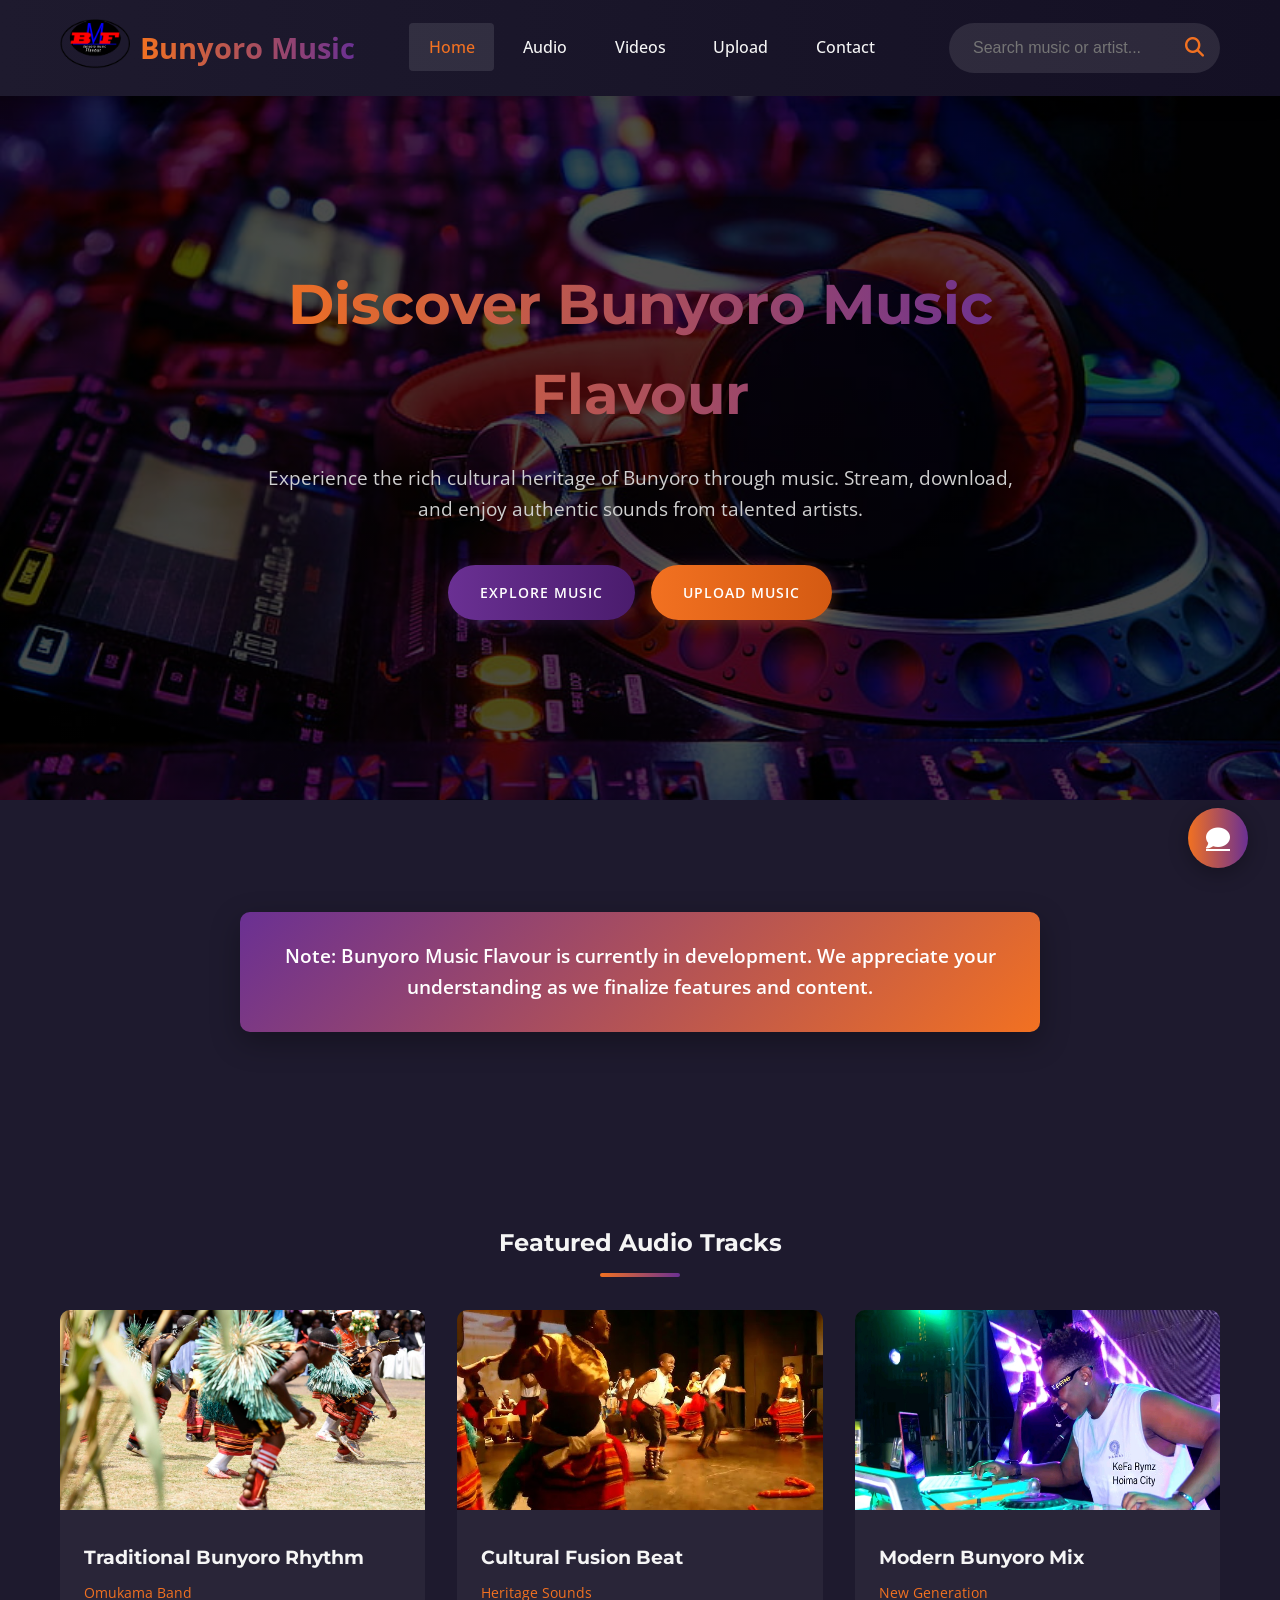
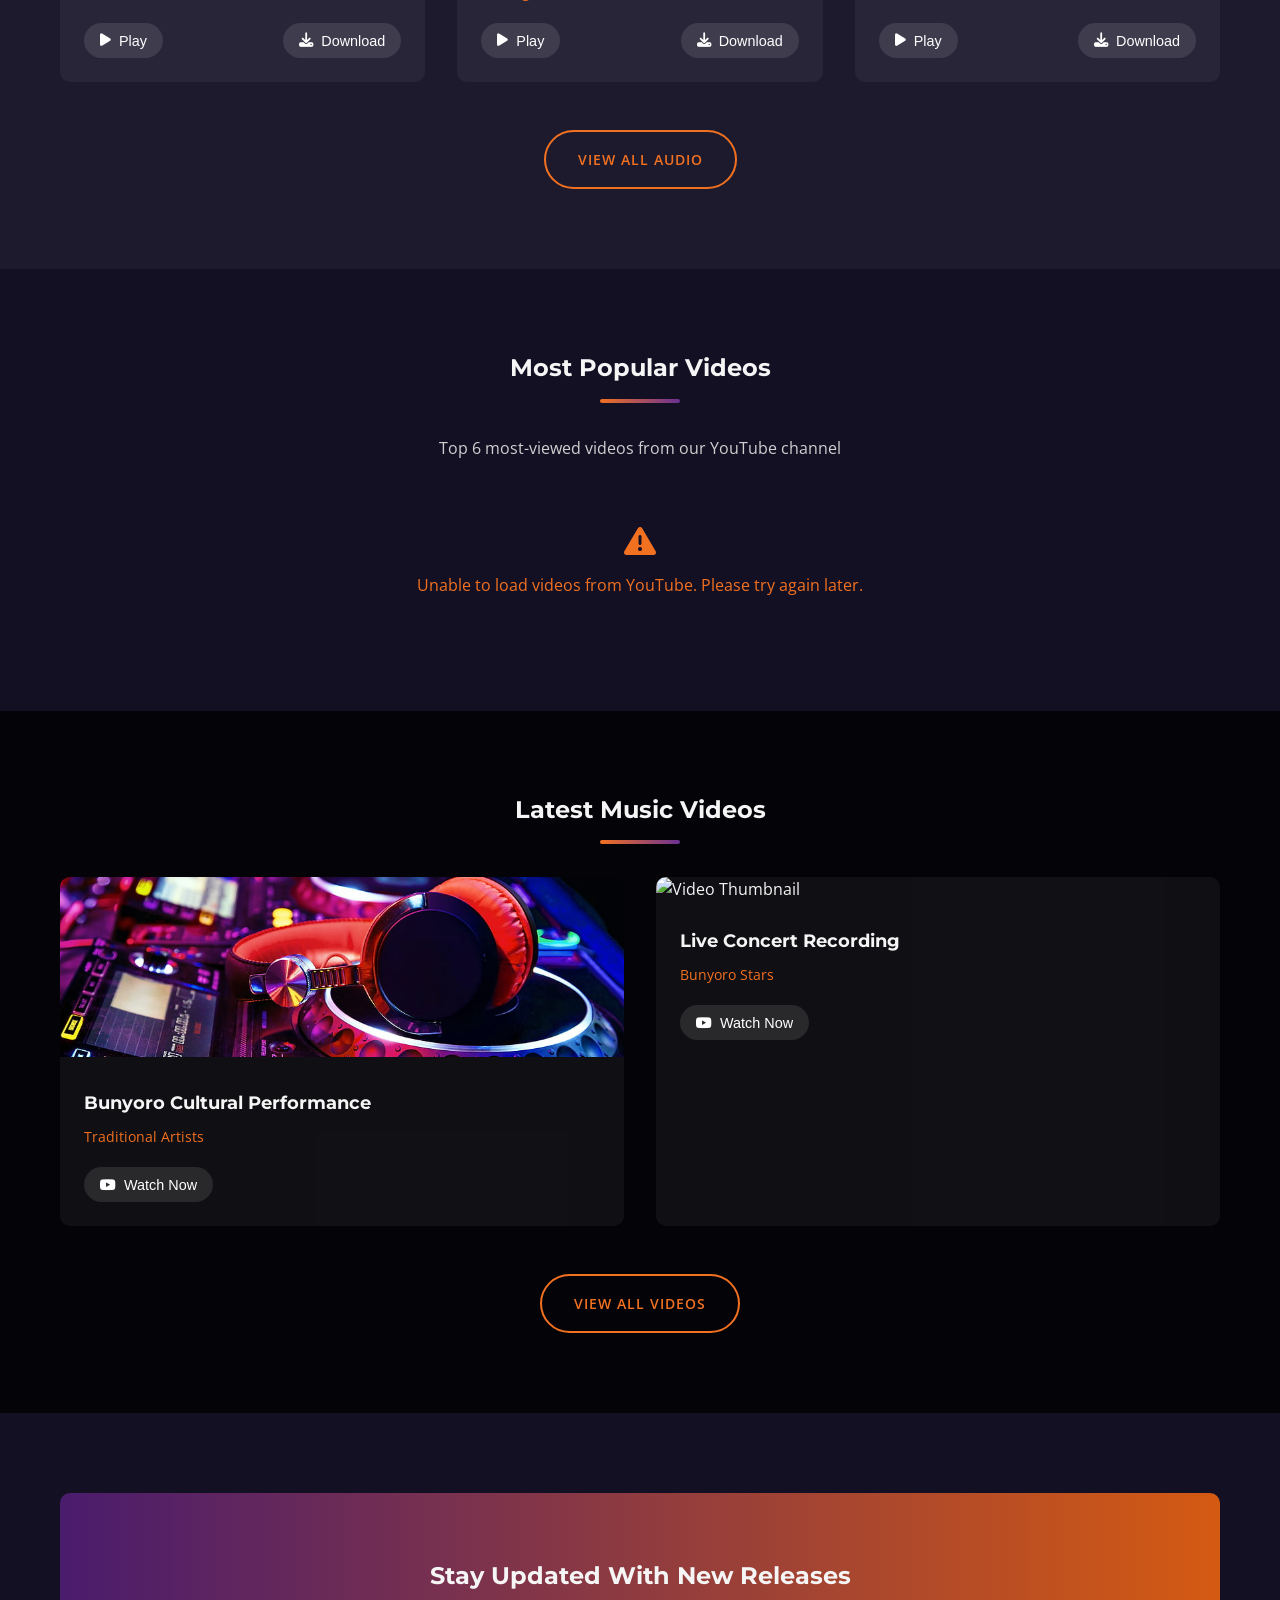
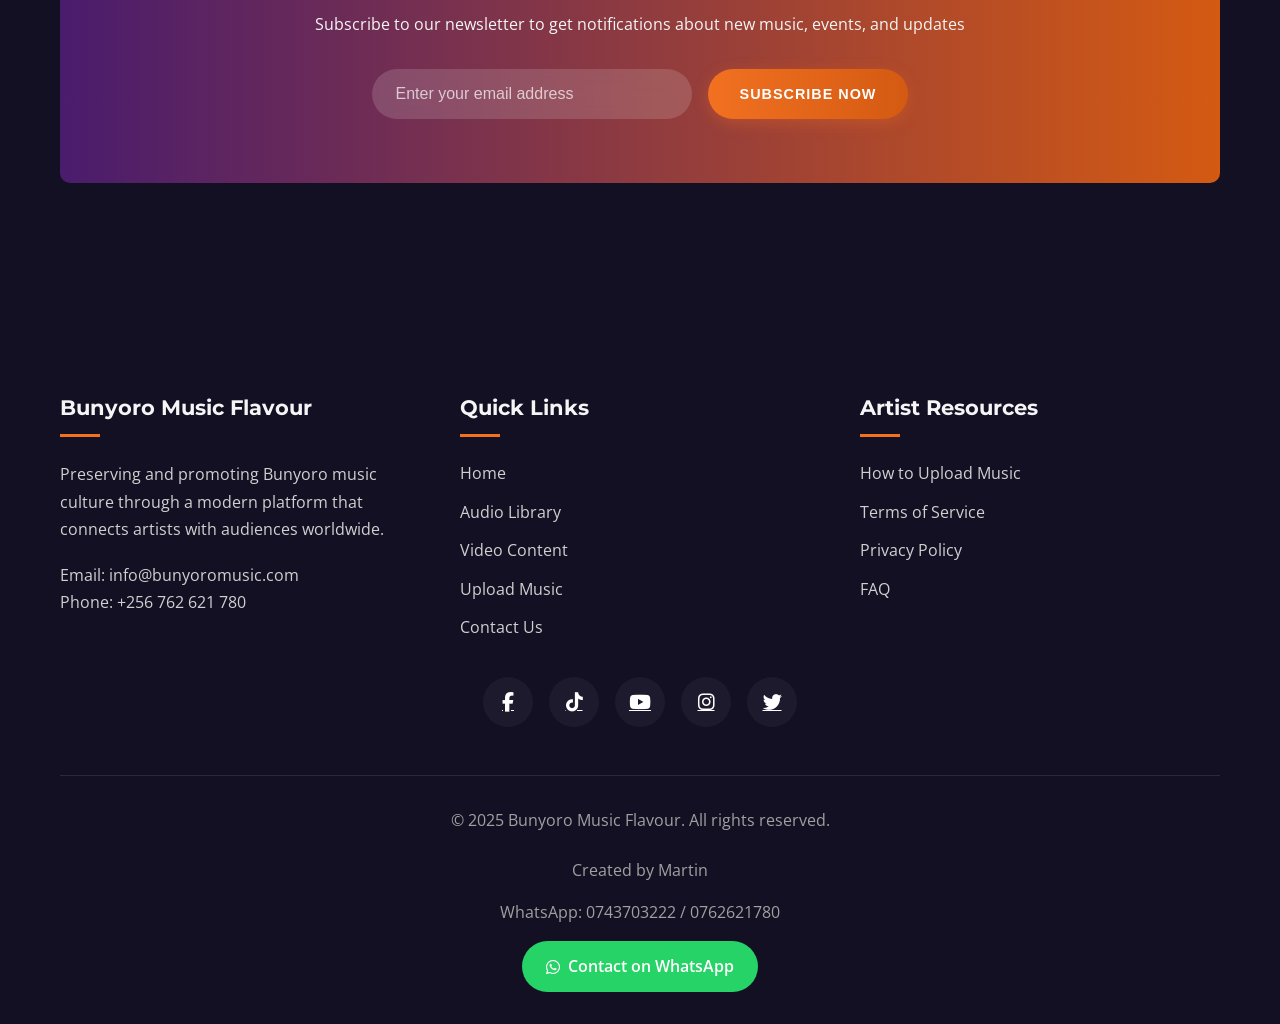
==== commit c7562aa3: "Add files via upload" ====
--- a/index.html
+++ b/index.html
@@ -9,957 +9,23 @@
     <!--favicon-->
     <link rel="icon" type="image/png" href="bmf.png">
     <link rel="shortcut icon" type="image/png" href="favicon.png">
-    <style>
-        :root {
-            --primary: #6a3093;
-            --primary-dark: #4a1c6d;
-            --secondary: #f27121;
-            --secondary-dark: #d45a12;
-            --accent: #00b4db;
-            --dark: #1e1a2e;
-            --darker: #141024;
-            --light: #f5f5f5;
-            --lighter: #ffffff;
-            --gray: #a0a0a0;
-            --gray-light: #d0d0d0;
-            --success: #38ef7d;
-        }
-        
-        * {
-            margin: 0;
-            padding: 0;
-            box-sizing: border-box;
-        }
-        
-        body {
-            background-color: var(--darker);
-            color: var(--light);
-            font-family: 'Open Sans', sans-serif;
-            line-height: 1.6;
-            overflow-x: hidden;
-        }
-        
-        h1, h2, h3, h4, h5 {
-            font-family: 'Montserrat', sans-serif;
-            font-weight: 700;
-            margin-bottom: 1rem;
-        }
-        
-        .container {
-            width: 100%;
-            max-width: 1200px;
-            margin: 0 auto;
-            padding: 0 20px;
-        }
-        
-        /* Header Styles */
-        .header {
-            background: linear-gradient(to right, var(--dark), var(--darker));
-            padding: 1.2rem 0;
-            position: fixed;
-            width: 100%;
-            top: 0;
-            z-index: 1000;
-            box-shadow: 0 4px 20px rgba(0, 0, 0, 0.2);
-        }
-        
-        .header-content {
-            display: flex;
-            justify-content: space-between;
-            align-items: center;
-        }
-        
-        .logo {
-            display: flex;
-            align-items: center;
-            cursor: pointer;
-        }
-        
-        .logo-icon {
-            margin-right: 10px;
-        }
-
-        .logo-icon img {
-            width: 70px;
-            height: 50px;
-        }
-        
-        .logo-text {
-            font-size: 1.8rem;
-            font-weight: 700;
-            background: linear-gradient(to right, var(--secondary), var(--primary));
-            -webkit-background-clip: text;
-            -webkit-text-fill-color: transparent;
-        }
-        
-        .nav-menu {
-            display: flex;
-            list-style: none;
-        }
-        
-        .nav-link {
-            color: var(--light);
-            text-decoration: none;
-            padding: 0.8rem 1.2rem;
-            margin: 0 0.3rem;
-            border-radius: 4px;
-            transition: all 0.3s ease;
-            font-weight: 500;
-            cursor: pointer;
-        }
-        
-        .nav-link:hover, .nav-link.active {
-            background: rgba(255, 255, 255, 0.1);
-            color: var(--secondary);
-        }
-        
-        .search-container {
-            display: flex;
-            align-items: center;
-            background: rgba(255, 255, 255, 0.1);
-            border-radius: 30px;
-            padding: 0.5rem 1rem;
-            transition: all 0.3s ease;
-        }
-        
-        .search-container:focus-within {
-            background: rgba(255, 255, 255, 0.15);
-            box-shadow: 0 0 0 2px var(--secondary);
-        }
-        
-        .search-container input {
-            background: transparent;
-            border: none;
-            color: var(--light);
-            padding: 0.5rem;
-            width: 220px;
-            outline: none;
-            font-size: 1rem;
-        }
-        
-        .search-btn {
-            background: transparent;
-            border: none;
-            color: var(--secondary);
-            cursor: pointer;
-            font-size: 1.2rem;
-        }
-        
-        /* Main Content Area */
-        .main-content {
-            margin-top: 80px;
-            min-height: calc(100vh - 180px);
-        }
-        
-        .page {
-            display: none;
-            animation: fadeIn 0.5s ease;
-        }
-        
-        .page.active {
-            display: block;
-        }
-        
-        /* Hero Section */
-        .hero {
-            background: linear-gradient(rgba(0, 0, 0, 0.7), rgba(0, 0, 0, 0.7)), url('img7.jpg') no-repeat center center/cover;
-            height: 80vh;
-            display: flex;
-            align-items: center;
-            text-align: center;
-        }
-        
-        .hero-content {
-            max-width: 800px;
-            margin: 0 auto;
-        }
-        
-        .hero-title {
-            font-size: 3.5rem;
-            margin-bottom: 1.5rem;
-            background: linear-gradient(to right, var(--secondary), var(--primary));
-            -webkit-background-clip: text;
-            -webkit-text-fill-color: transparent;
-        }
-        
-        .hero-description {
-            font-size: 1.2rem;
-            margin-bottom: 2.5rem;
-            color: var(--gray-light);
-        }
-        
-        /* Buttons */
-        .btn {
-            display: inline-block;
-            padding: 1rem 2rem;
-            border-radius: 50px;
-            text-decoration: none;
-            font-weight: 600;
-            text-transform: uppercase;
-            letter-spacing: 1px;
-            transition: all 0.3s ease;
-            border: none;
-            cursor: pointer;
-            font-size: 0.9rem;
-        }
-        
-        .btn-primary {
-            background: linear-gradient(to right, var(--primary), var(--primary-dark));
-            color: white;
-            box-shadow: 0 4px 15px rgba(106, 48, 147, 0.3);
-        }
-        
-        .btn-primary:hover {
-            transform: translateY(-3px);
-            box-shadow: 0 8px 25px rgba(106, 48, 147, 0.4);
-        }
-        
-        .btn-secondary {
-            background: linear-gradient(to right, var(--secondary), var(--secondary-dark));
-            color: white;
-            box-shadow: 0 4px 15px rgba(242, 113, 33, 0.3);
-        }
-        
-        .btn-secondary:hover {
-            transform: translateY(-3px);
-            box-shadow: 0 8px 25px rgba(242, 113, 33, 0.4);
-        }
-        
-        .btn-outline {
-            background: transparent;
-            color: var(--secondary);
-            border: 2px solid var(--secondary);
-        }
-        
-        .btn-outline:hover {
-            background: var(--secondary);
-            color: white;
-        }
-        
-        /* Section Styles */
-        .section {
-            padding: 5rem 0;
-        }
-        
-        .section-title {
-            text-align: center;
-            margin-bottom: 3rem;
-            position: relative;
-        }
-        
-        .section-title:after {
-            content: '';
-            position: absolute;
-            bottom: -15px;
-            left: 50%;
-            transform: translateX(-50%);
-            width: 80px;
-            height: 4px;
-            background: linear-gradient(to right, var(--secondary), var(--primary));
-            border-radius: 2px;
-        }
-        
-        .section-dark {
-            background: var(--dark);
-        }
-        
-        .section-darker {
-            background: var(--darker);
-        }
-        
-        /* Development Notice */
-        .dev-notice {
-            background: linear-gradient(135deg, var(--primary), var(--secondary));
-            padding: 2rem;
-            margin: 2rem auto;
-            border-radius: 10px;
-            text-align: center;
-            max-width: 800px;
-            box-shadow: 0 10px 30px rgba(0, 0, 0, 0.3);
-            animation: pulseNotice 3s infinite;
-            height: 120px;
-            display: flex;
-            align-items: center;
-            justify-content: center;
-        }
-        
-        .dev-notice p {
-            font-size: 1.2rem;
-            font-weight: 600;
-            color: white;
-            margin: 0;
-        }
-        
-        @keyframes pulseNotice {
-            0%, 50% {
-                opacity: 1;
-                transform: scale(1);
-            }
-            
-            55%, 95% {
-                opacity: 0.7;
-                transform: scale(0.8);
-            }
-            100% {
-                opacity: 1;
-                transform: scale(1);
-            }
-        }
-        
-        /* Music Grid */
-        .music-grid {
-            display: grid;
-            grid-template-columns: repeat(auto-fill, minmax(280px, 1fr));
-            gap: 2rem;
-            margin-top: 2rem;
-        }
-        
-        .music-card {
-            background: rgba(255, 255, 255, 0.05);
-            border-radius: 10px;
-            overflow: hidden;
-            transition: all 0.3s ease;
-            position: relative;
-        }
-        
-        .music-card:hover {
-            transform: translateY(-10px);
-            box-shadow: 0 15px 30px rgba(0, 0, 0, 0.3);
-        }
-        
-        .music-thumb {
-            width: 100%;
-            height: 200px;
-            object-fit: cover;
-        }
-        
-        .music-info {
-            padding: 1.5rem;
-        }
-        
-        .music-title {
-            font-size: 1.2rem;
-            margin-bottom: 0.5rem;
-            white-space: nowrap;
-            overflow: hidden;
-            text-overflow: ellipsis;
-        }
-        
-        .music-artist {
-            color: var(--secondary);
-            margin-bottom: 1.2rem;
-            font-size: 0.9rem;
-        }
-        
-        .music-actions {
-            display: flex;
-            justify-content: space-between;
-        }
-        
-        .action-btn {
-            background: rgba(255, 255, 255, 0.1);
-            border: none;
-            color: white;
-            padding: 0.6rem 1rem;
-            border-radius: 50px;
-            cursor: pointer;
-            transition: all 0.3s ease;
-            font-size: 0.9rem;
-            display: flex;
-            align-items: center;
-            gap: 0.5rem;
-        }
-        
-        .action-btn:hover {
-            background: var(--secondary);
-            transform: translateY(-2px);
-        }
-        
-        /* Video Section */
-        .video-section {
-            background: linear-gradient(rgba(0, 0, 0, 0.8), rgba(0, 0, 0, 0.8)), url('https://images.unsplash.com/photo-1493225457124-a3eb161ffa5f?ixlib=rb-4.0.3&ixid=M3wxMjA3fDB8MHxwaG90by1wYWdlfHx8fGVufDB8fHx8fA%3D%3D&auto=format&fit=crop&w=1470&q=80') fixed;
-            background-size: cover;
-        }
-        
-        .video-container {
-            display: grid;
-            grid-template-columns: repeat(auto-fit, minmax(300px, 1fr));
-            gap: 2rem;
-        }
-        
-        .video-card {
-            background: rgba(255, 255, 255, 0.05);
-            border-radius: 10px;
-            overflow: hidden;
-            transition: all 0.3s ease;
-        }
-        
-        .video-card:hover {
-            transform: translateY(-5px);
-            box-shadow: 0 10px 25px rgba(0, 0, 0, 0.3);
-        }
-        
-        .video-thumb {
-            width: 100%;
-            height: 180px;
-            object-fit: cover;
-        }
-        
-        .video-info {
-            padding: 1.5rem;
-        }
-        
-        .video-title {
-            font-size: 1.1rem;
-            margin-bottom: 0.5rem;
-        }
-        
-        .video-artist {
-            color: var(--secondary);
-            margin-bottom: 1.2rem;
-            font-size: 0.9rem;
-        }
-
-        .video-views {
-            color: var(--gray-light);
-            font-size: 0.8rem;
-            margin-bottom: 1rem;
-        }
-        
-        /* YouTube Videos Section */
-        .youtube-video-card {
-            background: rgba(255, 255, 255, 0.05);
-            border-radius: 10px;
-            overflow: hidden;
-            transition: all 0.3s ease;
-        }
-        
-        .youtube-video-card:hover {
-            transform: translateY(-5px);
-            box-shadow: 0 10px 25px rgba(0, 0, 0, 0.3);
-        }
-        
-        .youtube-video-thumb {
-            width: 100%;
-            height: 180px;
-            object-fit: cover;
-            cursor: pointer;
-        }
-        
-        .youtube-video-info {
-            padding: 1.5rem;
-        }
-        
-        .youtube-video-title {
-            font-size: 1.1rem;
-            margin-bottom: 0.5rem;
-            display: -webkit-box;
-            -webkit-line-clamp: 2;
-            -webkit-box-orient: vertical;
-            overflow: hidden;
-        }
-        
-        .youtube-video-views {
-            color: var(--secondary);
-            margin-bottom: 1.2rem;
-            font-size: 0.9rem;
-        }
-        
-        /* Artist Section */
-        .artist-options {
-            display: grid;
-            grid-template-columns: repeat(auto-fit, minmax(300px, 1fr));
-            gap: 2rem;
-            margin-top: 2rem;
-        }
-        
-        .artist-option {
-            background: rgba(255, 255, 255, 0.05);
-            padding: 2.5rem 2rem;
-            border-radius: 10px;
-            text-align: center;
-            transition: all 0.3s ease;
-        }
-        
-        .artist-option:hover {
-            transform: translateY(-5px);
-            box-shadow: 0 15px 30px rgba(0, 0, 0, 0.2);
-        }
-        
-        .artist-option h3 {
-            font-size: 1.5rem;
-            margin-bottom: 1rem;
-        }
-        
-        .artist-option p {
-            color: var(--gray-light);
-            margin-bottom: 1.5rem;
-            line-height: 1.7;
-        }
-        
-        /* Forms */
-        .form-container {
-            max-width: 600px;
-            margin: 0 auto;
-            background: rgba(255, 255, 255, 0.05);
-            padding: 2.5rem;
-            border-radius: 10px;
-        }
-        
-        .form-group {
-            margin-bottom: 1.5rem;
-        }
-        
-        .form-group label {
-            display: block;
-            margin-bottom: 0.5rem;
-            color: var(--gray-light);
-            font-weight: 500;
-        }
-        
-        .form-control {
-            width: 100%;
-            padding: 1rem;
-            border: 1px solid rgba(255, 255, 255, 0.1);
-            border-radius: 5px;
-            background: rgba(255, 255, 255, 0.05);
-            color: var(--light);
-            font-size: 1rem;
-            transition: all 0.3s ease;
-        }
-        
-        .form-control:focus {
-            outline: none;
-            border-color: var(--secondary);
-            box-shadow: 0 0 0 2px rgba(242, 113, 33, 0.2);
-        }
-        
-        /* Developer Section */
-        .developer-section {
-            margin-top: 4rem;
-            text-align: center;
-        }
-        
-        .developer-card {
-            background: rgba(255, 255, 255, 0.05);
-            border-radius: 15px;
-            padding: 2.5rem;
-            max-width: 800px;
-            margin: 0 auto;
-            box-shadow: 0 10px 30px rgba(0, 0, 0, 0.2);
-        }
-        
-        .developer-image {
-            width: 150px;
-            height: 150px;
-            border-radius: 50%;
-            object-fit: cover;
-            margin: 0 auto 1.5rem;
-            border: 4px solid var(--secondary);
-        }
-        
-        .developer-name {
-            font-size: 1.8rem;
-            margin-bottom: 1rem;
-            color: var(--secondary);
-        }
-        
-        .developer-contact {
-            margin-bottom: 2rem;
-            color: var(--gray-light);
-        }
-        
-        .developer-contact p {
-            margin-bottom: 0.5rem;
-        }
-        
-        .developer-ad {
-            background: rgba(255, 255, 255, 0.05);
-            padding: 1.5rem;
-            border-radius: 10px;
-            margin-top: 1.5rem;
-            text-align: left;
-        }
-        
-        .developer-ad h4 {
-            color: var(--secondary);
-            margin-bottom: 1rem;
-            text-align: center;
-        }
-        
-        /* Subscription Section */
-        .subscribe-section {
-            text-align: center;
-            background: linear-gradient(to right, var(--primary-dark), var(--secondary-dark));
-            padding: 4rem 0;
-            border-radius: 10px;
-        }
-        
-        .subscribe-form {
-            display: flex;
-            justify-content: center;
-            margin-top: 2rem;
-            flex-wrap: wrap;
-            gap: 1rem;
-        }
-        
-        .subscribe-input {
-            padding: 1rem 1.5rem;
-            border: none;
-            border-radius: 50px;
-            background: rgba(255, 255, 255, 0.15);
-            color: white;
-            font-size: 1rem;
-            outline: none;
-            width: 320px;
-            backdrop-filter: blur(10px);
-        }
-        
-        .subscribe-input::placeholder {
-            color: rgba(255, 255, 255, 0.7);
-        }
-        
-        .subscribe-input:focus {
-            background: rgba(255, 255, 255, 0.2);
-            box-shadow: 0 0 0 2px white;
-        }
-        
-        /* Social Media */
-        .social-links {
-            display: flex;
-            justify-content: center;
-            gap: 1.5rem;
-            margin-top: 2rem;
-        }
-        
-        .social-link {
-            display: flex;
-            align-items: center;
-            justify-content: center;
-            width: 50px;
-            height: 50px;
-            border-radius: 50%;
-            background: var(--dark);
-            color: white;
-            font-size: 1.2rem;
-            transition: all 0.3s ease;
-        }
-        
-        .social-link:hover {
-            transform: translateY(-5px);
-            background: var(--secondary);
-        }
-        
-        /* Ads Section */
-        .ads-container {
-            display: grid;
-            grid-template-columns: repeat(auto-fit, minmax(250px, 1fr));
-            gap: 1.5rem;
-            margin-top: 2rem;
-        }
-        
-        .ad-placeholder {
-            background: rgba(255, 255, 255, 0.05);
-            height: 200px;
-            border-radius: 10px;
-            display: flex;
-            align-items: center;
-            justify-content: center;
-            color: var(--gray);
-            font-size: 1.1rem;
-            transition: all 0.3s ease;
-        }
-        
-        .ad-placeholder:hover {
-            background: rgba(255, 255, 255, 0.08);
-            color: var(--secondary);
-        }
-        
-        /* Footer */
-        .footer {
-            background: var(--darker);
-            padding: 4rem 0 2rem;
-            margin-top: 4rem;
-        }
-        
-        .footer-content {
-            display: grid;
-            grid-template-columns: repeat(auto-fit, minmax(250px, 1fr));
-            gap: 2.5rem;
-        }
-        
-        .footer-section h3 {
-            font-size: 1.3rem;
-            margin-bottom: 1.5rem;
-            position: relative;
-            padding-bottom: 0.8rem;
-        }
-        
-        .footer-section h3:after {
-            content: '';
-            position: absolute;
-            bottom: 0;
-            left: 0;
-            width: 40px;
-            height: 3px;
-            background: var(--secondary);
-        }
-        
-        .footer-section p {
-            color: var(--gray-light);
-            margin-bottom: 1.2rem;
-            line-height: 1.7;
-        }
-        
-        .footer-section a {
-            display: block;
-            color: var(--gray-light);
-            margin-bottom: 0.8rem;
-            text-decoration: none;
-            transition: all 0.3s ease;
-        }
-        
-        .footer-section a:hover {
-            color: var(--secondary);
-            transform: translateX(5px);
-        }
-        
-        .footer-bottom {
-            text-align: center;
-            margin-top: 3rem;
-            padding-top: 2rem;
-            border-top: 1px solid rgba(255, 255, 255, 0.1);
-            color: var(--gray);
-        }
-        
-        .footer-creator {
-            margin-top: 1.5rem;
-            display: flex;
-            flex-direction: column;
-            align-items: center;
-            gap: 1rem;
-        }
-        
-        .whatsapp-btn {
-            display: inline-flex;
-            align-items: center;
-            gap: 0.5rem;
-            background: #25D366;
-            color: white;
-            padding: 0.8rem 1.5rem;
-            border-radius: 50px;
-            text-decoration: none;
-            font-weight: 600;
-            transition: all 0.3s ease;
-        }
-        
-        .whatsapp-btn:hover {
-            transform: translateY(-3px);
-            box-shadow: 0 5px 15px rgba(37, 211, 102, 0.4);
-        }
-        
-        .footer-social-links {
-            display: flex;
-            justify-content: center;
-            gap: 1rem;
-            margin-top: 1.5rem;
-        }
-        
-        /* Floating Button */
-        .float-btn {
-            position: fixed;
-            bottom: 2rem;
-            right: 2rem;
-            width: 60px;
-            height: 60px;
-            background: linear-gradient(to right, var(--secondary), var(--primary));
-            color: white;
-            border-radius: 50%;
-            display: flex;
-            align-items: center;
-            justify-content: center;
-            font-size: 1.5rem;
-            box-shadow: 0 5px 20px rgba(0, 0, 0, 0.3);
-            z-index: 100;
-            transition: all 0.3s ease;
-            animation: pulse 2s infinite;
-        }
-        
-        .float-btn:hover {
-            transform: scale(1.1) rotate(10deg);
-        }
-        
-        /* YouTube Player Modal */
-        .youtube-modal {
-            display: none;
-            position: fixed;
-            top: 0;
-            left: 0;
-            width: 100%;
-            height: 100%;
-            background: rgba(0, 0, 0, 0.9);
-            z-index: 2000;
-            justify-content: center;
-            align-items: center;
-        }
-        
-        .youtube-modal-content {
-            position: relative;
-            width: 90%;
-            max-width: 800px;
-            background: var(--dark);
-            border-radius: 10px;
-            overflow: hidden;
-        }
-        
-        .youtube-modal-close {
-            position: absolute;
-            top: 10px;
-            right: 10px;
-            background: rgba(0, 0, 0, 0.7);
-            color: white;
-            border: none;
-            width: 30px;
-            height: 30px;
-            border-radius: 50%;
-            cursor: pointer;
-            z-index: 2001;
-            display: flex;
-            align-items: center;
-            justify-content: center;
-        }
-        
-        .youtube-player-container {
-            position: relative;
-            width: 100%;
-            height: 0;
-            padding-bottom: 56.25%; /* 16:9 aspect ratio */
-        }
-        
-        .youtube-player-container iframe {
-            position: absolute;
-            top: 0;
-            left: 0;
-            width: 100%;
-            height: 100%;
-            border: none;
-        }
-        
-        .loading-spinner {
-            text-align: center;
-            padding: 3rem;
-            color: var(--gray);
-        }
-        
-        .loading-spinner i {
-            font-size: 2rem;
-            margin-bottom: 1rem;
-            animation: spin 1s linear infinite;
-        }
-        
-        @keyframes spin {
-            0% { transform: rotate(0deg); }
-            100% { transform: rotate(360deg); }
-        }
-        
-        @keyframes pulse {
-            0% { box-shadow: 0 0 0 0 rgba(242, 113, 33, 0.7); }
-            70% { box-shadow: 0 0 0 12px rgba(242, 113, 33, 0); }
-            100% { box-shadow: 0 0 0 0 rgba(242, 113, 33, 0); }
-        }
-        
-        /* Animations */
-        @keyframes fadeIn {
-            from { opacity: 0; transform: translateY(20px); }
-            to { opacity: 1; transform: translateY(0); }
-        }
-        
-        /* Wave Decoration */
-        .wave {
-            position: absolute;
-            bottom: 0;
-            left: 0;
-            width: 100%;
-            overflow: hidden;
-            line-height: 0;
-        }
-        
-        /* Responsive Design */
-        @media (max-width: 992px) {
-            .hero-title {
-                font-size: 2.8rem;
-            }
-            
-            .search-container input {
-                width: 180px;
-            }
-        }
-        
-        @media (max-width: 768px) {
-            .header-content {
-                flex-direction: column;
-                gap: 1rem;
-            }
-            
-            .nav-menu {
-                margin-top: 1rem;
-                flex-wrap: wrap;
-                justify-content: center;
-            }
-            
-            .search-container {
-                width: 100%;
-                max-width: 400px;
-                margin-top: 1rem;
-            }
-            
-            .search-container input {
-                width: 100%;
-            }
-            
-            .hero-title {
-                font-size: 2.3rem;
-            }
-            
-            .hero-description {
-                font-size: 1rem;
-            }
-            
-            .music-grid, .video-container, .artist-options {
-                grid-template-columns: 1fr;
-            }
-            
-            .subscribe-input {
-                width: 100%;
-            }
-            
-            .developer-card {
-                padding: 1.5rem;
-            }
-            
-            .developer-image {
-                width: 120px;
-                height: 120px;
-            }
-        }
-    </style>
+    <link rel="stylesheet" href="style.css">
 </head>
 <body>
     <!-- Header -->
     <header class="header">
         <div class="container header-content">
-            <div class="logo" onclick="showPage('home')">
+            <div class="logo">
                 <div class="logo-icon"><img src="bmf.png" alt="Bunyoro Music Flavour Logo"></div>
                 <div class="logo-text">Bunyoro Music</div>
             </div>
             
             <ul class="nav-menu">
-                <li><a class="nav-link active" onclick="showPage('home')">Home</a></li>
-                <li><a class="nav-link" onclick="showPage('audio')">Audio</a></li>
-                <li><a class="nav-link" onclick="showPage('videos')">Videos</a></li>
-                <li><a class="nav-link" onclick="showPage('artists')">Artists</a></li>
-                <li><a class="nav-link" onclick="showPage('upload')">Upload</a></li>
-                <li><a class="nav-link" onclick="showPage('contact')">Contact</a></li>
+                <li><a class="nav-link active" href="index.html">Home</a></li>
+                <li><a class="nav-link" href="audio.html">Audio</a></li>
+                <li><a class="nav-link" href="videos.html">Videos</a></li>
+                <li><a class="nav-link" href="upload.html">Upload</a></li>
+                <li><a class="nav-link" href="contact.html">Contact</a></li>
             </ul>
             
             <div class="search-container">
@@ -973,595 +39,131 @@
     
     <!-- Main Content Area -->
     <div class="main-content">
-        <!-- Home Page -->
-        <div id="home-page" class="page active">
-            <!-- Hero Section -->
-            <section class="hero">
-                <div class="container hero-content">
-                    <h1 class="hero-title">Discover Bunyoro Music Flavour</h1>
-                    <p class="hero-description">Experience the rich cultural heritage of Bunyoro through music. Stream, download, and enjoy authentic sounds from talented artists.</p>
-                    <div style="display: flex; gap: 1rem; justify-content: center; flex-wrap: wrap;">
-                        <button class="btn btn-primary" onclick="showPage('audio')">Explore Music</button>
-                        <button class="btn btn-secondary" onclick="showPage('artists')">Join as Artist</button>
-                    </div>
-                </div>
-            </section>
-            
-            <!-- Development Notice -->
-            <section class="section section-dark">
-                <div class="container">
-                    <div class="dev-notice">
-                        <p>Note: Bunyoro Music Flavour is currently in development. We appreciate your understanding as we finalize features and content.</p>
-                    </div>
-                </div>
-            </section>
-            
-            <!-- Featured Audio -->
-            <section class="section section-dark">
-                <div class="container">
-                    <h2 class="section-title">Featured Audio Tracks</h2>
-                    <div class="music-grid">
-                        <div class="music-card">
-                            <img src="img1.jpg" class="music-thumb" alt="Music Thumbnail">
-                            <div class="music-info">
-                                <h3 class="music-title">Traditional Bunyoro Rhythm</h3>
-                                <p class="music-artist">Omukama Band</p>
-                                <div class="music-actions">
-                                    <button class="action-btn"><i class="fas fa-play"></i> Play</button>
-                                    <button class="action-btn"><i class="fas fa-download"></i> Download</button>
-                                </div>
+        <!-- Hero Section -->
+        <section class="hero">
+            <div class="container hero-content">
+                <h1 class="hero-title">Discover Bunyoro Music Flavour</h1>
+                <p class="hero-description">Experience the rich cultural heritage of Bunyoro through music. Stream, download, and enjoy authentic sounds from talented artists.</p>
+                <div style="display: flex; gap: 1rem; justify-content: center; flex-wrap: wrap;">
+                    <a href="audio.html" class="btn btn-primary">Explore Music</a>
+                    <a href="upload.html" class="btn btn-secondary">Upload Music</a>
+                </div>
+            </div>
+        </section>
+        
+        <!-- Development Notice -->
+        <section class="section section-dark">
+            <div class="container">
+                <div class="dev-notice">
+                    <p>Note: Bunyoro Music Flavour is currently in development. We appreciate your understanding as we finalize features and content.</p>
+                </div>
+            </div>
+        </section>
+        
+        <!-- Featured Audio -->
+        <section class="section section-dark">
+            <div class="container">
+                <h2 class="section-title">Featured Audio Tracks</h2>
+                <div class="music-grid">
+                    <div class="music-card">
+                        <img src="img1.jpg" class="music-thumb" alt="Music Thumbnail">
+                        <div class="music-info">
+                            <h3 class="music-title">Traditional Bunyoro Rhythm</h3>
+                            <p class="music-artist">Omukama Band</p>
+                            <div class="music-actions">
+                                <button class="action-btn"><i class="fas fa-play"></i> Play</button>
+                                <button class="action-btn"><i class="fas fa-download"></i> Download</button>
                             </div>
                         </div>
-                        
-                        <div class="music-card">
-                            <img src="img8.jpg" class="music-thumb" alt="Music Thumbnail">
-                            <div class="music-info">
-                                <h3 class="music-title">Cultural Fusion Beat</h3>
-                                <p class="music-artist">Heritage Sounds</p>
-                                <div class="music-actions">
-                                    <button class="action-btn"><i class="fas fa-play"></i> Play</button>
-                                    <button class="action-btn"><i class="fas fa-download"></i> Download</button>
-                                </div>
+                    </div>
+                    
+                    <div class="music-card">
+                        <img src="img8.jpg" class="music-thumb" alt="Music Thumbnail">
+                        <div class="music-info">
+                            <h3 class="music-title">Cultural Fusion Beat</h3>
+                            <p class="music-artist">Heritage Sounds</p>
+                            <div class="music-actions">
+                                <button class="action-btn"><i class="fas fa-play"></i> Play</button>
+                                <button class="action-btn"><i class="fas fa-download"></i> Download</button>
                             </div>
                         </div>
-                        
-                        <div class="music-card">
-                            <img src="img9.jpg" class="music-thumb" alt="Music Thumbnail">
-                            <div class="music-info">
-                                <h3 class="music-title">Modern Bunyoro Mix</h3>
-                                <p class="music-artist">New Generation</p>
-                                <div class="music-actions">
-                                    <button class="action-btn"><i class="fas fa-play"></i> Play</button>
-                                    <button class="action-btn"><i class="fas fa-download"></i> Download</button>
-                                </div>
+                    </div>
+                    
+                    <div class="music-card">
+                        <img src="img9.jpg" class="music-thumb" alt="Music Thumbnail">
+                        <div class="music-info">
+                            <h3 class="music-title">Modern Bunyoro Mix</h3>
+                            <p class="music-artist">New Generation</p>
+                            <div class="music-actions">
+                                <button class="action-btn"><i class="fas fa-play"></i> Play</button>
+                                <button class="action-btn"><i class="fas fa-download"></i> Download</button>
                             </div>
                         </div>
                     </div>
-                    <div style="text-align: center; margin-top: 3rem;">
-                        <button class="btn btn-outline" onclick="showPage('audio')">View All Audio</button>
-                    </div>
-                </div>
-            </section>
-            
-            <!-- Most Popular YouTube Videos -->
-            <section class="section section-darker">
-                <div class="container">
-                    <h2 class="section-title">Most Popular Videos</h2>
-                    <p style="text-align: center; margin-bottom: 2rem; color: var(--gray-light);">Top 6 most-viewed videos from our YouTube channel</p>
+                </div>
+                <div style="text-align: center; margin-top: 3rem;">
+                    <a href="audio.html" class="btn btn-outline">View All Audio</a>
+                </div>
+            </div>
+        </section>
+        
+        <!-- Most Popular YouTube Videos -->
+        <section class="section section-darker">
+            <div class="container">
+                <h2 class="section-title">Most Popular Videos</h2>
+                <p style="text-align: center; margin-bottom: 2rem; color: var(--gray-light);">Top 6 most-viewed videos from our YouTube channel</p>
+                
+                <div id="youtube-videos-container" class="video-container">
+                    <div class="loading-spinner">
+                        <i class="fas fa-spinner"></i>
+                        <p>Loading popular videos from YouTube...</p>
+                    </div>
+                </div>
+            </div>
+        </section>
+        
+        <!-- Featured Videos -->
+        <section class="section video-section">
+            <div class="container">
+                <h2 class="section-title">Latest Music Videos</h2>
+                <div class="video-container">
+                    <div class="video-card">
+                        <img src="img7.jpg" class="video-thumb" alt="Video Thumbnail">
+                        <div class="video-info">
+                            <h3 class="video-title">Bunyoro Cultural Performance</h3>
+                            <p class="video-artist">Traditional Artists</p>
+                            <button class="action-btn"><i class="fab fa-youtube"></i> Watch Now</button>
+                        </div>
+                    </div>
                     
-                    <div id="youtube-videos-container" class="video-container">
-                        <div class="loading-spinner">
-                            <i class="fas fa-spinner"></i>
-                            <p>Loading popular videos from YouTube...</p>
-                        </div>
-                    </div>
-                </div>
-            </section>
-            
-            <!-- Featured Videos -->
-            <section class="section video-section">
-                <div class="container">
-                    <h2 class="section-title">Latest Music Videos</h2>
-                    <div class="video-container">
-                        <div class="video-card">
-                            <img src="img7.jpg" class="video-thumb" alt="Video Thumbnail">
-                            <div class="video-info">
-                                <h3 class="video-title">Bunyoro Cultural Performance</h3>
-                                <p class="video-artist">Traditional Artists</p>
-                                <button class="action-btn"><i class="fab fa-youtube"></i> Watch Now</button>
-                            </div>
-                        </div>
-                        
-                        <div class="video-card">
-                            <img src="https://images.unsplash.com/photo-1470225620780-dba8ba36b745?ixlib=rb-4.0.3&ixid=M3wxMjA3fDB8MHxwaG90by1wYWdlfHx8fGVufDB8fHx8fA%3D%3D&auto=format&fit=crop&w=1470&q=80" class="video-thumb" alt="Video Thumbnail">
-                            <div class="video-info">
-                                <h3 class="video-title">Live Concert Recording</h3>
-                                <p class="video-artist">Bunyoro Stars</p>
-                                <button class="action-btn"><i class="fab fa-youtube"></i> Watch Now</button>
-                            </div>
-                        </div>
-                    </div>
-                    <div style="text-align: center; margin-top: 3rem;">
-                        <button class="btn btn-outline" onclick="showPage('videos')">View All Videos</button>
-                    </div>
-                </div>
-            </section>
-            
-            <!-- Subscription Section -->
-            <section class="section">
-                <div class="container">
-                    <div class="subscribe-section">
-                        <h2>Stay Updated With New Releases</h2>
-                        <p>Subscribe to our newsletter to get notifications about new music, events, and updates</p>
-                        <div class="subscribe-form">
-                            <input type="email" class="subscribe-input" placeholder="Enter your email address">
-                            <button class="btn btn-secondary">Subscribe Now</button>
-                        </div>
-                    </div>
-                </div>
-            </section>
-        </div>
-        
-        <!-- Audio Page -->
-        <div id="audio-page" class="page">
-            <section class="section section-dark" style="padding-top: 2rem;">
-                <div class="container">
-                    <h2 class="section-title">Audio Library</h2>
-                    <p style="text-align: center; margin-bottom: 2rem; color: var(--gray-light);">Discover and download the best of Bunyoro music</p>
-                    
-                    <div class="search-container" style="max-width: 500px; margin: 0 auto 3rem;">
-                        <input type="text" placeholder="Search audio tracks...">
-                        <button class="search-btn">
-                            <i class="fas fa-search"></i>
-                        </button>
-                    </div>
-                    
-                    <div class="music-grid">
-                        <div class="music-card">
-                            <img src="https://images.unsplash.com/photo-1511671782779-c97d3d27a1d4?ixlib=rb-4.0.3&ixid=M3wxMjA3fDB8MHxwaG90by1wYWdlfHx8fGVufDB8fHx8fA%3D%3D&auto=format&fit=crop&w=687&q=80" class="music-thumb" alt="Music Thumbnail">
-                            <div class="music-info">
-                                <h3 class="music-title">Traditional Bunyoro Rhythm</h3>
-                                <p class="music-artist">Omukama Band</p>
-                                <div class="music-actions">
-                                    <button class="action-btn"><i class="fas fa-play"></i> Play</button>
-                                    <button class="action-btn"><i class="fas fa-download"></i> Download</button>
-                                </div>
-                            </div>
-                        </div>
-                        
-                        <div class="music-card">
-                            <img src="https://images.unsplash.com/photo-1493225457124-a3eb161ffa5f?ixlib=rb-4.0.3&ixid=M3wxMjA3fDB8MHxwaG90by1wYWdlfHx8fGVufDB8fHx8fA%3D%3D&auto=format&fit=crop&w=1470&q=80" class="music-thumb" alt="Music Thumbnail">
-                            <div class="music-info">
-                                <h3 class="music-title">Cultural Fusion Beat</h3>
-                                <p class="music-artist">Heritage Sounds</p>
-                                <div class="music-actions">
-                                    <button class="action-btn"><i class="fas fa-play"></i> Play</button>
-                                    <button class="action-btn"><i class="fas fa-download"></i> Download</button>
-                                </div>
-                            </div>
-                        </div>
-                        
-                        <div class="music-card">
-                            <img src="https://images.unsplash.com/photo-1511379938547-c1f69419868d?ixlib=rb-4.0.3&ixid=M3wxMjA3fDB8MHxwaG90by1wYWdlfHx8fGVufDB8fHx8fA%3D%3D&auto=format&fit=crop&w=1470&q=80" class="music-thumb" alt="Music Thumbnail">
-                            <div class="music-info">
-                                <h3 class="music-title">Modern Bunyoro Mix</h3>
-                                <p class="music-artist">New Generation</p>
-                                <div class="music-actions">
-                                    <button class="action-btn"><i class="fas fa-play"></i> Play</button>
-                                    <button class="action-btn"><i class="fas fa-download"></i> Download</button>
-                                </div>
-                            </div>
-                        </div>
-                        
-                        <div class="music-card">
-                            <img src="https://images.unsplash.com/photo-1458560871784-56d23406c091?ixlib=rb-4.0.3&ixid=M3wxMjA3fDB8MHxwaG90by1wYWdlfHx8fGVufDB8fHx8fA%3D%3D&auto=format&fit=crop&w=1074&q=80" class="music-thumb" alt="Music Thumbnail">
-                            <div class="music-info">
-                                <h3 class="music-title">Bunyoro Heritage Melody</h3>
-                                <p class="music-artist">Cultural Voices</p>
-                                <div class="music-actions">
-                                    <button class="action-btn"><i class="fas fa-play"></i> Play</button>
-                                    <button class="action-btn"><i class="fas fa-download"></i> Download</button>
-                                </div>
-                            </div>
-                        </div>
-                        
-                        <div class="music-card">
-                            <img src="https://images.unsplash.com/photo-1508700115892-45ecd05ae2ad?ixlib=rb-4.0.3&ixid=M3wxMjA3fDB8MHxwaG90by1wYWdlfHx8fGVufDB8fHx8fA%3D%3D&auto=format&fit=crop&w=1169&q=80" class="music-thumb" alt="Music Thumbnail">
-                            <div class="music-info">
-                                <h3 class="music-title">Traditional Drums</h3>
-                                <p class="music-artist">Drum Masters</p>
-                                <div class="music-actions">
-                                    <button class="action-btn"><i class="fas fa-play"></i> Play</button>
-                                    <button class="action-btn"><i class="fas fa-download"></i> Download</button>
-                                </div>
-                            </div>
-                        </div>
-                        
-                        <div class="music-card">
-                            <img src="https://images.unsplash.com/photo-1470225620780-dba8ba36b745?ixlib=rb-4.0.3&ixid=M3wxMjA3fDB8MHxwaG90by1wYWdlfHx8fGVufDB8fHx8fA%3D%3D&auto=format&fit=crop&w=1470&q=80" class="music-thumb" alt="Music Thumbnail">
-                            <div class="music-info">
-                                <h3 class="music-title">Festival Sounds</h3>
-                                <p class="music-artist">Community Artists</p>
-                                <div class="music-actions">
-                                    <button class="action-btn"><i class="fas fa-play"></i> Play</button>
-                                    <button class="action-btn"><i class="fas fa-download"></i> Download</button>
-                                </div>
-                            </div>
-                        </div>
-                    </div>
-                    
-                    <div style="text-align: center; margin-top: 3rem;">
-                        <button class="btn btn-primary">Load More</button>
-                    </div>
-                </div>
-            </section>
-        </div>
-        
-        <!-- Videos Page -->
-        <div id="videos-page" class="page">
-            <section class="section video-section" style="padding-top: 2rem;">
-                <div class="container">
-                    <h2 class="section-title">Video Collection</h2>
-                    <p style="text-align: center; margin-bottom: 2rem; color: var(--gray-light);">Watch the latest music videos from Bunyoro artists</p>
-                    
-                    <div class="video-container">
-                        <div class="video-card">
-                            <img src="https://images.unsplash.com/photo-1550745165-9bc0b252726f?ixlib=rb-4.0.3&ixid=M3wxMjA3fDB8MHxwaG90by1wYWdlfHx8fGVufDB8fHx8fA%3D%3D&auto=format&fit=crop&w=687&q=80" class="video-thumb" alt="Video Thumbnail">
-                            <div class="video-info">
-                                <h3 class="video-title">Bunyoro Cultural Performance</h3>
-                                <p class="video-artist">Traditional Artists</p>
-                                <button class="action-btn"><i class="fab fa-youtube"></i> Watch Now</button>
-                            </div>
-                        </div>
-                        
-                        <div class="video-card">
-                            <img src="https://images.unsplash.com/photo-1470225620780-dba8ba36b745?ixlib=rb-4.0.3&ixid=M3wxMjA3fDB8MHxwaG90by1wYWdlfHx8fGVufDB8fHx8fA%3D%3D&auto=format&fit=crop&w=1470&q=80" class="video-thumb" alt="Video Thumbnail">
-                            <div class="video-info">
-                                <h3 class="video-title">Live Concert Recording</h3>
-                                <p class="video-artist">Bunyoro Stars</p>
-                                <button class="action-btn"><i class="fab fa-youtube"></i> Watch Now</button>
-                            </div>
-                        </div>
-                        
-                        <div class="video-card">
-                            <img src="https://images.unsplash.com/photo-1506157786151-b8491531f063?ixlib=rb-4.0.3&ixid=M3wxMjA3fDB8MHxwaG90by1wYWdlfHx8fGVufDB8fHx8fA%3D%3D&auto=format&fit=crop&w=1470&q=80" class="video-thumb" alt="Video Thumbnail">
-                            <div class="video-info">
-                                <h3 class="video-title">Music Video Premiere</h3>
-                                <p class="video-artist">Modern Bunyoro</p>
-                                <button class="action-btn"><i class="fab fa-youtube"></i> Watch Now</button>
-                            </div>
-                        </div>
-                        
-                        <div class="video-card">
-                            <img src="https://images.unsplash.com/photo-1470229722913-7c0e2dbbafd3?ixlib=rb-4.0.3&ixid=M3wxMjA3fDB8MHxwaG90by1wYWdlfHx8fGVufDB8fHx8fA%3D%3D&auto=format&fit=crop&w=1470&q=80" class="video-thumb" alt="Video Thumbnail">
-                            <div class="video-info">
-                                <h3 class="video-title">Cultural Dance</h3>
-                                <p class="video-artist">Dance Group</p>
-                                <button class="action-btn"><i class="fab fa-youtube"></i> Watch Now</button>
-                            </div>
-                        </div>
-                        
-                        <div class="video-card">
-                            <img src="https://images.unsplash.com/photo-1493225457124-a3eb161ffa5f?ixlib=rb-4.0.3&ixid=M3wxMjA3fDB8MHxwaG90by1wYWdlfHx8fGVufDB8fHx8fA%3D%3D&auto=format&fit=crop&w=1470&q=80" class="video-thumb" alt="Video Thumbnail">
-                            <div class="video-info">
-                                <h3 class="video-title">Traditional Instruments</h3>
-                                <p class="video-artist">Master Musicians</p>
-                                <button class="action-btn"><i class="fab fa-youtube"></i> Watch Now</button>
-                            </div>
-                        </div>
-                        
-                        <div class="video-card">
-                            <img src="https://images.unsplash.com/photo-1511379938547-c1f69419868d?ixlib=rb-4.0.3&ixid=M3wxMjA3fDB8MHxwaG90by1wYWdlfHx8fGVufDB8fHx8fA%3D%3D&auto=format&fit=crop&w=1470&q=80" class="video-thumb" alt="Video Thumbnail">
-                            <div class="video-info">
-                                <h3 class="video-title">Studio Session</h3>
-                                <p class="video-artist">Recording Artists</p>
-                                <button class="action-btn"><i class="fab fa-youtube"></i> Watch Now</button>
-                            </div>
-                        </div>
-                    </div>
-                    
-                    <div style="text-align: center; margin-top: 3rem;">
-                        <button class="btn btn-primary">Load More</button>
-                    </div>
-                </div>
-            </section>
-        </div>
-        
-        <!-- Artists Page -->
-        <div id="artists-page" class="page">
-            <section class="section section-darker" style="padding-top: 2rem;">
-                <div class="container">
-                    <h2 class="section-title">For Artists</h2>
-                    <p style="text-align: center; margin-bottom: 2rem; color: var(--gray-light);">Share your music with the world and grow your audience</p>
-                    
-                    <div class="artist-options">
-                        <div class="artist-option">
-                            <h3>Create Artist Account</h3>
-                            <p>Register as an artist to upload your music, reach a wider audience, and grow your fanbase in the Bunyoro community.</p>
-                            <button class="btn btn-primary" onclick="showPage('register')">Sign Up Now</button>
-                        </div>
-                        
-                        <div class="artist-option">
-                            <h3>Already Have Account?</h3>
-                            <p>Login to manage your music, track performance, and upload new songs for your fans to enjoy.</p>
-                            <button class="btn btn-secondary" onclick="showPage('login')">Artist Login</button>
-                        </div>
-                    </div>
-                    
-                    <div style="margin-top: 5rem;">
-                        <h2 class="section-title">Featured Artists</h2>
-                        <div class="music-grid">
-                            <div class="music-card">
-                                <img src="https://images.unsplash.com/photo-1494790108377-be9c29b29330?ixlib=rb-4.0.3&ixid=M3wxMjA3fDB8MHxwaG90by1wYWdlfHx8fGVufDB8fHx8fA%3D%3D&auto=format&fit=crop&w=687&q=80" class="music-thumb" alt="Artist">
-                                <div class="music-info">
-                                    <h3 class="music-title">Sarah Kemigisa</h3>
-                                    <p class="music-artist">12 Songs</p>
-                                    <div class="music-actions">
-                                        <button class="action-btn"><i class="fas fa-user"></i> Profile</button>
-                                        <button class="action-btn"><i class="fas fa-music"></i> Songs</button>
-                                    </div>
-                                </div>
-                            </div>
-                            
-                            <div class="music-card">
-                                <img src="https://images.unsplash.com/photo-1507003211169-0a1dd7228f2d?ixlib=rb-4.0.3&ixid=M3wxMjA3fDB8MHxwaG90by1wYWdlfHx8fGVufDB8fHx8fA%3D%3D&auto=format&fit=crop&w=687&q=80" class="music-thumb" alt="Artist">
-                                <div class="music-info">
-                                    <h3 class="music-title">John Mugisha</h3>
-                                    <p class="music-artist">8 Songs</p>
-                                    <div class="music-actions">
-                                        <button class="action-btn"><i class="fas fa-user"></i> Profile</button>
-                                        <button class="action-btn"><i class="fas fa-music"></i> Songs</button>
-                                    </div>
-                                </div>
-                            </div>
-                            
-                            <div class="music-card">
-                                <img src="https://images.unsplash.com/photo-1488426862026-3ee34a7d66df?ixlib=rb-4.0.3&ixid=M3wxMjA3fDB8MHxwaG90by1wYWdlfHx8fGVufDB8fHx8fA%3D%3D&auto=format&fit=crop&w=687&q=80" class="music-thumb" alt="Artist">
-                                <div class="music-info">
-                                    <h3 class="music-title">Mary Atim</h3>
-                                    <p class="music-artist">15 Songs</p>
-                                    <div class="music-actions">
-                                        <button class="action-btn"><i class="fas fa-user"></i> Profile</button>
-                                        <button class="action-btn"><i class="fas fa-music"></i> Songs</button>
-                                    </div>
-                                </div>
-                            </div>
-                        </div>
-                    </div>
-                </div>
-            </section>
-        </div>
-        
-        <!-- Upload Page -->
-        <div id="upload-page" class="page">
-            <section class="section section-dark" style="padding-top: 2rem;">
-                <div class="container">
-                    <h2 class="section-title">Upload Music</h2>
-                    <p style="text-align: center; margin-bottom: 2rem; color: var(--gray-light);">Share your music with the Bunyoro community</p>
-                    
-                    <div class="form-container">
-                        <form id="upload-form">
-                            <div class="form-group">
-                                <label for="songTitle">Song Title</label>
-                                <input type="text" id="songTitle" class="form-control" placeholder="Enter song title" required>
-                            </div>
-                            
-                            <div class="form-group">
-                                <label for="artistName">Artist Name</label>
-                                <input type="text" id="artistName" class="form-control" placeholder="Enter artist name" required>
-                            </div>
-                            
-                            <div class="form-group">
-                                <label for="songThumbnail">Thumbnail Image</label>
-                                <input type="file" id="songThumbnail" class="form-control" accept="image/*" required>
-                            </div>
-                            
-                            <div class="form-group">
-                                <label for="audioFile">Audio File (MP3, WAV)</label>
-                                <input type="file" id="audioFile" class="form-control" accept="audio/*" required>
-                            </div>
-                            
-                            <div class="form-group">
-                                <label for="videoFile">Video File (Will be uploaded to YouTube)</label>
-                                <input type="file" id="videoFile" class="form-control" accept="video/*">
-                            </div>
-                            
-                            <div class="form-group">
-                                <label for="songDescription">Description (Optional)</label>
-                                <textarea id="songDescription" class="form-control" rows="4" placeholder="Describe your song"></textarea>
-                            </div>
-                            
-                            <button type="submit" class="btn btn-primary" style="width: 100%;">Upload Music</button>
-                        </form>
-                    </div>
-                    
-                    <div style="margin-top: 3rem; background: rgba(255, 255, 255, 0.05); padding: 2rem; border-radius: 10px;">
-                        <h3 style="text-align: center; margin-bottom: 1rem;">Upload Policy</h3>
-                        <ul style="color: var(--gray-light); line-height: 1.8;">
-                            <li>All artists can upload music completely free of charge</li>
-                            <li>We support all Bunyoro artists in sharing their cultural heritage</li>
-                            <li>Videos are automatically uploaded to our YouTube channel</li>
-                            <li>We promote your music across our platform and social media</li>
-                            <li>You maintain full rights to your creative work</li>
-                        </ul>
-                    </div>
-                </div>
-            </section>
-        </div>
-        
-        <!-- Contact Page -->
-        <div id="contact-page" class="page">
-            <section class="section section-darker" style="padding-top: 2rem;">
-                <div class="container">
-                    <h2 class="section-title">Contact Us</h2>
-                    <p style="text-align: center; margin-bottom: 2rem; color: var(--gray-light);">Get in touch with us for any inquiries</p>
-                    
-                    <div class="form-container">
-                        <form id="contact-form">
-                            <div class="form-group">
-                                <label for="contactName">Your Name</label>
-                                <input type="text" id="contactName" class="form-control" placeholder="Enter your name" required>
-                            </div>
-                            
-                            <div class="form-group">
-                                <label for="contactEmail">Your Email</label>
-                                <input type="email" id="contactEmail" class="form-control" placeholder="Enter your email" required>
-                            </div>
-                            
-                            <div class="form-group">
-                                <label for="contactSubject">Subject</label>
-                                <input type="text" id="contactSubject" class="form-control" placeholder="Enter subject" required>
-                            </div>
-                            
-                            <div class="form-group">
-                                <label for="contactMessage">Message</label>
-                                <textarea id="contactMessage" class="form-control" rows="5" placeholder="Enter your message" required></textarea>
-                            </div>
-                            
-                            <button type="submit" class="btn btn-primary" style="width: 100%;">Send Message</button>
-                        </form>
-                    </div>
-                    
-                    <!-- Developer Section -->
-                    <div class="developer-section">
-                        <div class="developer-card">
-                            <h3 class="section-title">Developer</h3>
-                            <img src="img5.jpg" alt="Martin" class="developer-image">
-                            <h3 class="developer-name">Martin Tech</h3>
-                            <div class="developer-contact">
-                                <p><i class="fab fa-whatsapp"></i> WhatsApp: 0743703222 / 0762621780</p>
-                                <p><i class="fas fa-map-marker-alt"></i> Location: Hoima, Uganda</p>
-                            </div>
-                            <div class="developer-ad">
-                                <h4>Elevate Your Business with Martin Tech Solutions</h4>
-                                <p>Beyond the music of Bunyoro, I, Martin, am a professional developer dedicated to building powerful digital tools. I offer comprehensive services for businesses and institutions, including custom website development, robust management systems for schools and businesses, and eye-catching graphic design. I also specialize in reliable software sales and installation, and expert PC troubleshooting to keep your operations running smoothly. Let the same technical skill that powers Bunyoro Music Flavour build success for you.</p>
-                            </div>
-                        </div>
-                    </div>
-                    
-                    <div style="margin-top: 4rem;">
-                        <h3 style="text-align: center; margin-bottom: 1.5rem;">Other Ways to Reach Us</h3>
-                        <div style="display: grid; grid-template-columns: repeat(auto-fit, minmax(250px, 1fr)); gap: 2rem;">
-                            <div style="text-align: center; padding: 1.5rem; background: rgba(255, 255, 255, 0.05); border-radius: 10px;">
-                                <div style="font-size: 2.5rem; color: var(--secondary); margin-bottom: 1rem;">
-                                    <i class="fas fa-envelope"></i>
-                                </div>
-                                <h4>Email</h4>
-                                <p style="color: var(--gray-light);">info@bunyoromusic.com</p>
-                            </div>
-                            
-                            <div style="text-align: center; padding: 1.5rem; background: rgba(255, 255, 255, 0.05); border-radius: 10px;">
-                                <div style="font-size: 2.5rem; color: var(--secondary); margin-bottom: 1rem;">
-                                    <i class="fas fa-phone"></i>
-                                </div>
-                                <h4>Phone</h4>
-                                <p style="color: var(--gray-light);">+256 762 621 780</p>
-                            </div>
-                            
-                            <div style="text-align: center; padding: 1.5rem; background: rgba(255, 255, 255, 0.05); border-radius: 10px;">
-                                <div style="font-size: 2.5rem; color: var(--secondary); margin-bottom: 1rem;">
-                                    <i class="fas fa-map-marker-alt"></i>
-                                </div>
-                                <h4>Address</h4>
-                                <p style="color: var(--gray-light);">Hoima, Uganda</p>
-                            </div>
-                        </div>
-                    </div>
-                </div>
-            </section>
-        </div>
-        
-        <!-- Login Page -->
-        <div id="login-page" class="page">
-            <section class="section section-dark" style="padding-top: 2rem;">
-                <div class="container">
-                    <h2 class="section-title">Artist Login</h2>
-                    <p style="text-align: center; margin-bottom: 2rem; color: var(--gray-light);">Access your artist account to manage your music</p>
-                    
-                    <div class="form-container">
-                        <form id="login-form">
-                            <div class="form-group">
-                                <label for="loginEmail">Email Address</label>
-                                <input type="email" id="loginEmail" class="form-control" placeholder="Enter your email" required>
-                            </div>
-                            
-                            <div class="form-group">
-                                <label for="loginPassword">Password</label>
-                                <input type="password" id="loginPassword" class="form-control" placeholder="Enter your password" required>
-                            </div>
-                            
-                            <button type="submit" class="btn btn-primary" style="width: 100%;">Login</button>
-                            
-                            <p style="text-align: center; margin-top: 1.5rem; color: var(--gray-light);">
-                                Don't have an account? <a href="javascript:void(0);" onclick="showPage('register')" style="color: var(--secondary); text-decoration: none;">Register here</a>
-                            </p>
-                        </form>
-                    </div>
-                </div>
-            </section>
-        </div>
-        
-        <!-- Register Page -->
-        <div id="register-page" class="page">
-            <section class="section section-dark" style="padding-top: 2rem;">
-                <div class="container">
-                    <h2 class="section-title">Artist Registration</h2>
-                    <p style="text-align: center; margin-bottom: 2rem; color: var(--gray-light);">Create your artist account to start uploading music</p>
-                    
-                    <div class="form-container">
-                        <form id="register-form">
-                            <div class="form-group">
-                                <label for="regName">Full Name</label>
-                                <input type="text" id="regName" class="form-control" placeholder="Enter your full name" required>
-                            </div>
-                            
-                            <div class="form-group">
-                                <label for="regEmail">Email Address</label>
-                                <input type="email" id="regEmail" class="form-control" placeholder="Enter your email" required>
-                            </div>
-                            
-                            <div class="form-group">
-                                <label for="regLocation">Location</label>
-                                <input type="text" id="regLocation" class="form-control" placeholder="Enter your location" required>
-                            </div>
-                            
-                            <div class="form-group">
-                                <label for="regPhone">Phone Number</label>
-                                <input type="tel" id="regPhone" class="form-control" placeholder="Enter your phone number" required>
-                            </div>
-                            
-                            <div class="form-group">
-                                <label for="regPassword">Password</label>
-                                <input type="password" id="regPassword" class="form-control" placeholder="Create a password" required>
-                            </div>
-                            
-                            <div class="form-group">
-                                <label for="regConfirmPassword">Confirm Password</label>
-                                <input type="password" id="regConfirmPassword" class="form-control" placeholder="Confirm your password" required>
-                            </div>
-                            
-                            <button type="submit" class="btn btn-primary" style="width: 100%;">Register</button>
-                            
-                            <p style="text-align: center; margin-top: 1.5rem; color: var(--gray-light);">
-                                Already have an account? <a href="javascript:void(0);" onclick="showPage('login')" style="color: var(--secondary); text-decoration: none;">Login here</a>
-                            </p>
-                        </form>
-                    </div>
-                </div>
-            </section>
-        </div>
-    </div>
-    
-    <!-- YouTube Player Modal -->
-    <div id="youtube-modal" class="youtube-modal">
-        <div class="youtube-modal-content">
-            <button class="youtube-modal-close" onclick="closeYouTubeModal()">
-                <i class="fas fa-times"></i>
-            </button>
-            <div class="youtube-player-container">
-                <div id="youtube-player"></div>
-            </div>
-        </div>
+                    <div class="video-card">
+                        <img src="https://images.unsplash.com/photo-1470225620780-dba8ba36b745?ixlib=rb-4.0.3&ixid=M3wxMjA3fDB8MHxwaG90by1wYWdlfHx8fGVufDB8fHx8fA%3D%3D&auto=format&fit=crop&w=1470&q=80" class="video-thumb" alt="Video Thumbnail">
+                        <div class="video-info">
+                            <h3 class="video-title">Live Concert Recording</h3>
+                            <p class="video-artist">Bunyoro Stars</p>
+                            <button class="action-btn"><i class="fab fa-youtube"></i> Watch Now</button>
+                        </div>
+                    </div>
+                </div>
+                <div style="text-align: center; margin-top: 3rem;">
+                    <a href="videos.html" class="btn btn-outline">View All Videos</a>
+                </div>
+            </div>
+        </section>
+        
+        <!-- Subscription Section -->
+        <section class="section">
+            <div class="container">
+                <div class="subscribe-section">
+                    <h2>Stay Updated With New Releases</h2>
+                    <p>Subscribe to our newsletter to get notifications about new music, events, and updates</p>
+                    <div class="subscribe-form">
+                        <input type="email" class="subscribe-input" placeholder="Enter your email address">
+                        <button class="btn btn-secondary">Subscribe Now</button>
+                    </div>
+                </div>
+            </div>
+        </section>
     </div>
     
     <!-- Footer -->
@@ -1576,16 +178,16 @@
                 
                 <div class="footer-section">
                     <h3>Quick Links</h3>
-                    <a href="javascript:void(0);" onclick="showPage('home')">Home</a>
-                    <a href="javascript:void(0);" onclick="showPage('audio')">Audio Library</a>
-                    <a href="javascript:void(0);" onclick="showPage('videos')">Video Content</a>
-                    <a href="javascript:void(0);" onclick="showPage('artists')">Artist Registration</a>
-                    <a href="javascript:void(0);" onclick="showPage('contact')">Contact Us</a>
+                    <a href="index.html">Home</a>
+                    <a href="audio.html">Audio Library</a>
+                    <a href="videos.html">Video Content</a>
+                    <a href="upload.html">Upload Music</a>
+                    <a href="contact.html">Contact Us</a>
                 </div>
                 
                 <div class="footer-section">
                     <h3>Artist Resources</h3>
-                    <a href="javascript:void(0);" onclick="showPage('upload')">How to Upload Music</a>
+                    <a href="upload.html">How to Upload Music</a>
                     <a href="javascript:void(0);">Terms of Service</a>
                     <a href="javascript:void(0);">Privacy Policy</a>
                     <a href="javascript:void(0);">FAQ</a>
@@ -1614,233 +216,23 @@
         </div>
     </footer>
     
-    <!-- Floating Button -->
-    <a href="#" class="float-btn" onclick="showPage('contact')">
-        <i class="fas fa-headphones"></i>
-    </a>
+  <!-- Floating Button -->
+<a href="contact.html" class="float-btn">
+    <i class="fas fa-comment"></i>
+</a>
 
-    <script>
-        // YouTube API Configuration
-        const YOUTUBE_API_KEY = 'AIzaSyCshf5QauGva3cQjpV9bLdSHZb-IHy7SjI';
-        const CHANNEL_ID = 'UClkK6-wjQGAh4TFtmMI7wgA';
-        let youtubePlayer;
+    <!-- YouTube Player Modal -->
+    <div id="youtube-modal" class="youtube-modal">
+        <div class="youtube-modal-content">
+            <button class="youtube-modal-close" onclick="closeYouTubeModal()">
+                <i class="fas fa-times"></i>
+            </button>
+            <div class="youtube-player-container">
+                <div id="youtube-player"></div>
+            </div>
+        </div>
+    </div>
 
-        // Page Navigation
-        function showPage(pageId) {
-            // Hide all pages
-            document.querySelectorAll('.page').forEach(page => {
-                page.classList.remove('active');
-            });
-            
-            // Show the selected page
-            document.getElementById(pageId + '-page').classList.add('active');
-            
-            // Update active navigation link
-            document.querySelectorAll('.nav-link').forEach(link => {
-                link.classList.remove('active');
-            });
-            
-            // Add active class to the clicked nav link
-            event.target.classList.add('active');
-            
-            // Scroll to top
-            window.scrollTo(0, 0);
-            
-            // Load YouTube videos if switching to home page
-            if (pageId === 'home') {
-                setTimeout(() => {
-                    if (!window.youtubeVideosLoaded) {
-                        fetchPopularVideos();
-                    }
-                }, 100);
-            }
-        }
-        
-        // YouTube API Integration
-        async function fetchPopularVideos() {
-            try {
-                // First, get the uploads playlist ID from the channel
-                const channelResponse = await fetch(`https://www.googleapis.com/youtube/v3/channels?part=contentDetails&id=${CHANNEL_ID}&key=${YOUTUBE_API_KEY}`);
-                const channelData = await channelResponse.json();
-                
-                if (!channelData.items || channelData.items.length === 0) {
-                    throw new Error('Channel not found');
-                }
-                
-                const uploadsPlaylistId = channelData.items[0].contentDetails.relatedPlaylists.uploads;
-                
-                // Get videos from the uploads playlist
-                const playlistResponse = await fetch(`https://www.googleapis.com/youtube/v3/playlistItems?part=snippet&maxResults=50&playlistId=${uploadsPlaylistId}&key=${YOUTUBE_API_KEY}`);
-                const playlistData = await playlistResponse.json();
-                
-                if (!playlistData.items || playlistData.items.length === 0) {
-                    throw new Error('No videos found in channel');
-                }
-                
-                // Get video IDs for statistics
-                const videoIds = playlistData.items.map(item => item.snippet.resourceId.videoId);
-                
-                // Get video statistics (view counts)
-                const statsResponse = await fetch(`https://www.googleapis.com/youtube/v3/videos?part=statistics,snippet&id=${videoIds.join(',')}&key=${YOUTUBE_API_KEY}`);
-                const statsData = await statsResponse.json();
-                
-                // Sort videos by view count (descending) and take top 6
-                const popularVideos = statsData.items
-                    .sort((a, b) => b.statistics.viewCount - a.statistics.viewCount)
-                    .slice(0, 6);
-                
-                displayYouTubeVideos(popularVideos);
-                window.youtubeVideosLoaded = true;
-                
-            } catch (error) {
-                console.error('Error fetching YouTube videos:', error);
-                document.getElementById('youtube-videos-container').innerHTML = `
-                    <div class="error-message" style="text-align: center; padding: 2rem; color: var(--secondary);">
-                        <i class="fas fa-exclamation-triangle" style="font-size: 2rem; margin-bottom: 1rem;"></i>
-                        <p>Unable to load videos from YouTube. Please try again later.</p>
-                    </div>
-                `;
-            }
-        }
-
-        function displayYouTubeVideos(videos) {
-            const container = document.getElementById('youtube-videos-container');
-            
-            if (!videos || videos.length === 0) {
-                container.innerHTML = '<p style="text-align: center; color: var(--gray);">No videos found.</p>';
-                return;
-            }
-            
-            const videosHTML = videos.map(video => `
-                <div class="youtube-video-card">
-                    <img src="${video.snippet.thumbnails.medium.url}" 
-                         class="youtube-video-thumb" 
-                         alt="${video.snippet.title}"
-                         onclick="openYouTubeVideo('${video.id}')">
-                    <div class="youtube-video-info">
-                        <h3 class="youtube-video-title">${video.snippet.title}</h3>
-                        <p class="youtube-video-views">${formatViewCount(video.statistics.viewCount)} views</p>
-                        <button class="action-btn" onclick="openYouTubeVideo('${video.id}')">
-                            <i class="fab fa-youtube"></i> Watch Now
-                        </button>
-                    </div>
-                </div>
-            `).join('');
-            
-            container.innerHTML = videosHTML;
-        }
-
-        function formatViewCount(viewCount) {
-            const count = parseInt(viewCount);
-            if (count >= 1000000) {
-                return (count / 1000000).toFixed(1) + 'M';
-            } else if (count >= 1000) {
-                return (count / 1000).toFixed(1) + 'K';
-            }
-            return count.toString();
-        }
-
-        function openYouTubeVideo(videoId) {
-            const modal = document.getElementById('youtube-modal');
-            const playerContainer = document.getElementById('youtube-player');
-            
-            // Load YouTube IFrame API if not already loaded
-            if (!window.YT) {
-                const tag = document.createElement('script');
-                tag.src = "https://www.youtube.com/iframe_api";
-                const firstScriptTag = document.getElementsByTagName('script')[0];
-                firstScriptTag.parentNode.insertBefore(tag, firstScriptTag);
-                
-                window.onYouTubeIframeAPIReady = function() {
-                    createYouTubePlayer(videoId);
-                };
-            } else {
-                createYouTubePlayer(videoId);
-            }
-            
-            modal.style.display = 'flex';
-        }
-
-        function createYouTubePlayer(videoId) {
-            if (youtubePlayer) {
-                youtubePlayer.loadVideoById(videoId);
-            } else {
-                youtubePlayer = new YT.Player('youtube-player', {
-                    height: '100%',
-                    width: '100%',
-                    videoId: videoId,
-                    playerVars: {
-                        'autoplay': 1,
-                        'playsinline': 1
-                    },
-                    events: {
-                        'onReady': onPlayerReady,
-                        'onStateChange': onPlayerStateChange
-                    }
-                });
-            }
-        }
-
-        function onPlayerReady(event) {
-            // Player is ready
-        }
-
-        function onPlayerStateChange(event) {
-            // Handle player state changes
-        }
-
-        function closeYouTubeModal() {
-            const modal = document.getElementById('youtube-modal');
-            modal.style.display = 'none';
-            
-            if (youtubePlayer) {
-                youtubePlayer.stopVideo();
-            }
-        }
-
-        // Close modal when clicking outside the content
-        document.getElementById('youtube-modal').addEventListener('click', function(event) {
-            if (event.target === this) {
-                closeYouTubeModal();
-            }
-        });
-        
-        // Form submissions
-        document.getElementById('upload-form')?.addEventListener('submit', function(e) {
-            e.preventDefault();
-            alert('Music uploaded successfully! In a real application, this would connect to the server.');
-        });
-        
-        document.getElementById('contact-form')?.addEventListener('submit', function(e) {
-            e.preventDefault();
-            alert('Message sent successfully! We will get back to you soon.');
-            this.reset();
-        });
-        
-        document.getElementById('login-form')?.addEventListener('submit', function(e) {
-            e.preventDefault();
-            alert('Login successful! Redirecting to your dashboard.');
-        });
-        
-        document.getElementById('register-form')?.addEventListener('submit', function(e) {
-            e.preventDefault();
-            alert('Registration successful! You can now upload your music.');
-        });
-        
-        // Simple animation for page elements
-        document.addEventListener('DOMContentLoaded', function() {
-            const animatedElements = document.querySelectorAll('.music-card, .video-card, .artist-option');
-            
-            animatedElements.forEach((element, index) => {
-                element.style.animation = `fadeIn 0.5s ease ${index * 0.2}s forwards`;
-                element.style.opacity = 0;
-            });
-
-            // Load YouTube videos on initial home page load
-            if (document.getElementById('home-page').classList.contains('active')) {
-                fetchPopularVideos();
-            }
-        });
-    </script>
+    <script src="script.js"></script>
 </body>
 </html>
--- a/style.css
+++ b/style.css
@@ -0,0 +1,930 @@
+
+:root {
+    --primary: #6a3093;
+    --primary-dark: #4a1c6d;
+    --secondary: #f27121;
+    --secondary-dark: #d45a12;
+    --accent: #00b4db;
+    --dark: #1e1a2e;
+    --darker: #141024;
+    --light: #f5f5f5;
+    --lighter: #ffffff;
+    --gray: #a0a0a0;
+    --gray-light: #d0d0d0;
+    --success: #38ef7d;
+}
+
+* {
+    margin: 0;
+    padding: 0;
+    box-sizing: border-box;
+}
+
+body {
+    background-color: var(--darker);
+    color: var(--light);
+    font-family: 'Open Sans', sans-serif;
+    line-height: 1.6;
+    overflow-x: hidden;
+}
+
+h1, h2, h3, h4, h5 {
+    font-family: 'Montserrat', sans-serif;
+    font-weight: 700;
+    margin-bottom: 1rem;
+}
+
+.container {
+    width: 100%;
+    max-width: 1200px;
+    margin: 0 auto;
+    padding: 0 20px;
+}
+
+/* Header Styles */
+.header {
+    background: linear-gradient(to right, var(--dark), var(--darker));
+    padding: 1.2rem 0;
+    position: fixed;
+    width: 100%;
+    top: 0;
+    z-index: 1000;
+    box-shadow: 0 4px 20px rgba(0, 0, 0, 0.2);
+}
+
+.header-content {
+    display: flex;
+    justify-content: space-between;
+    align-items: center;
+}
+
+.logo {
+    display: flex;
+    align-items: center;
+    cursor: pointer;
+}
+
+.logo-icon {
+    margin-right: 10px;
+}
+
+.logo-icon img {
+    width: 70px;
+    height: 50px;
+}
+
+.logo-text {
+    font-size: 1.8rem;
+    font-weight: 700;
+    background: linear-gradient(to right, var(--secondary), var(--primary));
+    -webkit-background-clip: text;
+    -webkit-text-fill-color: transparent;
+}
+
+.nav-menu {
+    display: flex;
+    list-style: none;
+}
+
+.nav-link {
+    color: var(--light);
+    text-decoration: none;
+    padding: 0.8rem 1.2rem;
+    margin: 0 0.3rem;
+    border-radius: 4px;
+    transition: all 0.3s ease;
+    font-weight: 500;
+    cursor: pointer;
+}
+
+.nav-link:hover, .nav-link.active {
+    background: rgba(255, 255, 255, 0.1);
+    color: var(--secondary);
+}
+
+.search-container {
+    display: flex;
+    align-items: center;
+    background: rgba(255, 255, 255, 0.1);
+    border-radius: 30px;
+    padding: 0.5rem 1rem;
+    transition: all 0.3s ease;
+}
+
+.search-container:focus-within {
+    background: rgba(255, 255, 255, 0.15);
+    box-shadow: 0 0 0 2px var(--secondary);
+}
+
+.search-container input {
+    background: transparent;
+    border: none;
+    color: var(--light);
+    padding: 0.5rem;
+    width: 220px;
+    outline: none;
+    font-size: 1rem;
+}
+
+.search-btn {
+    background: transparent;
+    border: none;
+    color: var(--secondary);
+    cursor: pointer;
+    font-size: 1.2rem;
+}
+
+/* Main Content Area */
+.main-content {
+    margin-top: 80px;
+    min-height: calc(100vh - 180px);
+}
+
+/* Hero Section */
+.hero {
+    background: linear-gradient(rgba(0, 0, 0, 0.7), rgba(0, 0, 0, 0.7)), url('img7.jpg') no-repeat center center/cover;
+    height: 80vh;
+    display: flex;
+    align-items: center;
+    text-align: center;
+}
+
+.hero-content {
+    max-width: 800px;
+    margin: 0 auto;
+}
+
+.hero-title {
+    font-size: 3.5rem;
+    margin-bottom: 1.5rem;
+    background: linear-gradient(to right, var(--secondary), var(--primary));
+    -webkit-background-clip: text;
+    -webkit-text-fill-color: transparent;
+}
+
+.hero-description {
+    font-size: 1.2rem;
+    margin-bottom: 2.5rem;
+    color: var(--gray-light);
+}
+
+/* Buttons */
+.btn {
+    display: inline-block;
+    padding: 1rem 2rem;
+    border-radius: 50px;
+    text-decoration: none;
+    font-weight: 600;
+    text-transform: uppercase;
+    letter-spacing: 1px;
+    transition: all 0.3s ease;
+    border: none;
+    cursor: pointer;
+    font-size: 0.9rem;
+}
+
+.btn-primary {
+    background: linear-gradient(to right, var(--primary), var(--primary-dark));
+    color: white;
+    box-shadow: 0 4px 15px rgba(106, 48, 147, 0.3);
+}
+
+.btn-primary:hover {
+    transform: translateY(-3px);
+    box-shadow: 0 8px 25px rgba(106, 48, 147, 0.4);
+}
+
+.btn-secondary {
+    background: linear-gradient(to right, var(--secondary), var(--secondary-dark));
+    color: white;
+    box-shadow: 0 4px 15px rgba(242, 113, 33, 0.3);
+}
+
+.btn-secondary:hover {
+    transform: translateY(-3px);
+    box-shadow: 0 8px 25px rgba(242, 113, 33, 0.4);
+}
+
+.btn-outline {
+    background: transparent;
+    color: var(--secondary);
+    border: 2px solid var(--secondary);
+}
+
+.btn-outline:hover {
+    background: var(--secondary);
+    color: white;
+}
+
+/* Section Styles */
+.section {
+    padding: 5rem 0;
+}
+
+.section-title {
+    text-align: center;
+    margin-bottom: 3rem;
+    position: relative;
+}
+
+.section-title:after {
+    content: '';
+    position: absolute;
+    bottom: -15px;
+    left: 50%;
+    transform: translateX(-50%);
+    width: 80px;
+    height: 4px;
+    background: linear-gradient(to right, var(--secondary), var(--primary));
+    border-radius: 2px;
+}
+
+.section-dark {
+    background: var(--dark);
+}
+
+.section-darker {
+    background: var(--darker);
+}
+
+/* Development Notice */
+.dev-notice {
+    background: linear-gradient(135deg, var(--primary), var(--secondary));
+    margin: 2rem auto;
+    border-radius: 10px;
+    text-align: center;
+    max-width: 800px;
+    box-shadow: 0 10px 30px rgba(0, 0, 0, 0.3);
+    animation: pulseNotice 3s infinite;
+    height: 120px;
+    display: flex;
+    align-items: center;
+    justify-content: center;
+}
+
+.dev-notice p {
+    font-size: 1.2rem;
+    font-weight: 600;
+    color: white;
+    margin: 0;
+}
+
+@keyframes pulseNotice {
+    0%, 50% {
+        opacity: 1;
+        transform: scale(1);
+    }
+    
+    55%, 95% {
+        opacity: 0.7;
+        transform: scale(0.8);
+    }
+    100% {
+        opacity: 1;
+        transform: scale(1);
+    }
+}
+
+/* Music Grid */
+.music-grid {
+    display: grid;
+    grid-template-columns: repeat(auto-fill, minmax(280px, 1fr));
+    gap: 2rem;
+    margin-top: 2rem;
+}
+
+.music-card {
+    background: rgba(255, 255, 255, 0.05);
+    border-radius: 10px;
+    overflow: hidden;
+    transition: all 0.3s ease;
+    position: relative;
+}
+
+.music-card:hover {
+    transform: translateY(-10px);
+    box-shadow: 0 15px 30px rgba(0, 0, 0, 0.3);
+}
+
+.music-thumb {
+    width: 100%;
+    height: 200px;
+    object-fit: cover;
+}
+
+.music-info {
+    padding: 1.5rem;
+}
+
+.music-title {
+    font-size: 1.2rem;
+    margin-bottom: 0.5rem;
+    white-space: nowrap;
+    overflow: hidden;
+    text-overflow: ellipsis;
+}
+
+.music-artist {
+    color: var(--secondary);
+    margin-bottom: 1.2rem;
+    font-size: 0.9rem;
+}
+
+.music-actions {
+    display: flex;
+    justify-content: space-between;
+}
+
+.action-btn {
+    background: rgba(255, 255, 255, 0.1);
+    border: none;
+    color: white;
+    padding: 0.6rem 1rem;
+    border-radius: 50px;
+    cursor: pointer;
+    transition: all 0.3s ease;
+    font-size: 0.9rem;
+    display: flex;
+    align-items: center;
+    gap: 0.5rem;
+}
+
+.action-btn:hover {
+    background: var(--secondary);
+    transform: translateY(-2px);
+}
+
+/* Video Section */
+.video-section {
+    background: linear-gradient(rgba(0, 0, 0, 0.8), rgba(0, 0, 0, 0.8)), url('https://images.unsplash.com/photo-1493225457124-a3eb161ffa5f?ixlib=rb-4.0.3&ixid=M3wxMjA3fDB8MHxwaG90by1wYWdlfHx8fGVufDB8fHx8fA%3D%3D&auto=format&fit=crop&w=1470&q=80') fixed;
+    background-size: cover;
+}
+
+.video-container {
+    display: grid;
+    grid-template-columns: repeat(auto-fit, minmax(300px, 1fr));
+    gap: 2rem;
+}
+
+.video-card {
+    background: rgba(255, 255, 255, 0.05);
+    border-radius: 10px;
+    overflow: hidden;
+    transition: all 0.3s ease;
+}
+
+.video-card:hover {
+    transform: translateY(-5px);
+    box-shadow: 0 10px 25px rgba(0, 0, 0, 0.3);
+}
+
+.video-thumb {
+    width: 100%;
+    height: 180px;
+    object-fit: cover;
+}
+
+.video-info {
+    padding: 1.5rem;
+}
+
+.video-title {
+    font-size: 1.1rem;
+    margin-bottom: 0.5rem;
+}
+
+.video-artist {
+    color: var(--secondary);
+    margin-bottom: 1.2rem;
+    font-size: 0.9rem;
+}
+
+.video-views {
+    color: var(--gray-light);
+    font-size: 0.8rem;
+    margin-bottom: 1rem;
+}
+
+/* YouTube Videos Section */
+.youtube-video-card {
+    background: rgba(255, 255, 255, 0.05);
+    border-radius: 10px;
+    overflow: hidden;
+    transition: all 0.3s ease;
+}
+
+.youtube-video-card:hover {
+    transform: translateY(-5px);
+    box-shadow: 0 10px 25px rgba(0, 0, 0, 0.3);
+}
+
+.youtube-video-thumb {
+    width: 100%;
+    height: 180px;
+    object-fit: cover;
+    cursor: pointer;
+}
+
+.youtube-video-info {
+    padding: 1.5rem;
+}
+
+.youtube-video-title {
+    font-size: 1.1rem;
+    margin-bottom: 0.5rem;
+    display: -webkit-box;
+    -webkit-line-clamp: 2;
+    -webkit-box-orient: vertical;
+    overflow: hidden;
+}
+
+.youtube-video-views {
+    color: var(--secondary);
+    margin-bottom: 1.2rem;
+    font-size: 0.9rem;
+}
+
+/* Forms */
+.form-container {
+    max-width: 600px;
+    margin: 0 auto;
+    background: rgba(255, 255, 255, 0.05);
+    padding: 2.5rem;
+    border-radius: 10px;
+}
+
+.form-group {
+    margin-bottom: 1.5rem;
+}
+
+.form-group label {
+    display: block;
+    margin-bottom: 0.5rem;
+    color: var(--gray-light);
+    font-weight: 500;
+}
+
+.form-control {
+    width: 100%;
+    padding: 1rem;
+    border: 1px solid rgba(255, 255, 255, 0.1);
+    border-radius: 5px;
+    background: rgba(255, 255, 255, 0.05);
+    color: var(--light);
+    font-size: 1rem;
+    transition: all 0.3s ease;
+}
+
+.form-control:focus {
+    outline: none;
+    border-color: var(--secondary);
+    box-shadow: 0 0 0 2px rgba(242, 113, 33, 0.2);
+}
+
+/* Subscription Section */
+.subscribe-section {
+    text-align: center;
+    background: linear-gradient(to right, var(--primary-dark), var(--secondary-dark));
+    padding: 4rem 0;
+    border-radius: 10px;
+}
+
+.subscribe-form {
+    display: flex;
+    justify-content: center;
+    margin-top: 2rem;
+    flex-wrap: wrap;
+    gap: 1rem;
+}
+
+.subscribe-input {
+    padding: 1rem 1.5rem;
+    border: none;
+    border-radius: 50px;
+    background: rgba(255, 255, 255, 0.15);
+    color: white;
+    font-size: 1rem;
+    outline: none;
+    width: 320px;
+    backdrop-filter: blur(10px);
+}
+
+.subscribe-input::placeholder {
+    color: rgba(255, 255, 255, 0.7);
+}
+
+.subscribe-input:focus {
+    background: rgba(255, 255, 255, 0.2);
+    box-shadow: 0 0 0 2px white;
+}
+
+/* Social Media */
+.social-links {
+    display: flex;
+    justify-content: center;
+    gap: 1.5rem;
+    margin-top: 2rem;
+}
+
+.social-link {
+    display: flex;
+    align-items: center;
+    justify-content: center;
+    width: 50px;
+    height: 50px;
+    border-radius: 50%;
+    background: var(--dark);
+    color: white;
+    font-size: 1.2rem;
+    transition: all 0.3s ease;
+}
+
+.social-link:hover {
+    transform: translateY(-5px);
+    background: var(--secondary);
+}
+
+/* Footer */
+.footer {
+    background: var(--darker);
+    padding: 4rem 0 2rem;
+    margin-top: 4rem;
+}
+
+.footer-content {
+    display: grid;
+    grid-template-columns: repeat(auto-fit, minmax(250px, 1fr));
+    gap: 2.5rem;
+}
+
+.footer-section h3 {
+    font-size: 1.3rem;
+    margin-bottom: 1.5rem;
+    position: relative;
+    padding-bottom: 0.8rem;
+}
+
+.footer-section h3:after {
+    content: '';
+    position: absolute;
+    bottom: 0;
+    left: 0;
+    width: 40px;
+    height: 3px;
+    background: var(--secondary);
+}
+
+.footer-section p {
+    color: var(--gray-light);
+    margin-bottom: 1.2rem;
+    line-height: 1.7;
+}
+
+.footer-section a {
+    display: block;
+    color: var(--gray-light);
+    margin-bottom: 0.8rem;
+    text-decoration: none;
+    transition: all 0.3s ease;
+}
+
+.footer-section a:hover {
+    color: var(--secondary);
+    transform: translateX(5px);
+}
+
+.footer-bottom {
+    text-align: center;
+    margin-top: 3rem;
+    padding-top: 2rem;
+    border-top: 1px solid rgba(255, 255, 255, 0.1);
+    color: var(--gray);
+}
+
+.footer-creator {
+    margin-top: 1.5rem;
+    display: flex;
+    flex-direction: column;
+    align-items: center;
+    gap: 1rem;
+}
+
+.whatsapp-btn {
+    display: inline-flex;
+    align-items: center;
+    gap: 0.5rem;
+    background: #25D366;
+    color: white;
+    padding: 0.8rem 1.5rem;
+    border-radius: 50px;
+    text-decoration: none;
+    font-weight: 600;
+    transition: all 0.3s ease;
+}
+
+.whatsapp-btn:hover {
+    transform: translateY(-3px);
+    box-shadow: 0 5px 15px rgba(37, 211, 102, 0.4);
+}
+
+.footer-social-links {
+    display: flex;
+    justify-content: center;
+    gap: 1rem;
+    margin-top: 1.5rem;
+}
+
+/* Floating Button */
+.float-btn {
+    position: fixed;
+    bottom: 2rem;
+    right: 2rem;
+    width: 60px;
+    height: 60px;
+    background: linear-gradient(to right, var(--secondary), var(--primary));
+    color: white;
+    border-radius: 50%;
+    display: flex;
+    align-items: center;
+    justify-content: center;
+    font-size: 1.5rem;
+    box-shadow: 0 5px 20px rgba(0, 0, 0, 0.3);
+    z-index: 100;
+    transition: all 0.3s ease;
+    animation: pulse 2s infinite;
+}
+
+.float-btn:hover {
+    transform: scale(1.1) rotate(10deg);
+}
+
+/* YouTube Player Modal */
+.youtube-modal {
+    display: none;
+    position: fixed;
+    top: 0;
+    left: 0;
+    width: 100%;
+    height: 100%;
+    background: rgba(0, 0, 0, 0.9);
+    z-index: 2000;
+    justify-content: center;
+    align-items: center;
+}
+
+.youtube-modal-content {
+    position: relative;
+    width: 90%;
+    max-width: 800px;
+    background: var(--dark);
+    border-radius: 10px;
+    overflow: hidden;
+}
+
+.youtube-modal-close {
+    position: absolute;
+    top: 10px;
+    right: 10px;
+    background: rgba(0, 0, 0, 0.7);
+    color: white;
+    border: none;
+    width: 30px;
+    height: 30px;
+    border-radius: 50%;
+    cursor: pointer;
+    z-index: 2001;
+    display: flex;
+    align-items: center;
+    justify-content: center;
+}
+
+.youtube-player-container {
+    position: relative;
+    width: 100%;
+    height: 0;
+    padding-bottom: 56.25%; /* 16:9 aspect ratio */
+}
+
+.youtube-player-container iframe {
+    position: absolute;
+    top: 0;
+    left: 0;
+    width: 100%;
+    height: 100%;
+    border: none;
+}
+
+.loading-spinner {
+    text-align: center;
+    padding: 3rem;
+    color: var(--gray);
+}
+
+.loading-spinner i {
+    font-size: 2rem;
+    margin-bottom: 1rem;
+    animation: spin 1s linear infinite;
+}
+
+@keyframes spin {
+    0% { transform: rotate(0deg); }
+    100% { transform: rotate(360deg); }
+}
+
+@keyframes pulse {
+    0% { box-shadow: 0 0 0 0 rgba(242, 113, 33, 0.7); }
+    70% { box-shadow: 0 0 0 12px rgba(242, 113, 33, 0); }
+    100% { box-shadow: 0 0 0 0 rgba(242, 113, 33, 0); }
+}
+
+/* Animations */
+@keyframes fadeIn {
+    from { opacity: 0; transform: translateY(20px); }
+    to { opacity: 1; transform: translateY(0); }
+}
+
+/* Responsive Design */
+@media (max-width: 992px) {
+    .hero-title {
+        font-size: 2.8rem;
+    }
+    
+    .search-container input {
+        width: 180px;
+    }
+}
+
+@media (max-width: 768px) {
+    .header-content {
+        flex-direction: column;
+        gap: 1rem;
+    }
+    
+    .nav-menu {
+        margin-top: 1rem;
+        flex-wrap: wrap;
+        justify-content: center;
+    }
+    
+    .search-container {
+        width: 100%;
+        max-width: 400px;
+        margin-top: 1rem;
+    }
+    
+    .search-container input {
+        width: 100%;
+    }
+    
+    .hero-title {
+        font-size: 2.3rem;
+    }
+    
+    .hero-description {
+        font-size: 1rem;
+    }
+    
+    .music-grid, .video-container {
+        grid-template-columns: 1fr;
+    }
+    
+    .subscribe-input {
+        width: 100%;
+    }
+}
+
+@media (max-width: 576px) {
+    .form-container {
+        padding: 1.5rem;
+    }
+    
+    .hero-title {
+        font-size: 2rem;
+    }
+    
+    .dev-notice {
+        height: auto;
+        padding: 1.5rem;
+    }
+}
+/* Add these styles to the existing styles.css */
+
+/* Artist Section */
+.artist-options {
+    display: grid;
+    grid-template-columns: repeat(auto-fit, minmax(300px, 1fr));
+    gap: 2rem;
+    margin-top: 2rem;
+}
+
+.artist-option {
+    background: rgba(255, 255, 255, 0.05);
+    padding: 2.5rem 2rem;
+    border-radius: 10px;
+    text-align: center;
+    transition: all 0.3s ease;
+}
+
+.artist-option:hover {
+    transform: translateY(-5px);
+    box-shadow: 0 15px 30px rgba(0, 0, 0, 0.2);
+}
+
+.artist-option h3 {
+    font-size: 1.5rem;
+    margin-bottom: 1rem;
+}
+
+.artist-option p {
+    color: var(--gray-light);
+    margin-bottom: 1.5rem;
+    line-height: 1.7;
+}
+
+/* Developer Section */
+.developer-section {
+    margin-top: 4rem;
+    text-align: center;
+}
+
+.developer-card {
+    background: rgba(255, 255, 255, 0.05);
+    border-radius: 15px;
+    padding: 2.5rem;
+    max-width: 800px;
+    margin: 0 auto;
+    box-shadow: 0 10px 30px rgba(0, 0, 0, 0.2);
+}
+
+.developer-image {
+    width: 150px;
+    height: 150px;
+    border-radius: 50%;
+    object-fit: cover;
+    margin: 0 auto 1.5rem;
+    border: 4px solid var(--secondary);
+}
+
+.developer-name {
+    font-size: 1.8rem;
+    margin-bottom: 1rem;
+    color: var(--secondary);
+}
+
+.developer-contact {
+    margin-bottom: 2rem;
+    color: var(--gray-light);
+}
+
+.developer-contact p {
+    margin-bottom: 0.5rem;
+}
+
+.developer-ad {
+    background: rgba(255, 255, 255, 0.05);
+    padding: 1.5rem;
+    border-radius: 10px;
+    margin-top: 1.5rem;
+    text-align: left;
+}
+
+.developer-ad h4 {
+    color: var(--secondary);
+    margin-bottom: 1rem;
+    text-align: center;
+}
+
+/* Ads Section */
+.ads-container {
+    display: grid;
+    grid-template-columns: repeat(auto-fit, minmax(250px, 1fr));
+    gap: 1.5rem;
+    margin-top: 2rem;
+}
+
+.ad-placeholder {
+    background: rgba(255, 255, 255, 0.05);
+    height: 200px;
+    border-radius: 10px;
+    display: flex;
+    align-items: center;
+    justify-content: center;
+    color: var(--gray);
+    font-size: 1.1rem;
+    transition: all 0.3s ease;
+}
+
+.ad-placeholder:hover {
+    background: rgba(255, 255, 255, 0.08);
+    color: var(--secondary);
+}
+
+/* Wave Decoration */
+.wave {
+    position: absolute;
+    bottom: 0;
+    left: 0;
+    width: 100%;
+    overflow: hidden;
+    line-height: 0;
+}
